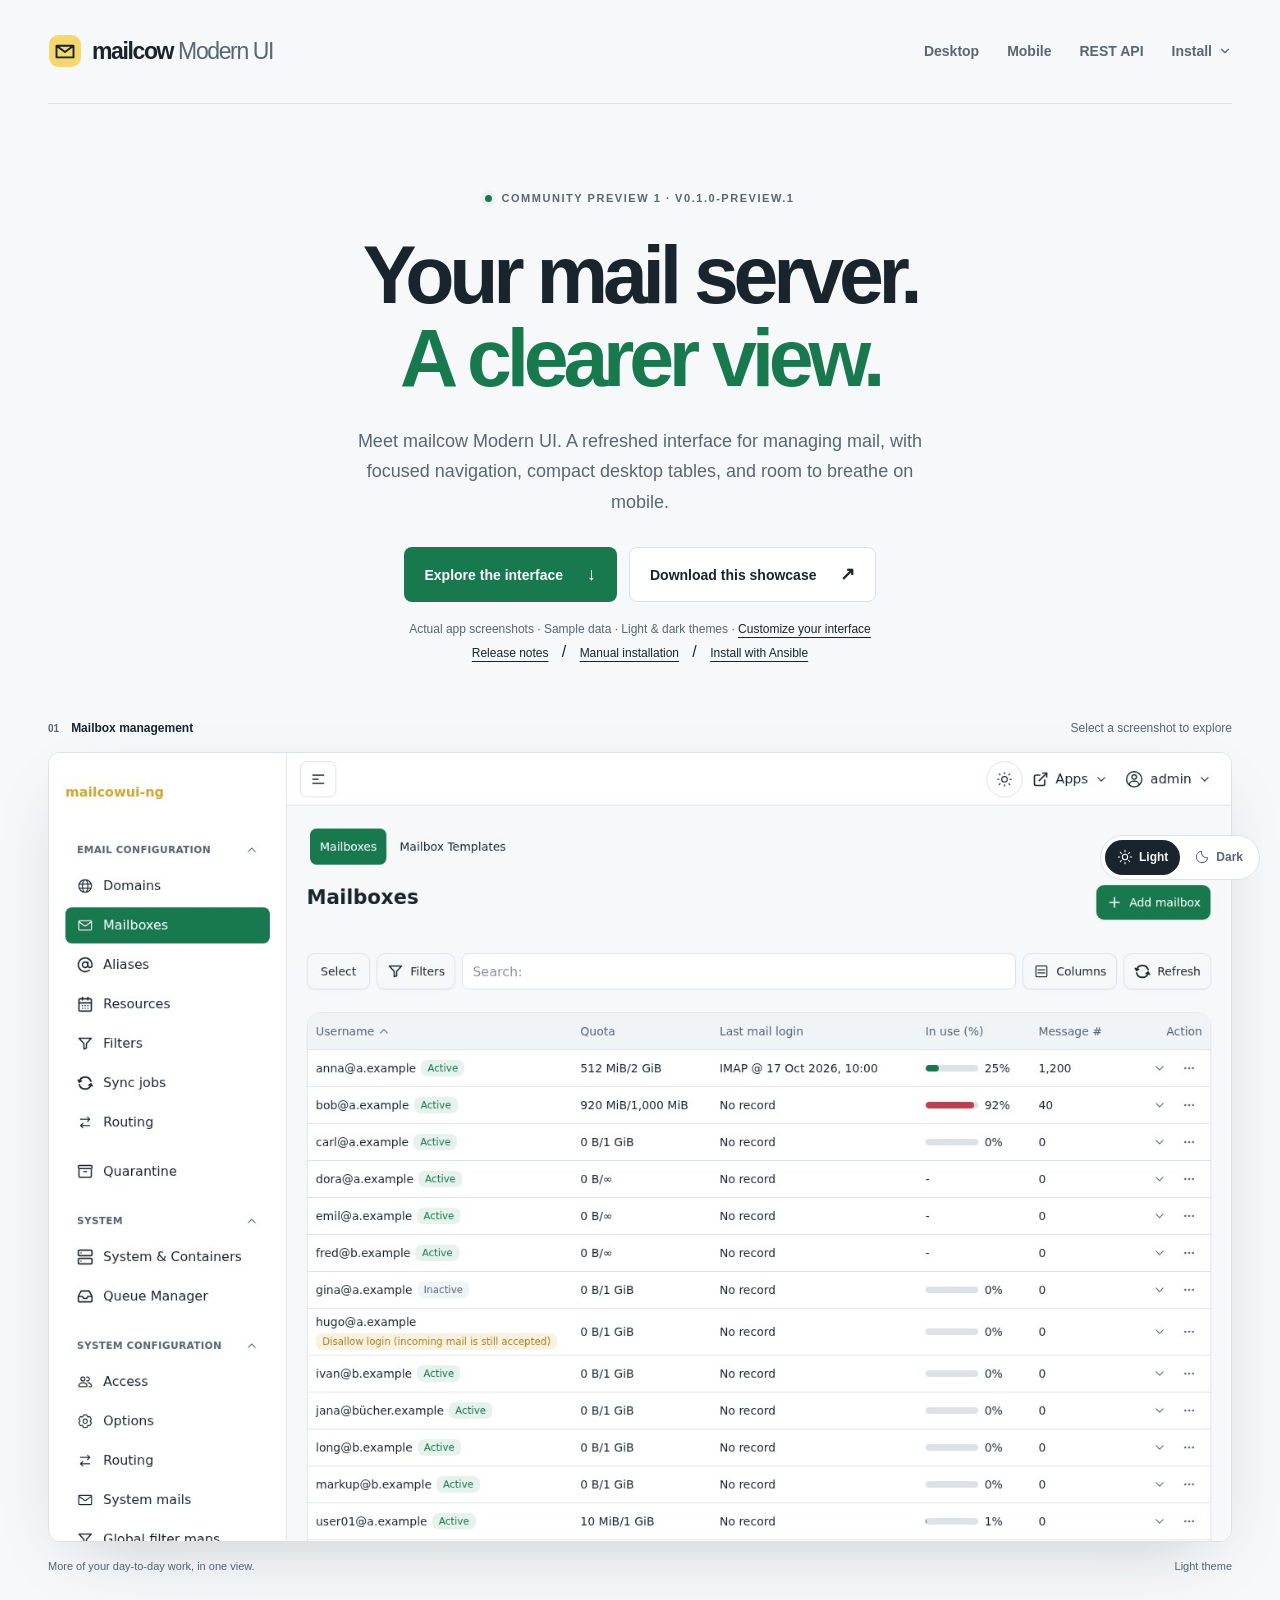
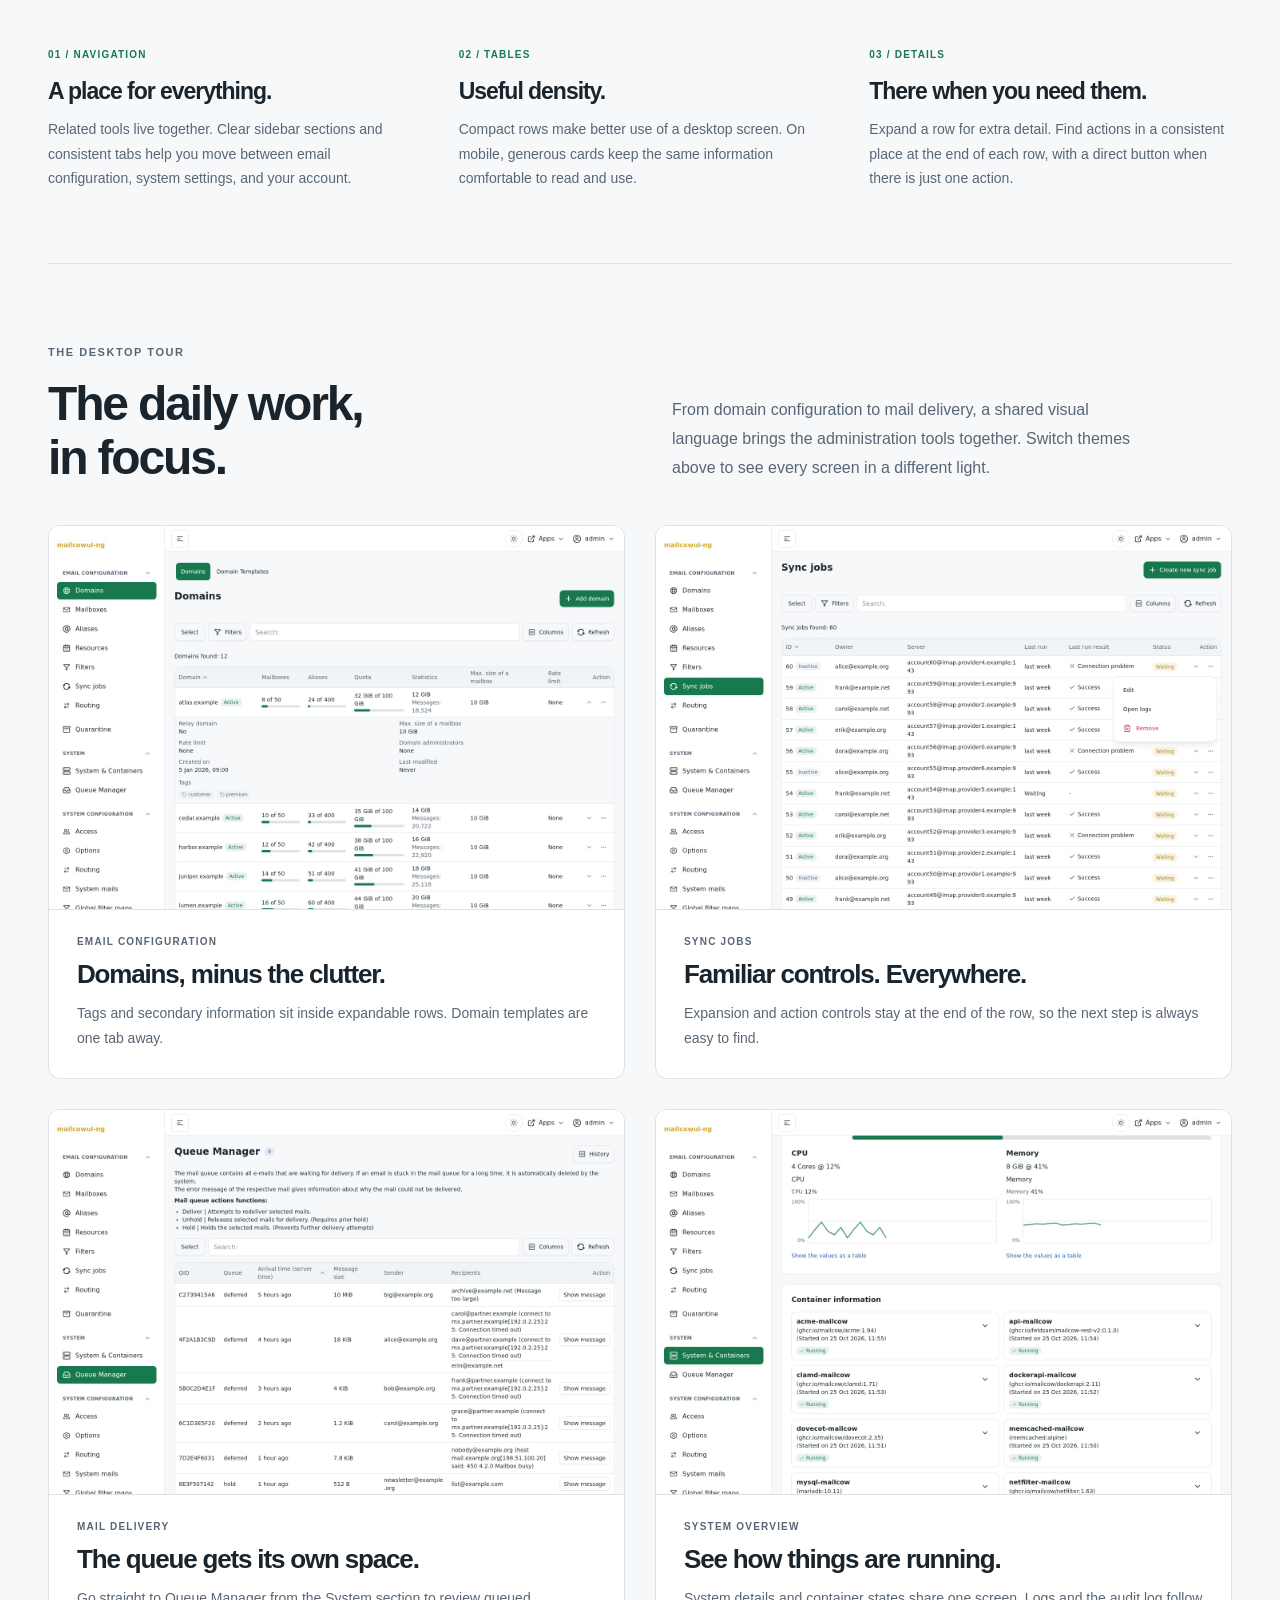
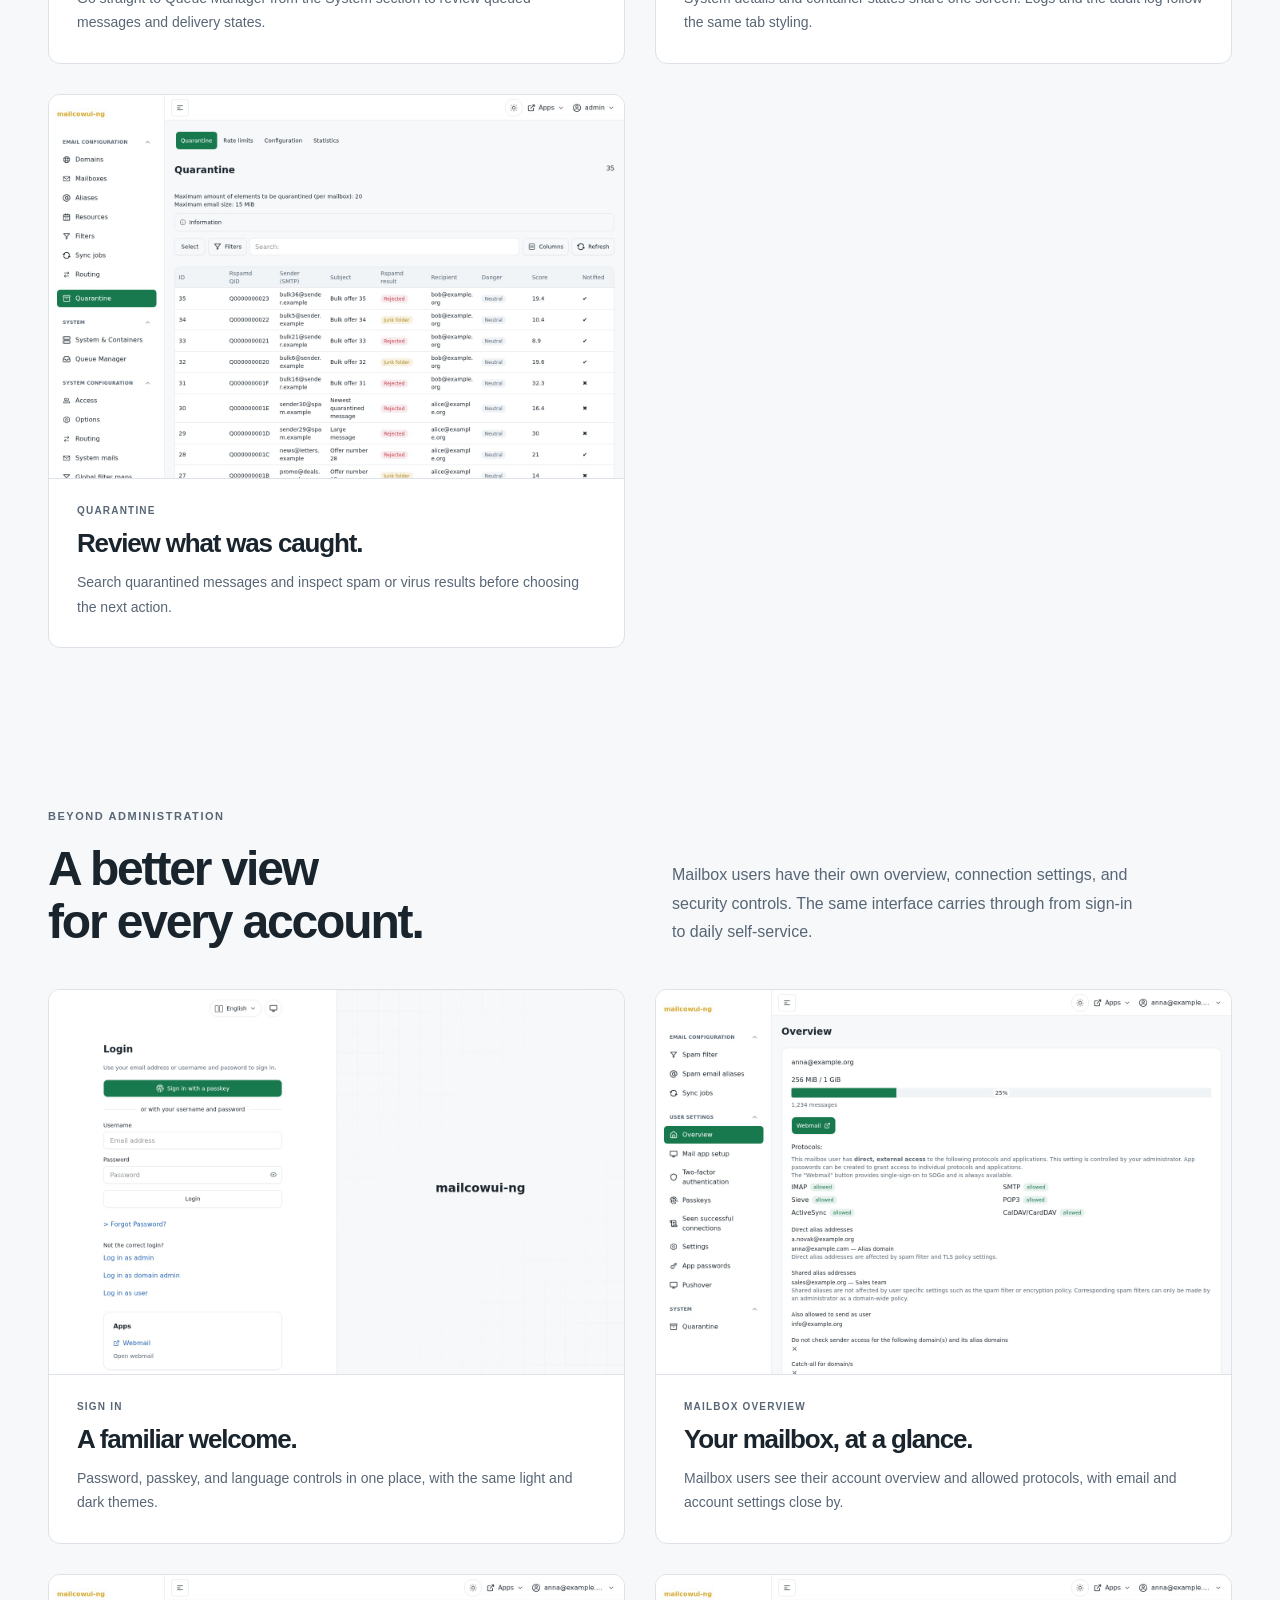
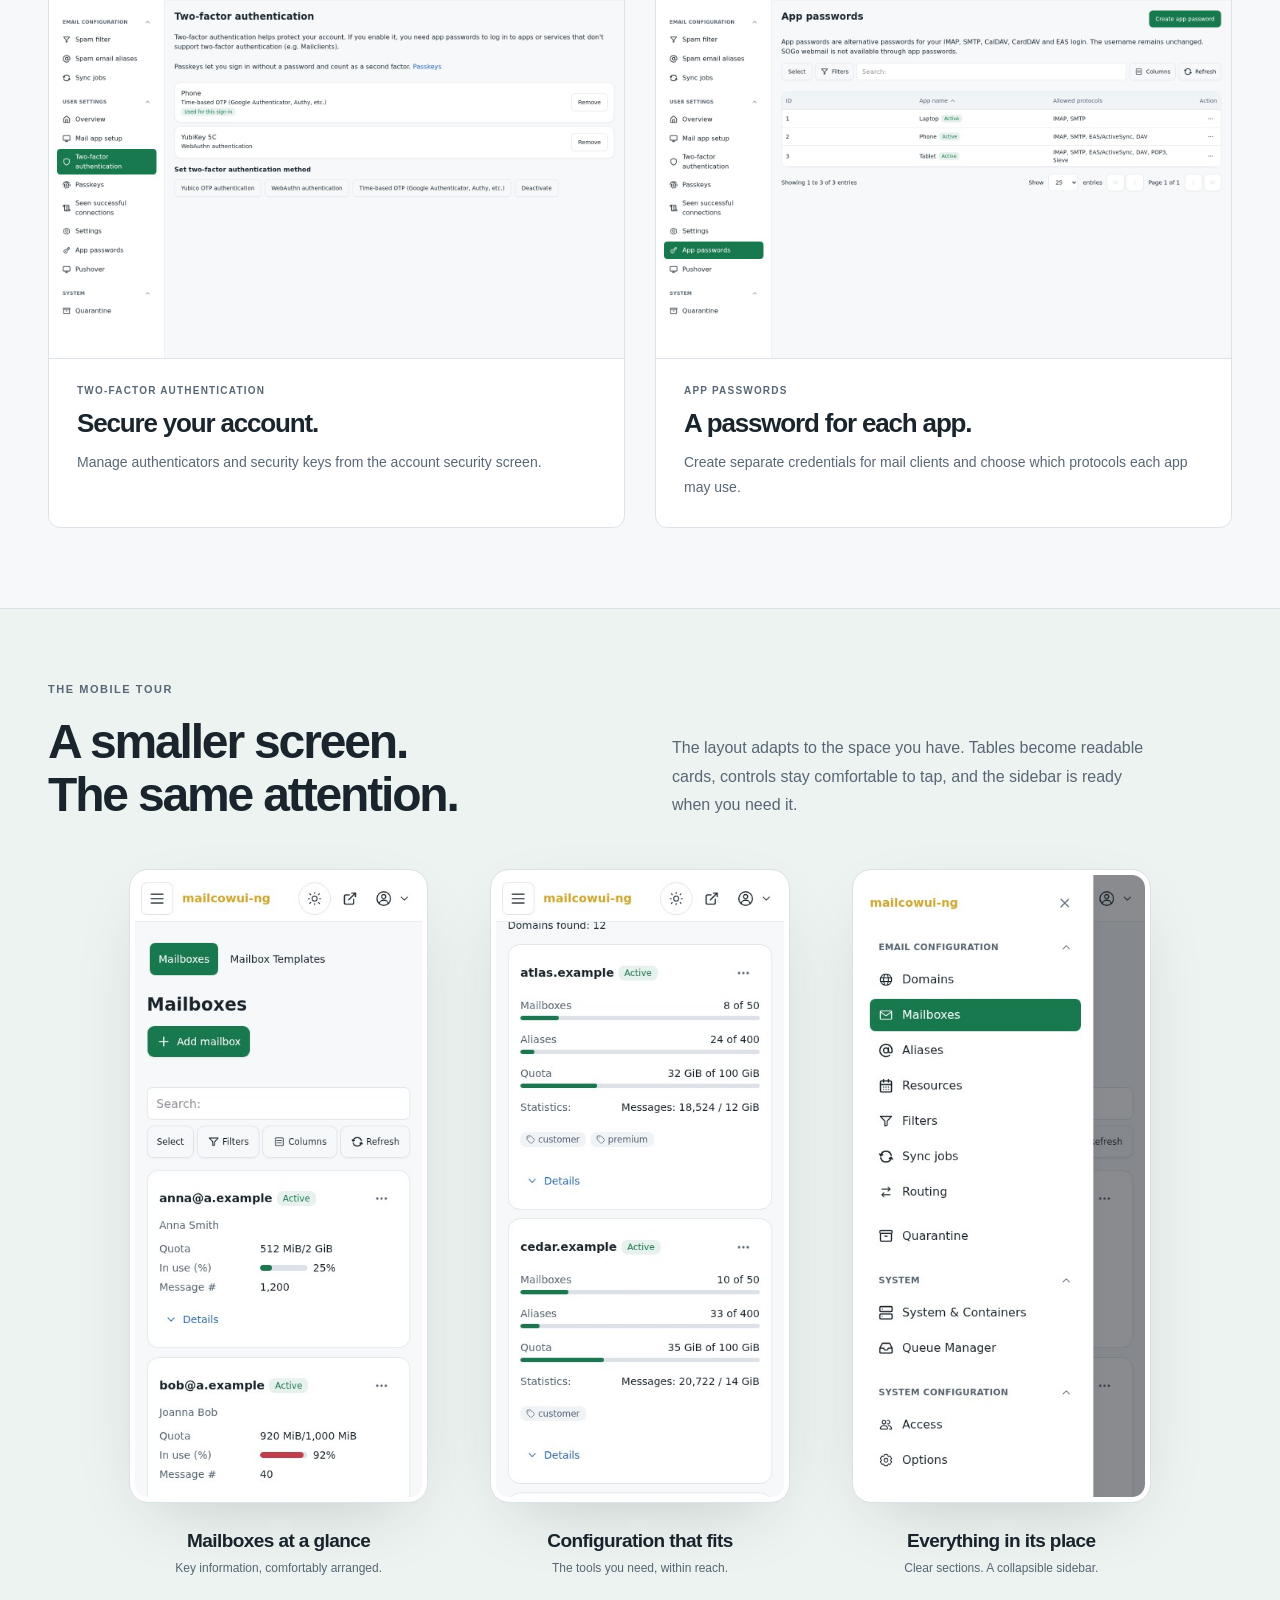
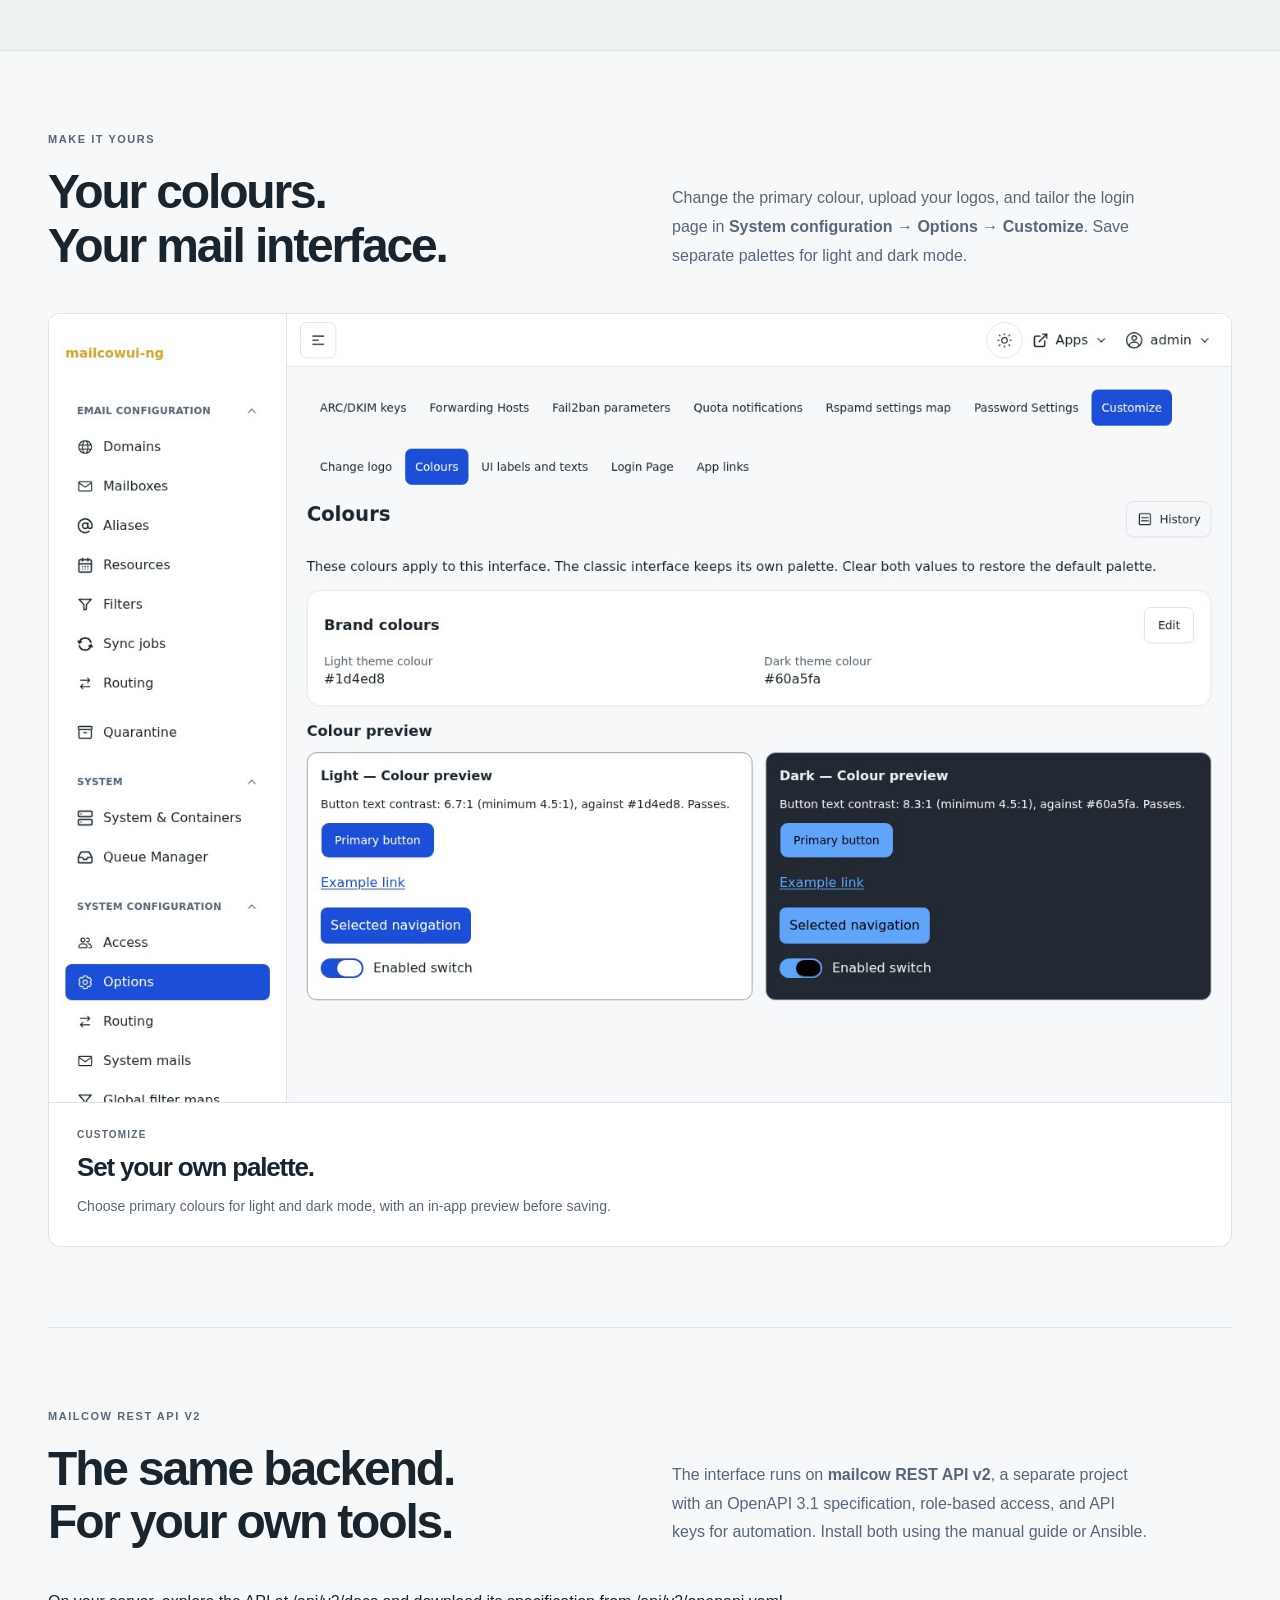
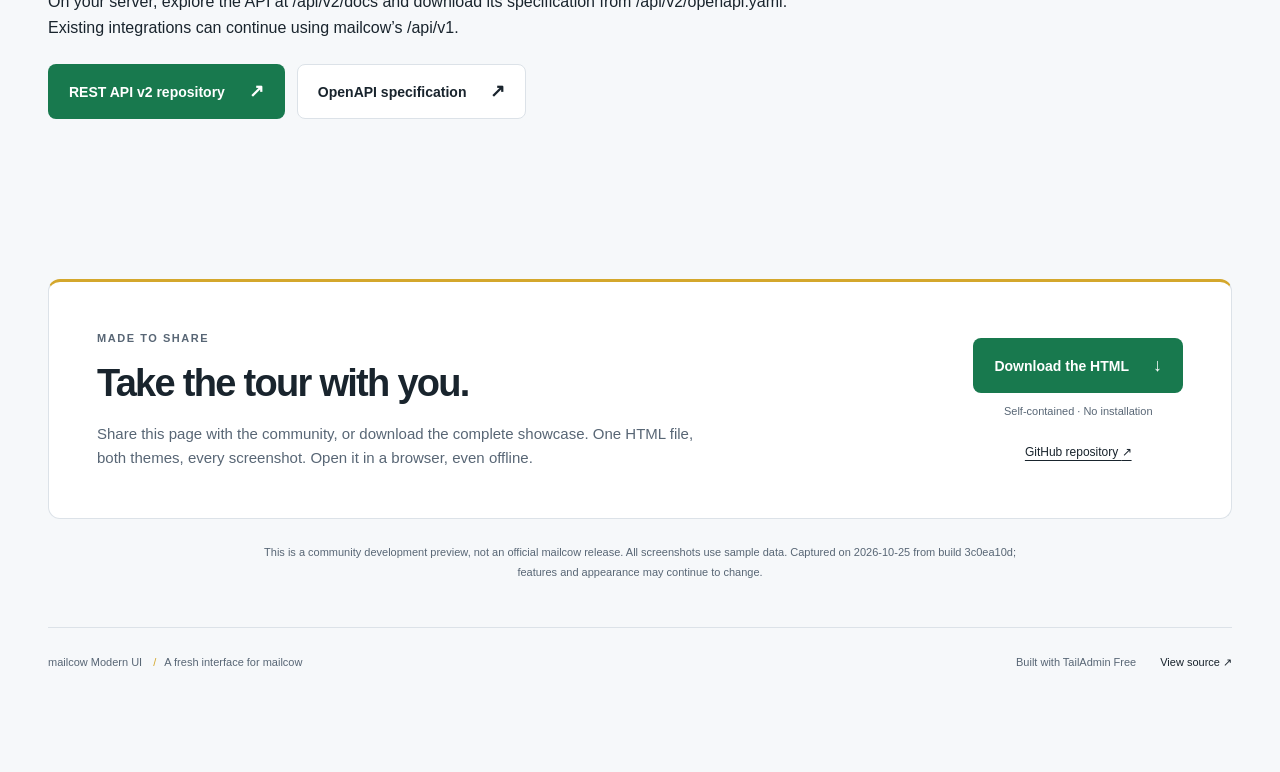
==== docs/mailcow-modern-ui-showcase.html @ 76d72dd1 "Prepare Community Preview 1 with fixed images and release publishing" ====
<!doctype html>
<html data-standalone="true" lang="en" data-theme="light">
<head>
  <meta charset="UTF-8" />
  <meta name="viewport" content="width=device-width, initial-scale=1" />
  <meta name="color-scheme" content="light dark" />
  <title>mailcow Modern UI — A clearer view of your mail server</title>
  <meta name="description" content="Explore the mailcow Modern UI community preview: a refreshed mail administration interface, with light and dark themes and layouts for desktop and mobile." />
  <meta property="og:title" content="mailcow Modern UI — A clearer view of your mail server" />
  <meta property="og:description" content="A visual tour of the refreshed interface. Compact desktop tables, comfortable mobile layouts, and a consistent light and dark palette." />
  <meta property="og:type" content="website" />
  <link rel="canonical" href="https://feldsam-inc.github.io/mailcow-modern-ui/" />
  <meta property="og:url" content="https://feldsam-inc.github.io/mailcow-modern-ui/" />
  <meta property="og:image" content="https://feldsam-inc.github.io/mailcow-modern-ui/screenshots/mailboxes-light.jpg" />
  <meta property="og:image:alt" content="The mailcow Modern UI mailbox management screen in light mode, with sample data" />
  <link rel="icon" href="[data-uri]" type="image/svg+xml" />
  <style>
/* Shared by the public tour and the downloadable HTML. */
:root {
  color-scheme: light;
  --background: #f6f8fa;
  --surface: #ffffff;
  --border: #dce2e8;
  --text: #19242d;
  --muted: #586675;
  --green: #18794e;
  --on-green: #ffffff;
  --brand: #d4a72c;
  --hover: #f0f4f7;
  --tint: #edf3f0;
  --shadow: 0 24px 70px -30px #19242d40;
}
[data-theme='dark'] {
  color-scheme: dark;
  --background: #14181d;
  --surface: #222932;
  --border: #384450;
  --text: #eef2f5;
  --muted: #aab5c1;
  --green: #53c58a;
  --on-green: #14181d;
  --brand: #f5d76e;
  --hover: #2b3540;
  --tint: #1b2825;
  --shadow: 0 24px 70px -30px #00000080;
}
* {
  box-sizing: border-box;
}
html {
  scroll-behavior: smooth;
  scroll-padding-top: 32px;
}
body {
  margin: 0;
  background: var(--background);
  color: var(--text);
  font-family: -apple-system, BlinkMacSystemFont, 'Segoe UI', sans-serif;
  line-height: 1.6;
  -webkit-font-smoothing: antialiased;
}
body.viewer-open {
  overflow: hidden;
}
button,
a {
  -webkit-tap-highlight-color: transparent;
}
button {
  font: inherit;
  cursor: pointer;
}
button,
a,
img {
  touch-action: manipulation;
}
a {
  color: inherit;
  text-underline-offset: 4px;
}
button:focus-visible,
a:focus-visible,
.viewer-image-wrap:focus-visible {
  outline: 3px solid var(--green);
  outline-offset: 5px;
}
[hidden] {
  display: none !important;
}
[data-theme='light'] [data-theme-image='dark'],
[data-theme='dark'] [data-theme-image='light'] {
  display: none;
}
::selection {
  background: #d4a72c50;
}
h1,
h2,
h3,
p {
  margin: 0;
}
h1,
h2,
h3 {
  line-height: 1.12;
  letter-spacing: -0.045em;
}
.wrap {
  width: min(1240px, calc(100% - 96px));
  margin-inline: auto;
}
.skip-link {
  position: fixed;
  z-index: 20;
  top: 8px;
  left: 8px;
  transform: translateY(-150%);
  background: var(--surface);
  padding: 8px 16px;
}
.skip-link:focus {
  transform: none;
}
.site-header {
  min-height: 104px;
  display: flex;
  align-items: center;
  gap: 36px;
  border-bottom: 1px solid var(--border);
}
.wordmark {
  display: inline-flex;
  align-items: center;
  gap: 10px;
  text-decoration: none;
  font-size: 23px;
  font-weight: 750;
  letter-spacing: -0.06em;
  white-space: nowrap;
}
.wordmark-suffix {
  color: var(--muted);
  font-weight: 450;
}
.brand-icon {
  width: 34px;
  height: 34px;
}
.brand-icon rect {
  fill: #f5d76e;
}
.brand-icon path {
  fill: none;
  stroke: #19242d;
  stroke-width: 1.8;
  stroke-linejoin: round;
}
.header-nav {
  display: flex;
  gap: 28px;
  margin-left: auto;
  font-size: 14px;
  font-weight: 550;
}
.header-nav a {
  text-decoration: none;
  color: var(--muted);
}
.header-nav a:hover,
.text-link:hover {
  color: var(--green);
}
.install-menu { position: relative; }
.install-menu summary { display: flex; align-items: center; gap: 6px; cursor: pointer; list-style: none; color: var(--muted); }
.install-menu summary svg { display: block; width: 1em; height: 1em; flex: none; }
.install-menu summary::-webkit-details-marker { display: none; }
.install-menu summary:hover, .install-menu[open] summary { color: var(--green); }
.install-menu summary:focus-visible { outline: 3px solid var(--green); outline-offset: 5px; }
.install-options { position: absolute; z-index: 10; right: 0; top: calc(100% + 16px); width: min(280px, 85vw); padding: 6px; border: 1px solid var(--border); border-radius: 14px; background: var(--surface); box-shadow: var(--shadow); }
.install-options a { display: grid; gap: 4px; padding: 14px; border-radius: 9px; }
.install-options a:hover { background: var(--hover); }
.install-options strong { color: var(--text); font-size: 14px; }
.install-options span { font-size: 12px; line-height: 1.5; }
.api-section { border-top: 1px solid var(--border); }
.api-details { max-width: 760px; }
.api-details code { overflow-wrap: anywhere; }
.api-details .hero-actions { justify-content: flex-start; margin-top: 24px; }
.theme-control {
  position: fixed;
  right: 20px;
  bottom: max(20px, env(safe-area-inset-bottom));
  z-index: 30;
  box-shadow: var(--shadow);
  display: flex;
  padding: 4px;
  border: 1px solid var(--border);
  background: var(--surface);
  border-radius: 100px;
  gap: 2px;
}
.theme-control button {
  display: flex;
  gap: 6px;
  align-items: center;
  border: 0;
  border-radius: 100px;
  padding: 8px 12px;
  font-size: 12px;
  font-weight: 600;
  background: transparent;
  color: var(--muted);
}
.theme-control button[aria-pressed='true'] {
  background: var(--text);
  color: var(--background);
}
.theme-control svg {
  width: 16px;
  height: 16px;
  fill: none;
  stroke: currentColor;
  stroke-width: 1.6;
  stroke-linecap: round;
  stroke-linejoin: round;
}
.hero {
  padding: 86px 0 54px;
  text-align: center;
}
.eyebrow {
  display: flex;
  align-items: center;
  gap: 9px;
  color: var(--muted);
  font-size: 11px;
  font-weight: 700;
  letter-spacing: 0.14em;
  text-transform: uppercase;
}
.hero .eyebrow {
  justify-content: center;
}
.status-dot {
  width: 7px;
  height: 7px;
  background: var(--green);
  border-radius: 50%;
  box-shadow: 0 0 0 4px var(--tint);
}
h1 {
  margin-top: 26px;
  font-size: clamp(52px, 6.3vw, 86px);
  font-weight: 650;
  line-height: 1.03;
  letter-spacing: -0.065em;
}
h1 span {
  color: var(--green);
}
.hero-description {
  max-width: 600px;
  margin: 26px auto 0;
  color: var(--muted);
  font-size: 18px;
  line-height: 1.7;
}
.hero-actions {
  margin-top: 30px;
  display: flex;
  justify-content: center;
  flex-wrap: wrap;
  gap: 12px;
}
.button {
  display: inline-flex;
  align-items: center;
  justify-content: center;
  gap: 24px;
  min-height: 48px;
  padding: 12px 20px;
  border: 1px solid transparent;
  border-radius: 8px;
  text-decoration: none;
  font-size: 14px;
  font-weight: 600;
}
.button.primary {
  background: var(--green);
  color: var(--on-green);
}
.button.secondary {
  background: var(--surface);
  border-color: var(--border);
  color: var(--text);
}
.button:hover {
  filter: brightness(0.95);
}
.button span {
  font-size: 18px;
}
.hero-note {
  margin-top: 18px;
  font-size: 12px;
  color: var(--muted);
}
.preview-heading,
.preview-caption {
  display: flex;
  align-items: center;
  justify-content: space-between;
  gap: 16px;
  font-size: 12px;
  color: var(--muted);
}
.preview-heading {
  margin-bottom: 14px;
}
.preview-heading > span:first-child {
  color: var(--text);
  font-weight: 600;
}
.section-number {
  color: var(--muted);
  margin-right: 12px;
  font-size: 10px;
}
.screenshot {
  position: relative;
  display: block;
  width: 100%;
  padding: 0;
  border: 0;
  background: var(--surface);
  overflow: hidden;
  text-align: left;
  cursor: zoom-in;
}
.screenshot img {
  display: block;
  width: 100%;
  height: auto;
}
.hero-shot {
  border: 1px solid var(--border);
  border-radius: 12px;
  box-shadow: var(--shadow);
}
.zoom-badge {
  position: absolute;
  bottom: 14px;
  right: 14px;
  width: 32px;
  height: 32px;
  display: grid;
  place-items: center;
  background: var(--surface);
  border: 1px solid var(--border);
  color: var(--text);
  border-radius: 7px;
  box-shadow: 0 2px 8px #00000010;
  font-size: 18px;
  opacity: 0;
  transition: opacity 0.15s;
}
.screenshot:hover .zoom-badge,
.screenshot:focus-visible .zoom-badge {
  opacity: 1;
}
.preview-caption {
  margin-top: 16px;
  font-size: 11px;
}
.theme-caption {
  white-space: nowrap;
}
.benefits {
  padding: 64px 0 72px;
  display: grid;
  grid-template-columns: repeat(3, minmax(0, 1fr));
  gap: 48px;
  border-bottom: 1px solid var(--border);
}
.benefit-number {
  color: var(--green);
  font-size: 10px;
  letter-spacing: 0.12em;
  font-weight: 650;
}
.benefits h2 {
  font-size: 23px;
  margin: 14px 0 12px;
}
.benefits p,
.card-copy > p:last-child {
  color: var(--muted);
  font-size: 14px;
  line-height: 1.75;
}
.tour-section {
  padding: 80px 0;
}
.section-intro {
  display: grid;
  grid-template-columns: 1fr 1fr;
  align-items: end;
  gap: 64px;
  margin-bottom: 40px;
}
.section-intro h2 {
  font-size: clamp(34px, 4vw, 48px);
  font-weight: 600;
  margin-top: 16px;
}
.section-intro > p {
  color: var(--muted);
  font-size: 16px;
  line-height: 1.8;
  max-width: 475px;
  padding-bottom: 2px;
}
.desktop-grid {
  display: grid;
  grid-template-columns: repeat(2, minmax(0, 1fr));
  gap: 30px;
}
.tour-card {
  border: 1px solid var(--border);
  border-radius: 12px;
  background: var(--surface);
  overflow: hidden;
}
.tour-card .screenshot {
  border-bottom: 1px solid var(--border);
}
.card-copy {
  padding: 24px 28px 28px;
}
.card-category {
  color: var(--muted);
  font-size: 10px;
  font-weight: 650;
  letter-spacing: 0.12em;
}
.card-copy h3 {
  margin: 10px 0 12px;
  font-size: 26px;
  font-weight: 600;
}
.mobile-section {
  background: var(--tint);
  border-block: 1px solid var(--border);
  padding: 72px 0;
}
.mobile-grid {
  display: grid;
  grid-template-columns: repeat(3, minmax(0, 1fr));
  gap: 64px;
  max-width: 1020px;
  margin: 48px auto 0;
}
.mobile-shot {
  border: 5px solid var(--surface);
  border-radius: 18px;
  outline: 1px solid var(--border);
  box-shadow: var(--shadow);
}
.mobile-card h3 {
  font-size: 19px;
  margin-top: 28px;
  text-align: center;
  letter-spacing: -0.03em;
}
.mobile-card > p {
  text-align: center;
  margin-top: 8px;
  font-size: 12px;
  color: var(--muted);
}
.share-section {
  padding: 80px 0 44px;
}
.share-panel {
  display: grid;
  grid-template-columns: 1fr auto;
  gap: 64px;
  align-items: center;
  padding: 48px;
  border: 1px solid var(--border);
  border-radius: 12px;
  background: var(--surface);
  border-top: 3px solid var(--brand);
}
.share-panel h2 {
  font-size: 38px;
  font-weight: 600;
  margin-top: 14px;
}
.share-panel p:not(.eyebrow) {
  max-width: 620px;
  font-size: 15px;
  color: var(--muted);
  margin-top: 18px;
}
.share-actions {
  display: flex;
  flex-direction: column;
  align-items: center;
}
.download-note {
  font-size: 11px;
  color: var(--muted);
  margin-top: 10px;
}
.text-link {
  color: var(--text);
  margin-top: 22px;
  font-size: 12px;
}
.preview-disclaimer {
  font-size: 11px;
  line-height: 1.8;
  color: var(--muted);
  max-width: 780px;
  margin: 24px auto 0;
  text-align: center;
}
code {
  font: inherit;
}
.site-footer {
  display: flex;
  align-items: center;
  justify-content: space-between;
  gap: 24px;
  padding: 26px 0 100px;
  font-size: 11px;
  color: var(--muted);
  border-top: 1px solid var(--border);
}
.site-footer > div {
  display: flex;
  gap: 24px;
}
.site-footer a {
  color: var(--text);
  text-decoration: none;
}
.footer-divider {
  margin-inline: 8px;
  color: var(--brand);
}
dialog {
  width: min(1560px, calc(100% - 48px));
  max-width: none;
  max-height: calc(100dvh - 48px);
  padding: 0;
  border: 1px solid var(--border);
  border-radius: 12px;
  background: var(--surface);
  color: var(--text);
  overflow: auto;
  box-shadow: 0 20px 100px #00000040;
}
dialog::backdrop {
  background: #090d12dd;
}
.viewer-toolbar {
  display: flex;
  justify-content: space-between;
  gap: 24px;
  align-items: center;
  padding: 18px 24px;
}
.viewer-toolbar .eyebrow {
  font-size: 9px;
}
.viewer-toolbar h2 {
  font-size: 22px;
  margin-top: 5px;
  letter-spacing: -0.025em;
}
#close-viewer {
  display: grid;
  place-items: center;
  flex: 0 0 40px;
  height: 40px;
  border: 1px solid var(--border);
  background: var(--background);
  color: var(--text);
  border-radius: 8px;
}
.viewer-image-wrap {
  border-block: 1px solid var(--border);
  background: var(--background);
  overflow: auto;
  max-height: calc(100dvh - 260px);
  min-height: 150px;
  text-align: center;
}
#viewer-image {
  display: block;
  max-width: 100%;
  max-height: calc(100dvh - 270px);
  width: auto;
  height: auto;
  margin-inline: auto;
  cursor: zoom-in;
}
.viewer-image-wrap.full-size #viewer-image {
  max-width: none;
  max-height: none;
  cursor: zoom-out;
}
#viewer-description {
  padding: 16px 24px 0;
  color: var(--muted);
  font-size: 13px;
}
.viewer-hint {
  padding: 5px 24px 18px;
  color: var(--muted);
  font-size: 11px;
}
@media (hover: none) {
  .zoom-badge {
    opacity: 1;
  }
}
@media (max-width: 1000px) {
  .wrap {
    width: calc(100% - 56px);
  }
  .site-header {
    gap: 24px;
  }
  .header-nav {
    gap: 20px;
  }
  .benefits {
    gap: 28px;
  }
  .benefits h2 {
    font-size: 21px;
  }
  .section-intro {
    gap: 36px;
  }
  .mobile-grid {
    gap: 32px;
  }
  .share-panel {
    padding: 32px;
    gap: 32px;
  }
  .card-copy {
    padding: 22px;
  }
  .card-copy h3 {
    font-size: 23px;
  }
}
@media (max-width: 700px) {
  .wrap {
    width: calc(100% - 36px);
  }
  .site-header {
    min-height: 84px;
    gap: 16px;
    flex-wrap: wrap;
    padding-block: 18px;
  }
  .wordmark {
    font-size: 21px;
  }
  .brand-icon {
    width: 30px;
    height: 30px;
  }
  .header-nav {
    order: 3;
    width: 100%;
    justify-content: center;
    font-size: 12px;
    margin-top: 4px;
  }
  .theme-control {
    margin-left: auto;
  }
  .theme-control button {
    padding: 8px 10px;
  }
  .hero {
    padding: 54px 0 36px;
  }
  h1 {
    font-size: clamp(42px, 10.5vw, 66px);
    margin-top: 22px;
  }
  .hero-description {
    font-size: 16px;
    margin-top: 22px;
  }
  .hero-actions {
    gap: 10px;
    margin-top: 26px;
  }
  .button {
    font-size: 13px;
    padding-inline: 16px;
    gap: 16px;
  }
  .hero-note {
    font-size: 10px;
  }
  .preview-heading,
  .preview-caption {
    font-size: 10px;
  }
  .enlarge-hint {
    max-width: 110px;
    text-align: right;
  }
  .hero-shot {
    border-radius: 7px;
  }
  .benefits {
    grid-template-columns: 1fr;
    padding: 40px 0;
    gap: 28px;
  }
  .benefits h2 {
    font-size: 24px;
    margin-block: 8px;
  }
  .benefits p {
    max-width: 500px;
  }
  .tour-section {
    padding: 48px 0;
  }
  .section-intro {
    grid-template-columns: 1fr;
    gap: 20px;
    margin-bottom: 28px;
  }
  .section-intro h2 {
    font-size: 37px;
    margin-top: 12px;
  }
  .section-intro > p {
    font-size: 15px;
  }
  .desktop-grid {
    grid-template-columns: 1fr;
    gap: 24px;
  }
  .card-copy h3 {
    font-size: 25px;
  }
  .mobile-section {
    padding-block: 48px;
  }
  .mobile-grid {
    grid-template-columns: 1fr;
    gap: 42px;
    max-width: 310px;
    margin-top: 36px;
  }
  .mobile-card h3 {
    font-size: 22px;
    margin-top: 24px;
  }
  .mobile-card > p {
    font-size: 13px;
  }
  .share-section {
    padding: 48px 0 30px;
  }
  .share-panel {
    grid-template-columns: 1fr;
    padding: 28px 24px;
    gap: 28px;
  }
  .share-panel h2 {
    font-size: 33px;
  }
  .share-actions {
    align-items: flex-start;
  }
  .preview-disclaimer {
    text-align: left;
  }
  .site-footer {
    flex-direction: column;
    gap: 14px;
    align-items: flex-start;
  }
  dialog {
    width: calc(100% - 20px);
    max-height: calc(100dvh - 24px);
  }
  .viewer-toolbar {
    padding: 16px;
    gap: 12px;
  }
  .viewer-toolbar h2 {
    font-size: 18px;
  }
  #viewer-description,
  .viewer-hint {
    padding-inline: 16px;
  }
}
@media (max-width: 450px) {
  .theme-control button span {
    position: absolute;
    width: 1px;
    height: 1px;
    padding: 0;
    overflow: hidden;
    clip-path: inset(50%);
    white-space: nowrap;
  }
}
@media (prefers-reduced-motion: reduce) {
  html {
    scroll-behavior: auto;
  }
  * {
    transition: none !important;
  }
}

</style>

</head>
<body>
  <a class="skip-link" href="#main">Skip to content</a>
  <header class="site-header wrap">
    <a class="wordmark" href="#" aria-label="mailcow Modern UI showcase home">
      <svg class="brand-icon" viewBox="0 0 32 32" aria-hidden="true"><rect x="1" y="1" width="30" height="30" rx="9" /><path d="M8 11h16v11H8zM8 11l8 6 8-6" /></svg>
      <span>mailcow<span class="wordmark-suffix"> Modern UI</span></span>
    </a>
    <nav class="header-nav" aria-label="Showcase sections">
      <a href="#desktop">Desktop</a><a href="#mobile">Mobile</a><a href="#api">REST API</a>
      <details class="install-menu">
        <summary>Install <svg viewBox="0 0 24 24" fill="none" stroke="currentColor" stroke-width="2" stroke-linecap="round" stroke-linejoin="round" aria-hidden="true"><path d="m6 9 6 6 6-6" /></svg></summary>
        <div class="install-options">
          <a href="https://github.com/FELDSAM-INC/mailcow-modern-ui/blob/v0.1.0-preview.1/docs/installation.md"><strong>Manual installation</strong><span>Copy the commands, one step at a time.</span></a>
          <a href="https://github.com/FELDSAM-INC/mailcow-modern-ui/blob/v0.1.0-preview.1/docs/ansible.md"><strong>Install with Ansible</strong><span>Configure your inventory and run the playbook.</span></a>
        </div>
      </details>
    </nav>
    <div class="theme-control" role="group" aria-label="Screenshot and page theme" hidden>
      <button type="button" data-set-theme="light" aria-pressed="true"><svg viewBox="0 0 24 24" aria-hidden="true"><circle cx="12" cy="12" r="4" /><path d="M12 2v2m0 16v2M2 12h2m16 0h2M5 5l1.5 1.5m11 11L19 19M5 19l1.5-1.5m11-11L19 5" /></svg><span>Light</span></button>
      <button type="button" data-set-theme="dark" aria-pressed="false"><svg viewBox="0 0 24 24" aria-hidden="true"><path d="M20.5 13A8.5 8.5 0 0 1 11 3.5 8.5 8.5 0 1 0 20.5 13Z" /></svg><span>Dark</span></button>
    </div>
  </header>
  <main id="main">
    <section class="hero wrap" aria-labelledby="hero-title">
      <div class="eyebrow"><span class="status-dot"></span>Community Preview 1 · v0.1.0-preview.1</div>
      <h1 id="hero-title">Your mail server.<br /><span>A clearer view.</span></h1>
      <p class="hero-description">Meet mailcow Modern UI. A refreshed interface for managing mail, with focused navigation, compact desktop tables, and room to breathe on mobile.</p>
      <div class="hero-actions"><a class="button primary" href="#desktop">Explore the interface <span aria-hidden="true">↓</span></a><a class="button secondary" href="mailcow-modern-ui-showcase.html" download="mailcow-modern-ui-showcase.html" data-download>Download this showcase <span aria-hidden="true">↗</span></a></div>
      <p class="hero-note">Actual app screenshots · Sample data · Light &amp; dark themes · <a class="text-link" href="#customize">Customize your interface</a></p>
      <p><a class="text-link" href="https://github.com/FELDSAM-INC/mailcow-modern-ui/releases/tag/v0.1.0-preview.1">Release notes</a> &nbsp; / &nbsp; <a class="text-link" href="https://github.com/FELDSAM-INC/mailcow-modern-ui/blob/v0.1.0-preview.1/docs/installation.md">Manual installation</a> &nbsp; / &nbsp; <a class="text-link" href="https://github.com/FELDSAM-INC/mailcow-modern-ui/blob/v0.1.0-preview.1/docs/ansible.md">Install with Ansible</a></p>
    </section>
    <section class="hero-preview wrap" aria-label="Mailbox management preview">
      <div class="preview-heading"><span><span class="section-number">01</span>Mailbox management</span><span class="enlarge-hint">Select a screenshot to explore</span></div>
      <button class="screenshot hero-shot" type="button" data-title="Mailbox management" data-description="A compact desktop table keeps mailbox names, addresses, quota use, and row controls together. Secondary details are available on demand." aria-label="Enlarge screenshot: Mailbox management">
    <img src="[data-uri]" data-theme-image="light" width="1440" height="960" alt="Mailbox management with the sidebar, quota bars, filters, and controls at the end of each row. Light theme." fetchpriority="high" />
<img src="[data-uri]" data-theme-image="dark" width="1440" height="960" alt="Mailbox management with the sidebar, quota bars, filters, and controls at the end of each row. Dark theme."  />
    <span class="zoom-badge" aria-hidden="true">↗</span>
  </button>
      <div class="preview-caption"><span>More of your day-to-day work, in one view.</span><span class="theme-caption">Light theme</span></div>
    </section>
    <div class="benefits wrap">
      <article><span class="benefit-number">01 / NAVIGATION</span><h2>A place for everything.</h2><p>Related tools live together. Clear sidebar sections and consistent tabs help you move between email configuration, system settings, and your account.</p></article>
      <article><span class="benefit-number">02 / TABLES</span><h2>Useful density.</h2><p>Compact rows make better use of a desktop screen. On mobile, generous cards keep the same information comfortable to read and use.</p></article>
      <article><span class="benefit-number">03 / DETAILS</span><h2>There when you need them.</h2><p>Expand a row for extra detail. Find actions in a consistent place at the end of each row, with a direct button when there is just one action.</p></article>
    </div>
    <section class="tour-section wrap" id="desktop" aria-labelledby="desktop-title">
      <div class="section-intro"><div><p class="eyebrow">THE DESKTOP TOUR</p><h2 id="desktop-title">The daily work,<br />in focus.</h2></div><p>From domain configuration to mail delivery, a shared visual language brings the administration tools together. Switch themes above to see every screen in a different light.</p></div>
      <div class="desktop-grid"><article class="tour-card"><button class="screenshot " type="button" data-title="Domains, minus the clutter." data-description="Tags and secondary information sit inside expandable rows. Domain templates are one tab away." aria-label="Enlarge screenshot: Domains, minus the clutter.">
    <img src="[data-uri]" data-theme-image="light" width="1440" height="960" alt="Domain management with an expanded row showing additional details and tags. Light theme." loading="lazy" />
<img src="[data-uri]" data-theme-image="dark" width="1440" height="960" alt="Domain management with an expanded row showing additional details and tags. Dark theme." loading="lazy" />
    <span class="zoom-badge" aria-hidden="true">↗</span>
  </button><div class="card-copy"><p class="card-category">EMAIL CONFIGURATION</p><h3>Domains, minus the clutter.</h3><p>Tags and secondary information sit inside expandable rows. Domain templates are one tab away.</p></div></article>
<article class="tour-card"><button class="screenshot " type="button" data-title="Familiar controls. Everywhere." data-description="Expansion and action controls stay at the end of the row, so the next step is always easy to find." aria-label="Enlarge screenshot: Familiar controls. Everywhere.">
    <img src="[data-uri]" data-theme-image="light" width="1440" height="960" alt="Sync jobs with a row action menu open, including edit, logs, and delete. Light theme." loading="lazy" />
<img src="[data-uri]" data-theme-image="dark" width="1440" height="960" alt="Sync jobs with a row action menu open, including edit, logs, and delete. Dark theme." loading="lazy" />
    <span class="zoom-badge" aria-hidden="true">↗</span>
  </button><div class="card-copy"><p class="card-category">SYNC JOBS</p><h3>Familiar controls. Everywhere.</h3><p>Expansion and action controls stay at the end of the row, so the next step is always easy to find.</p></div></article>
<article class="tour-card"><button class="screenshot " type="button" data-title="The queue gets its own space." data-description="Go straight to Queue Manager from the System section to review queued messages and delivery states." aria-label="Enlarge screenshot: The queue gets its own space.">
    <img src="[data-uri]" data-theme-image="light" width="1440" height="960" alt="Queue Manager showing sample queued mail and delivery status. Light theme." loading="lazy" />
<img src="[data-uri]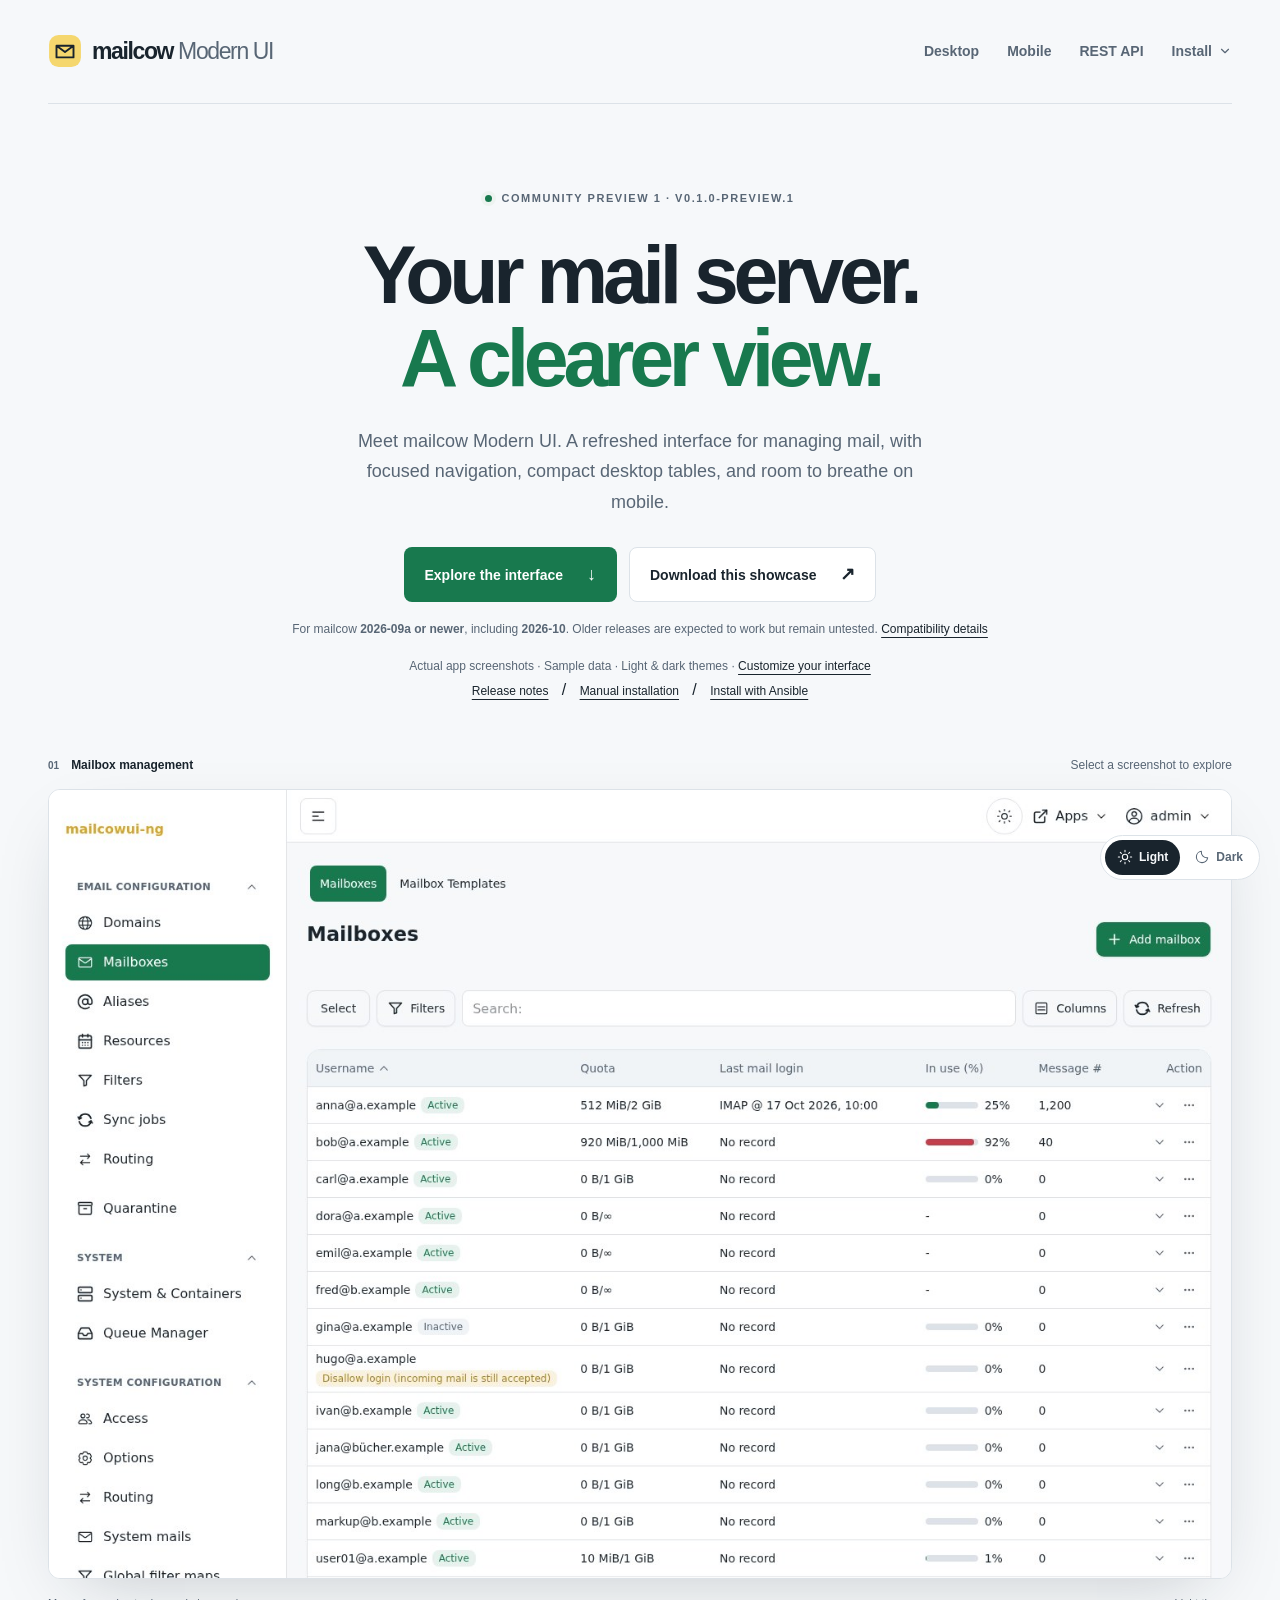
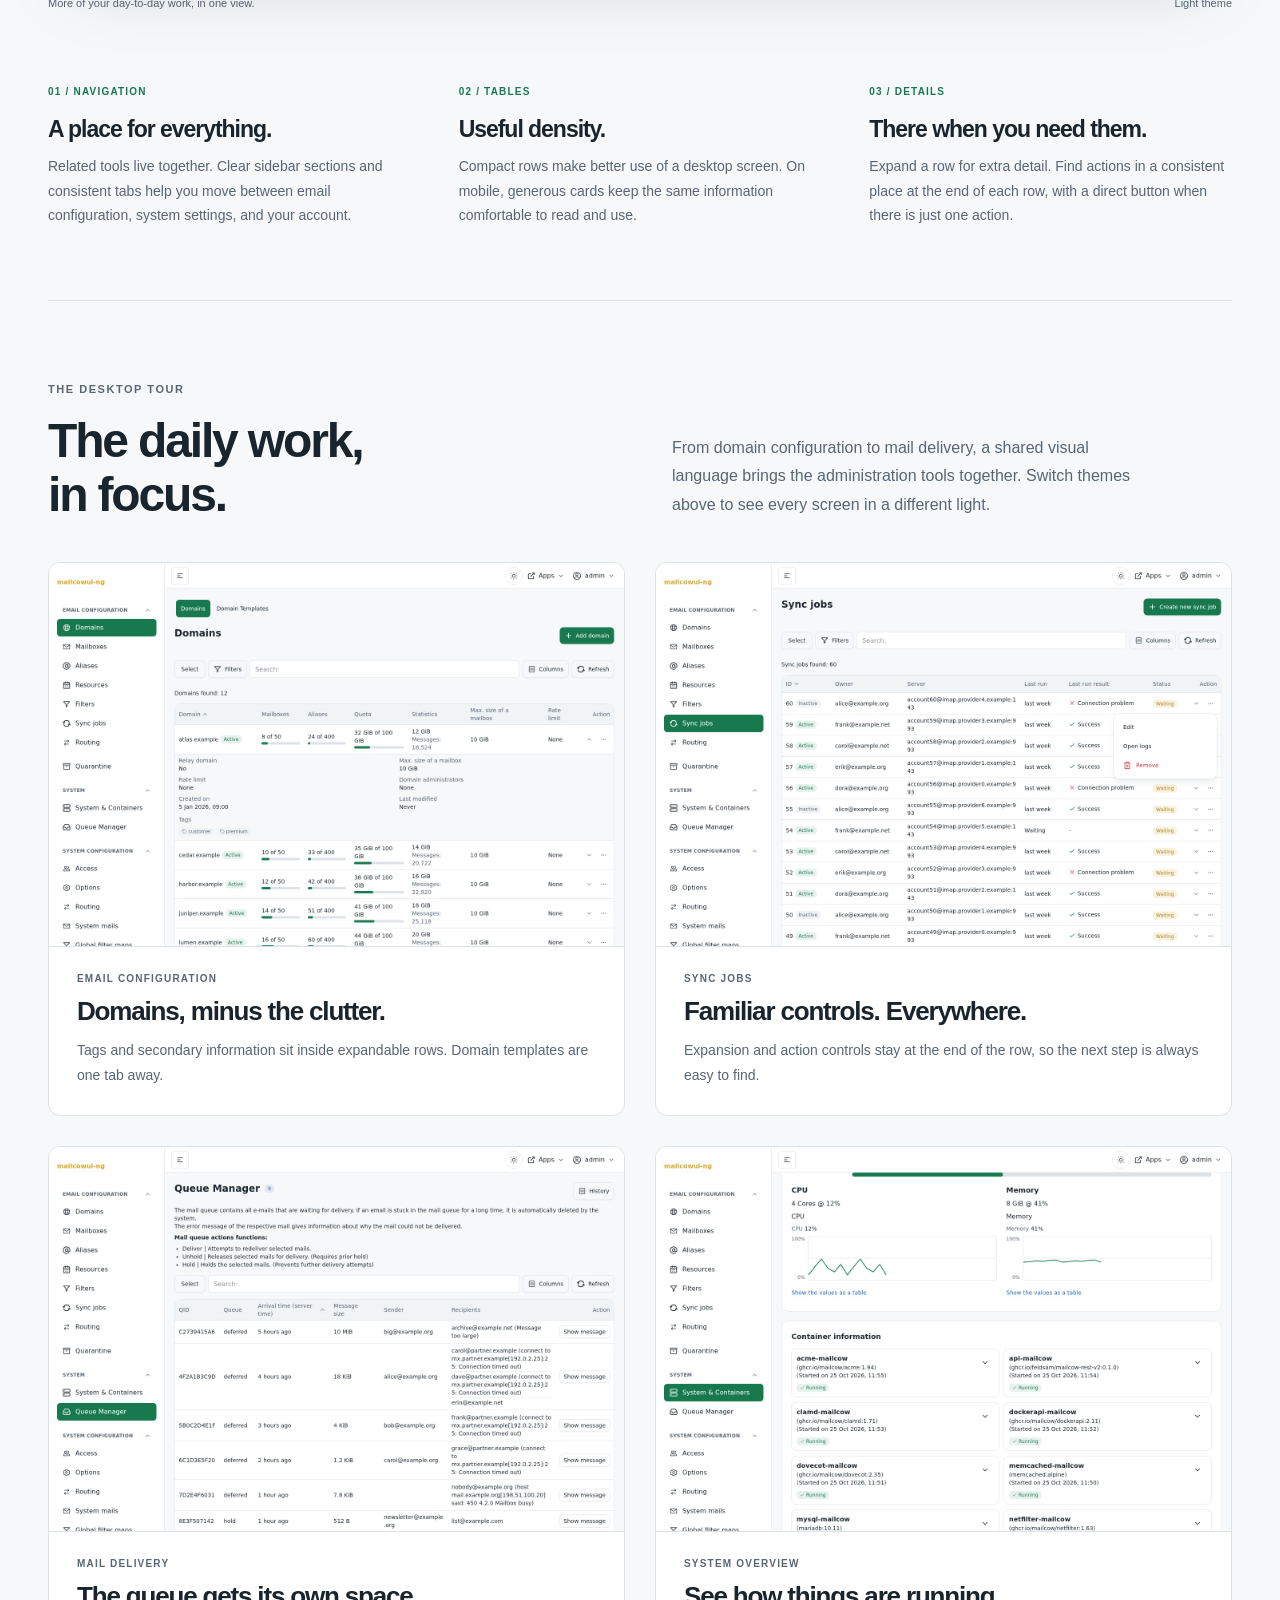
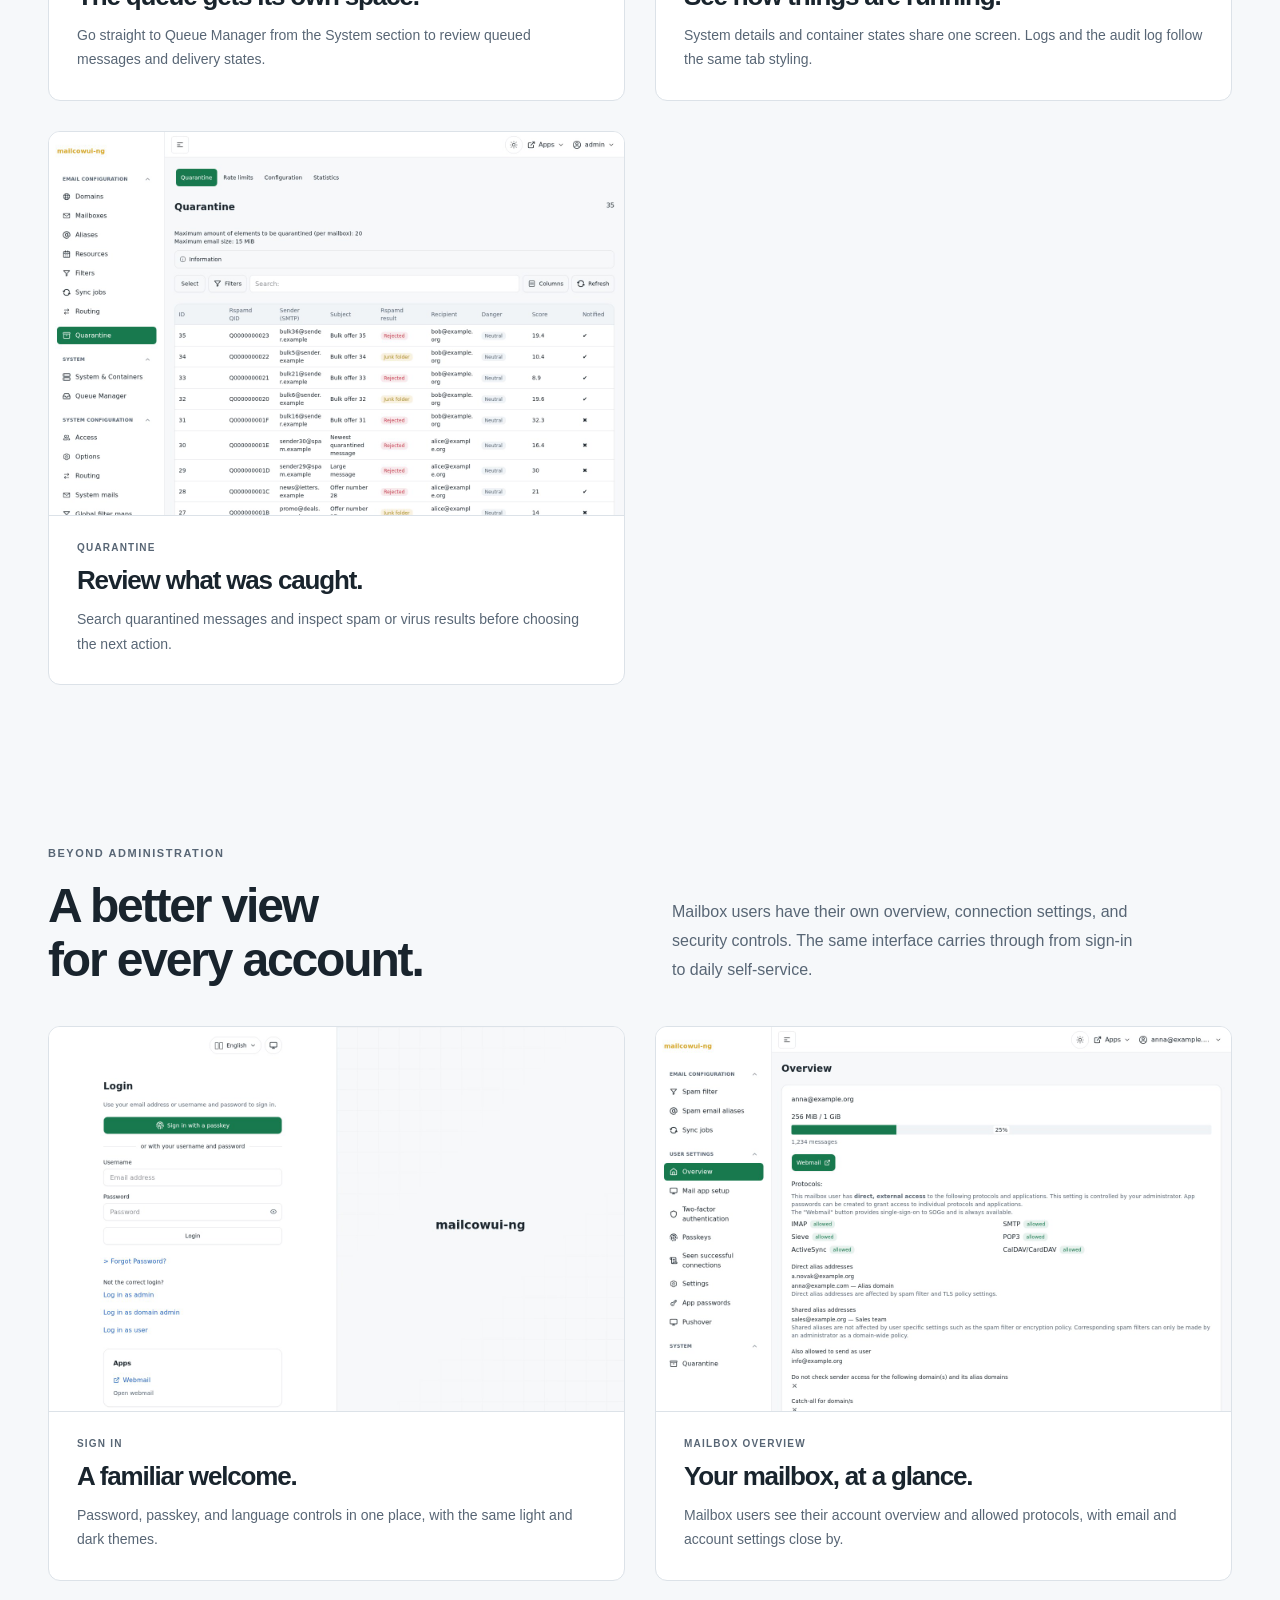
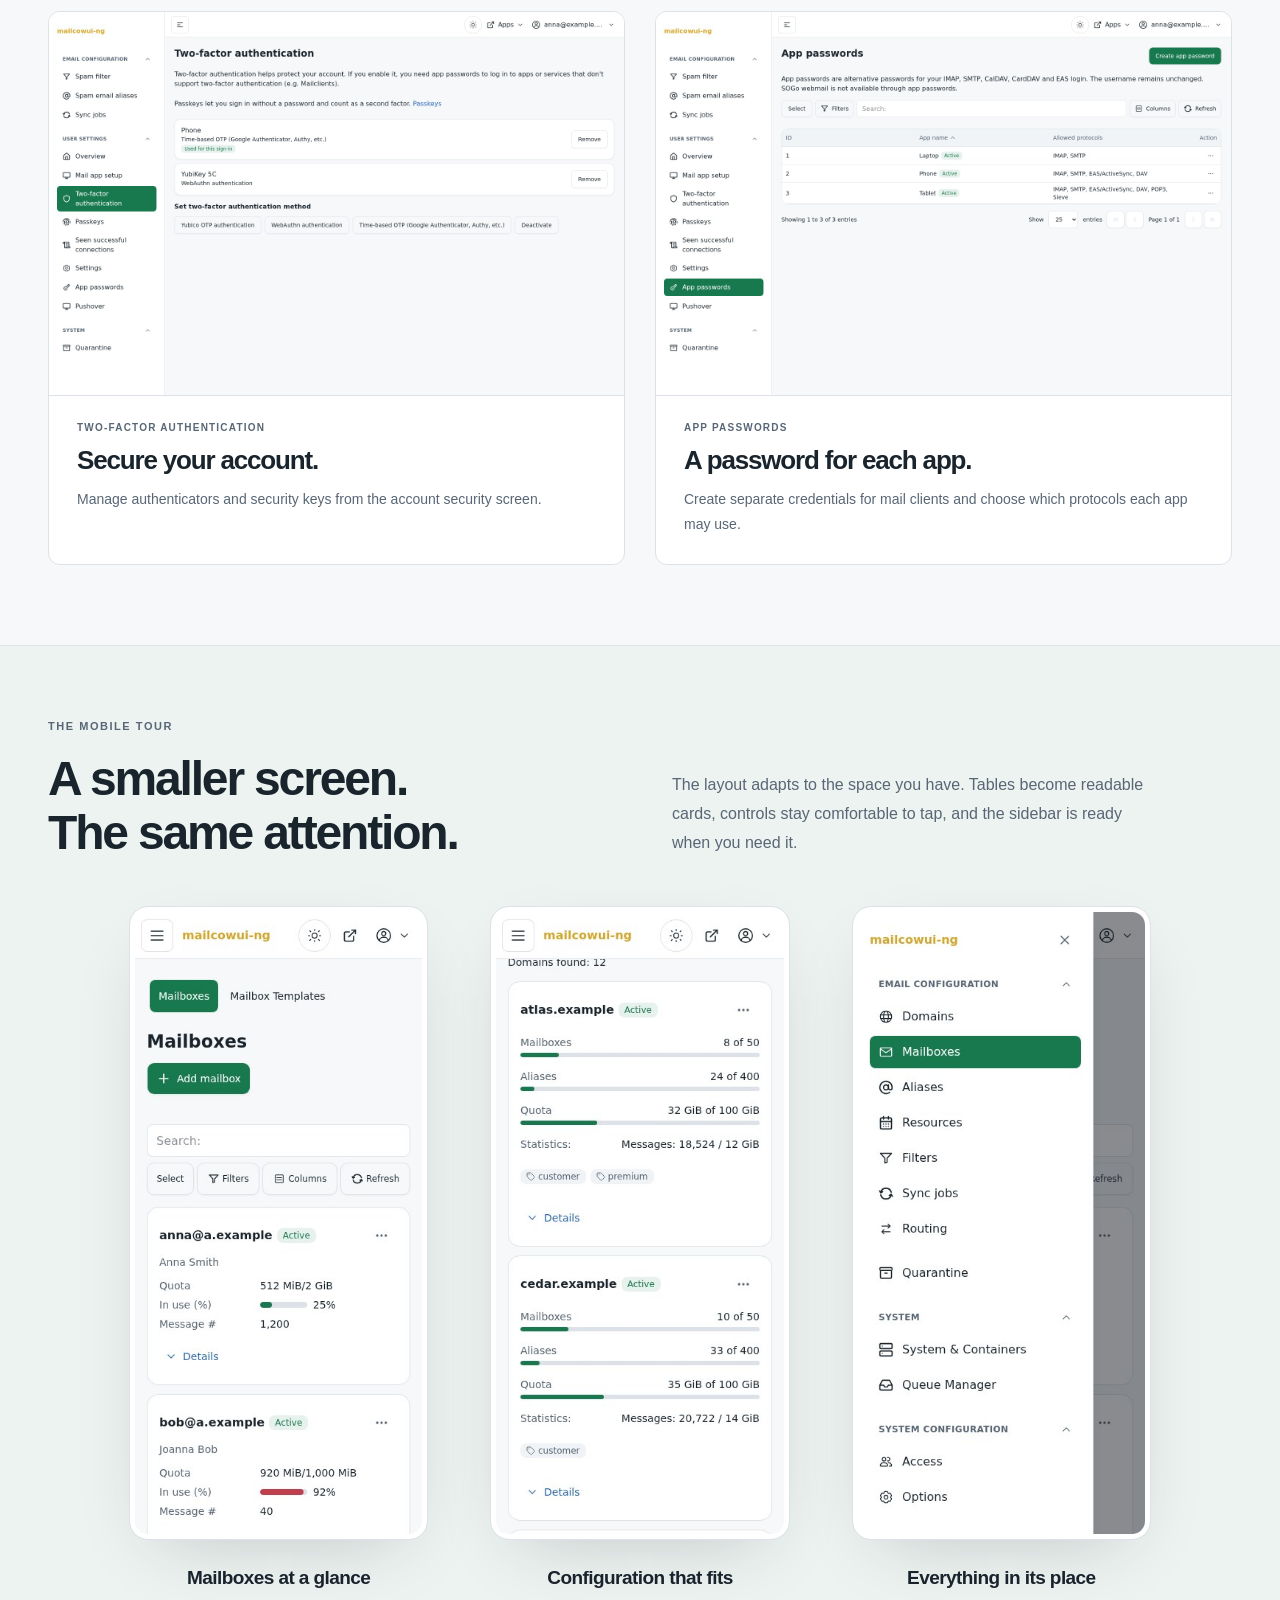
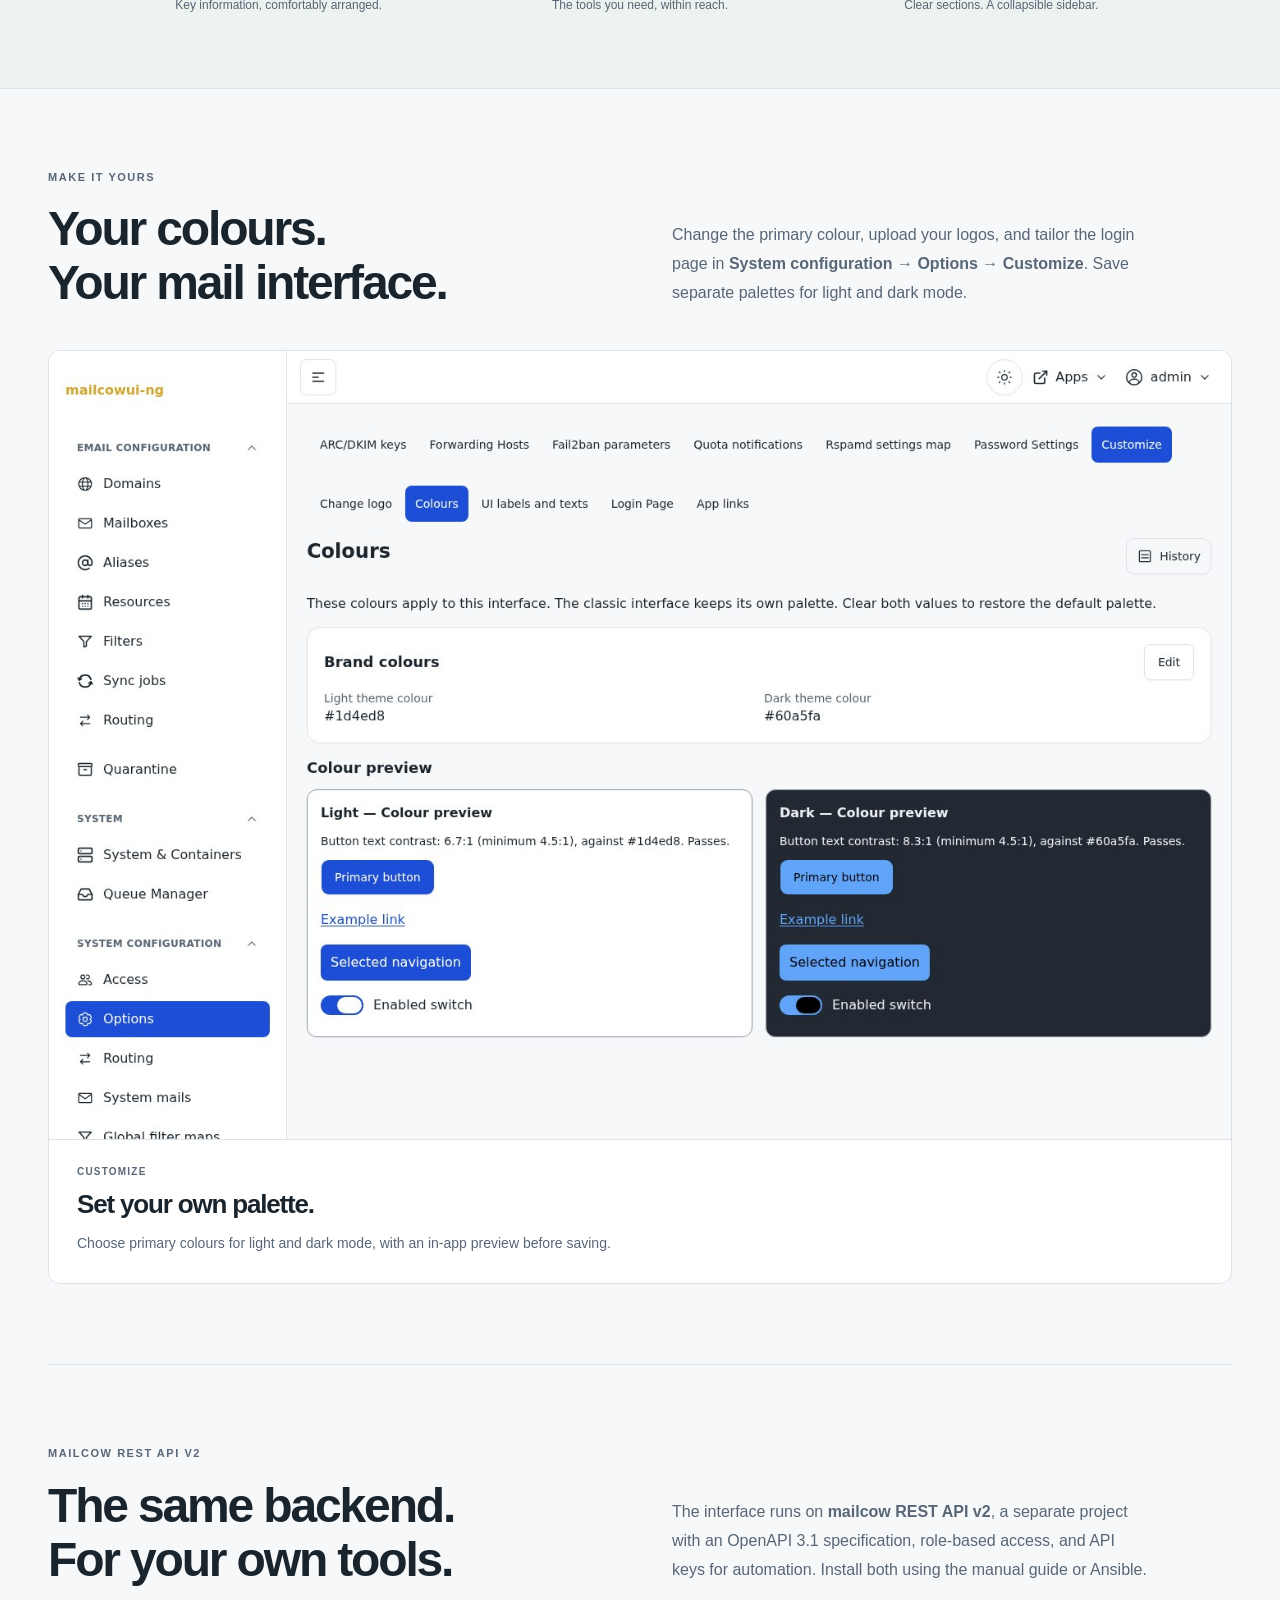
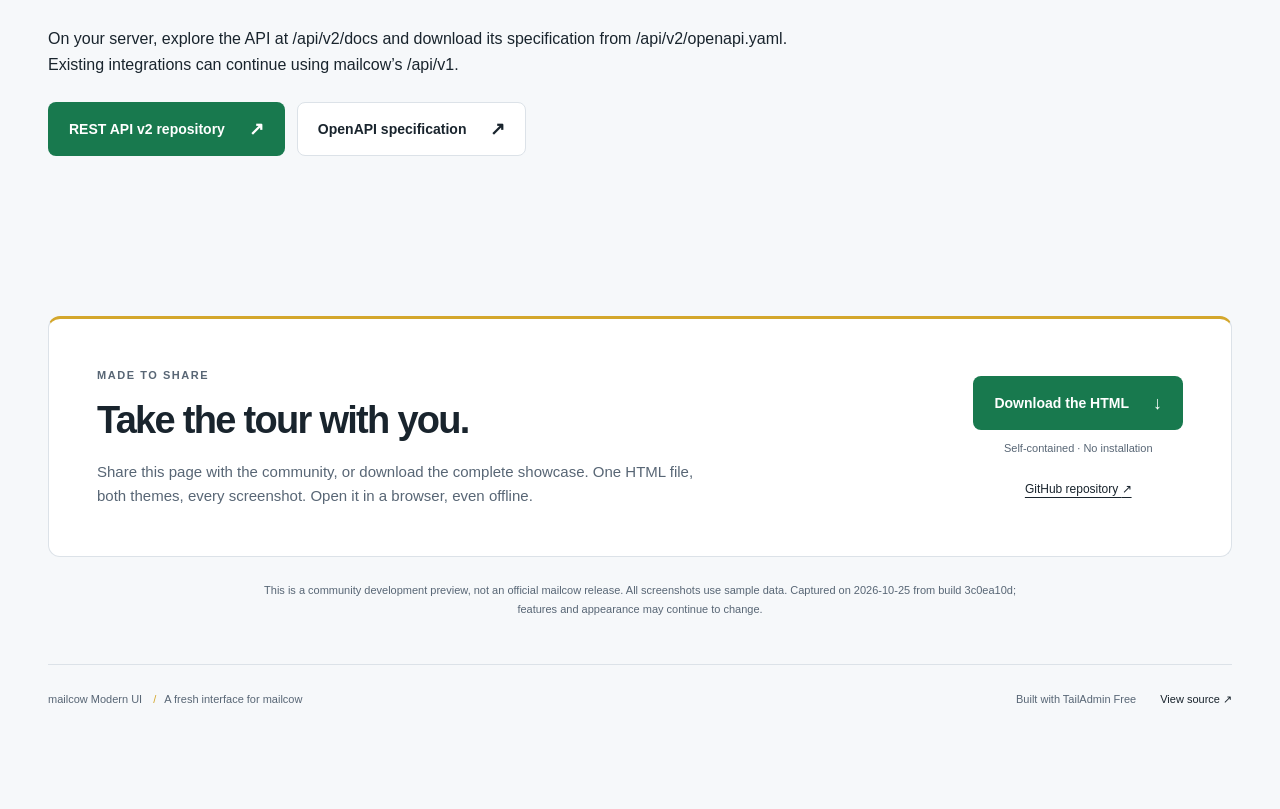
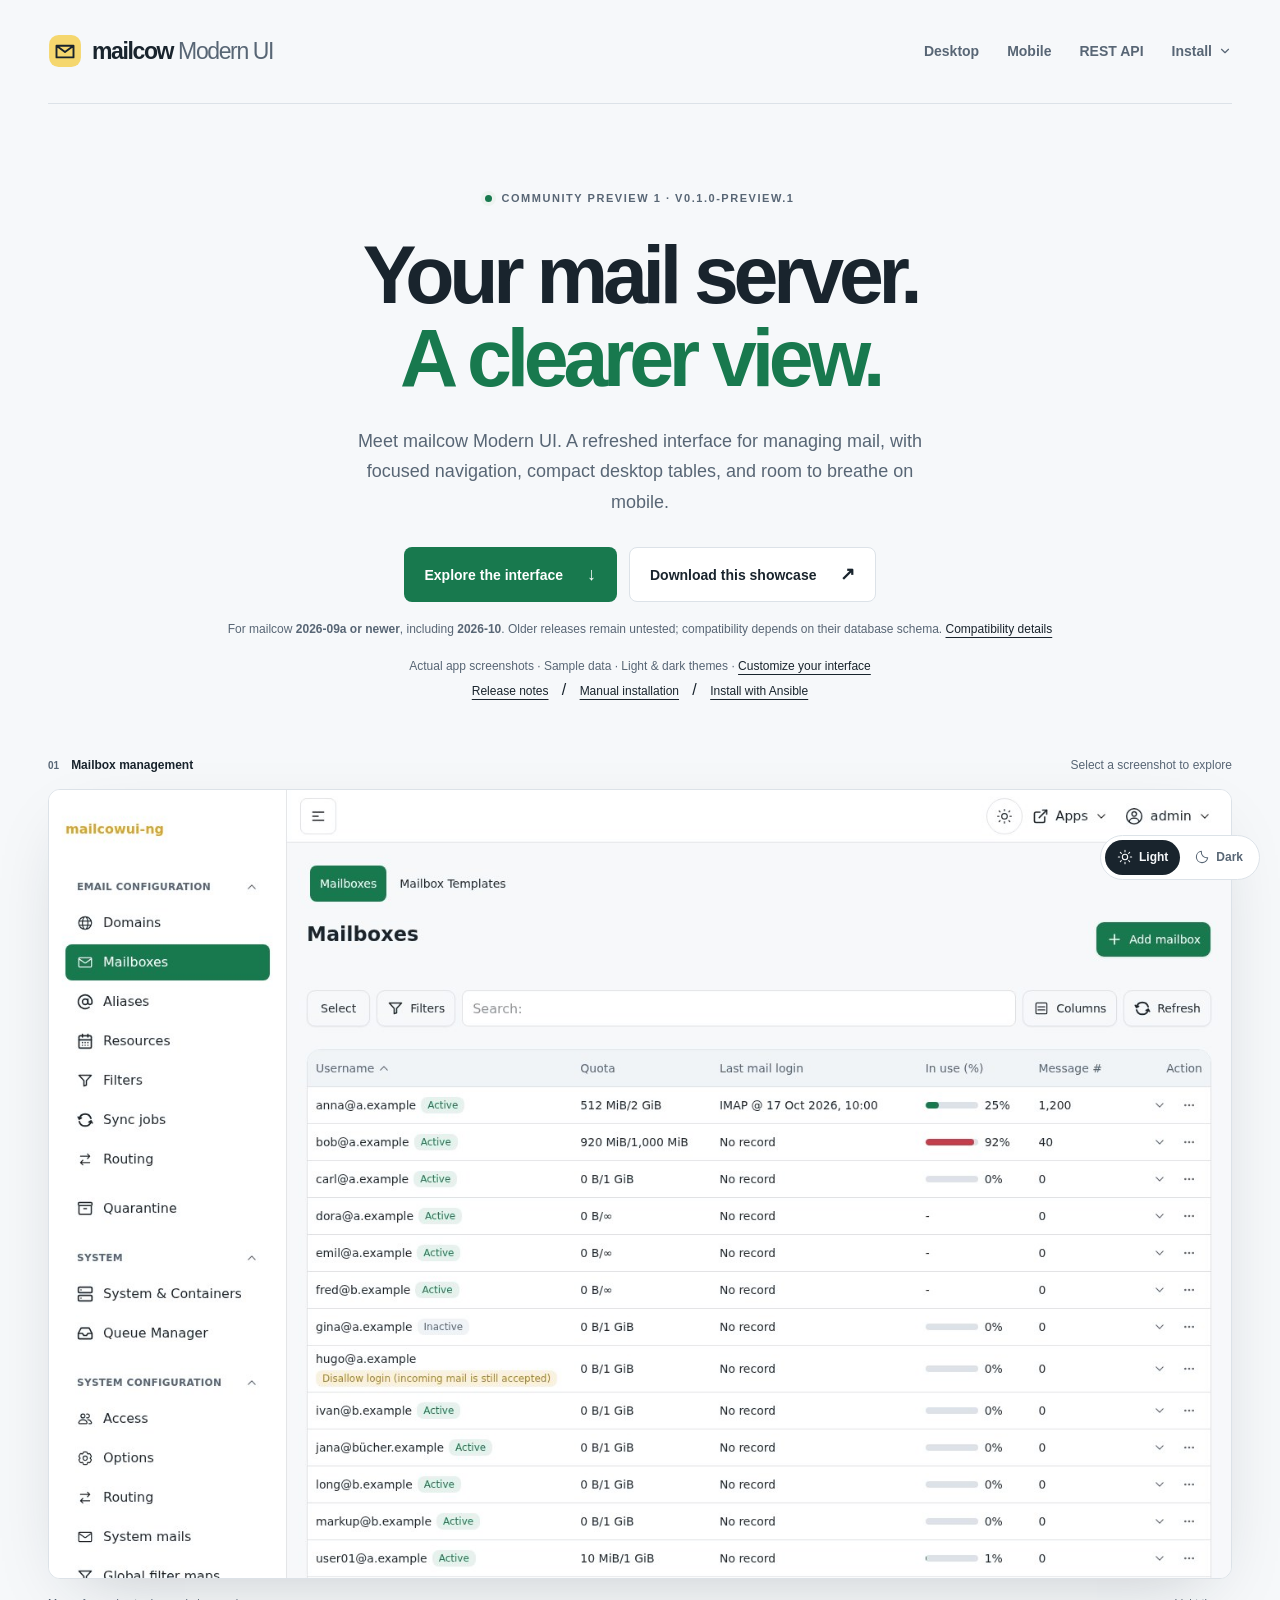
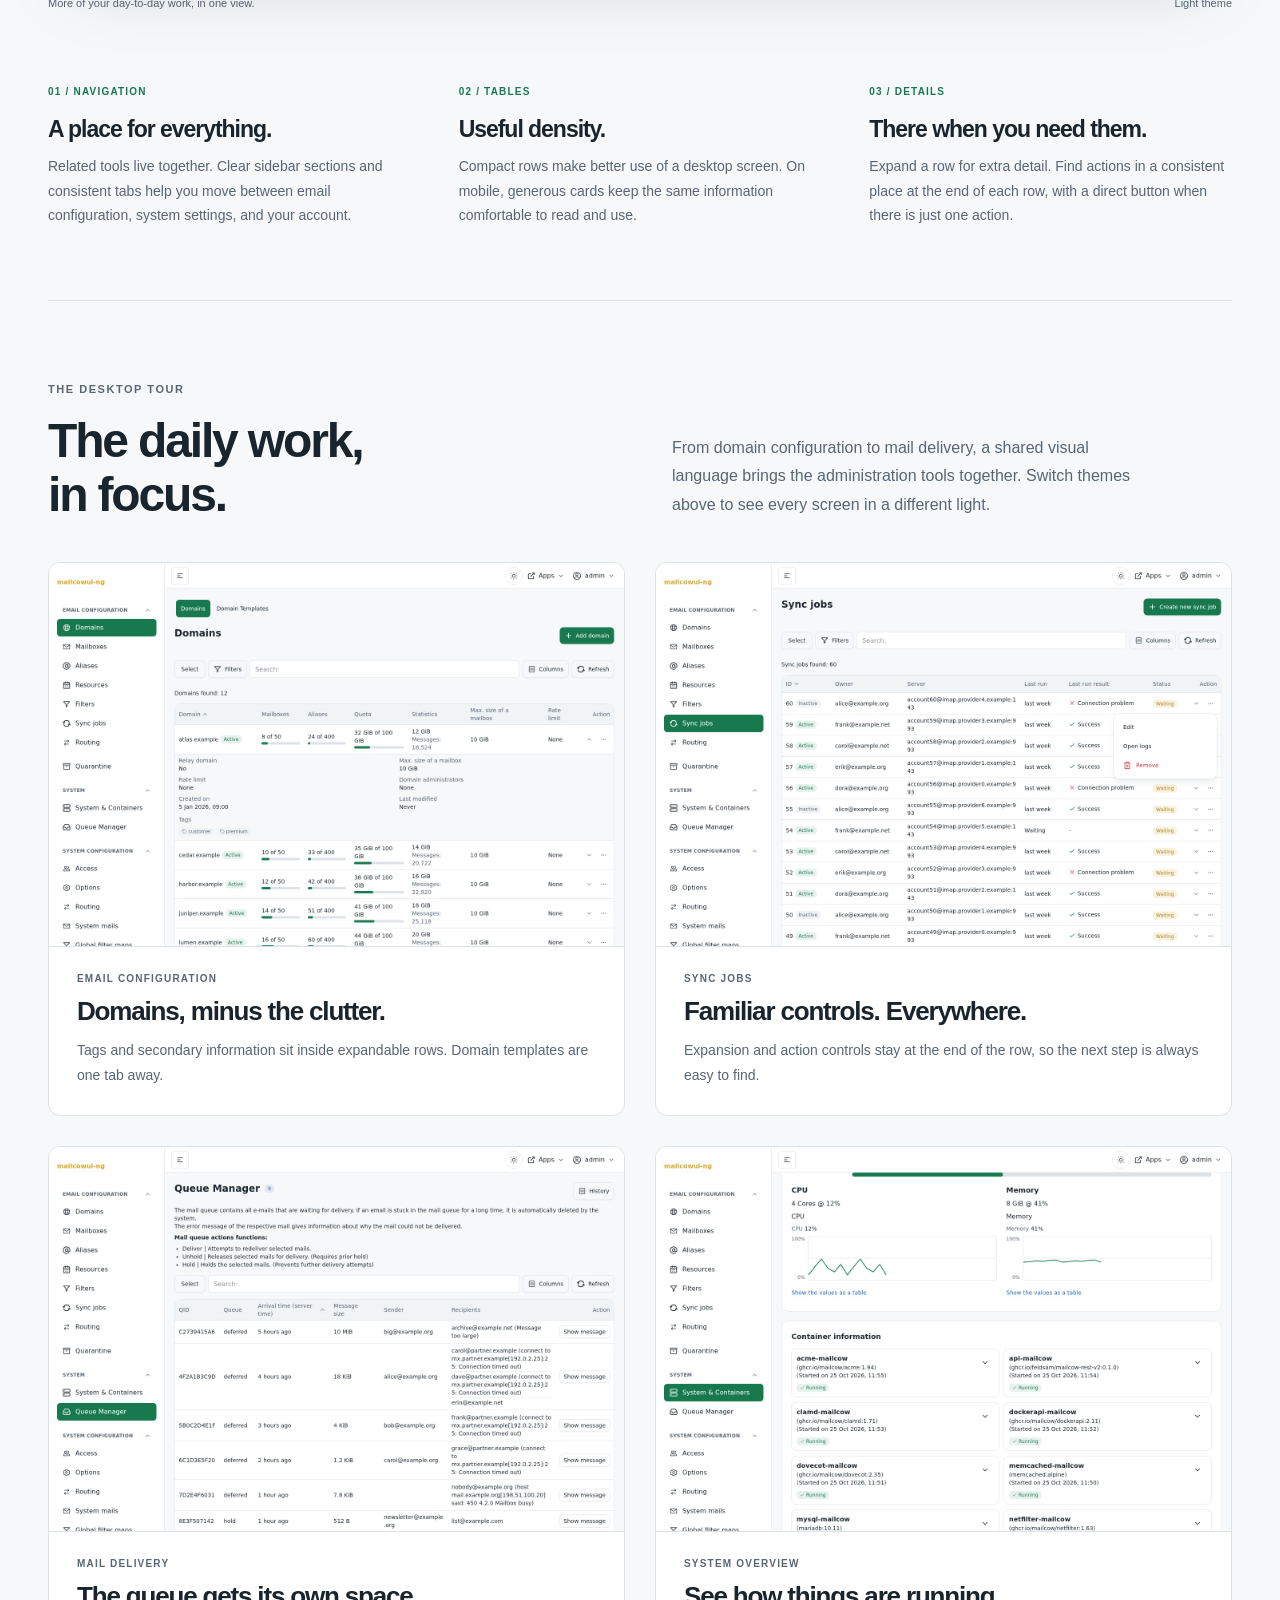
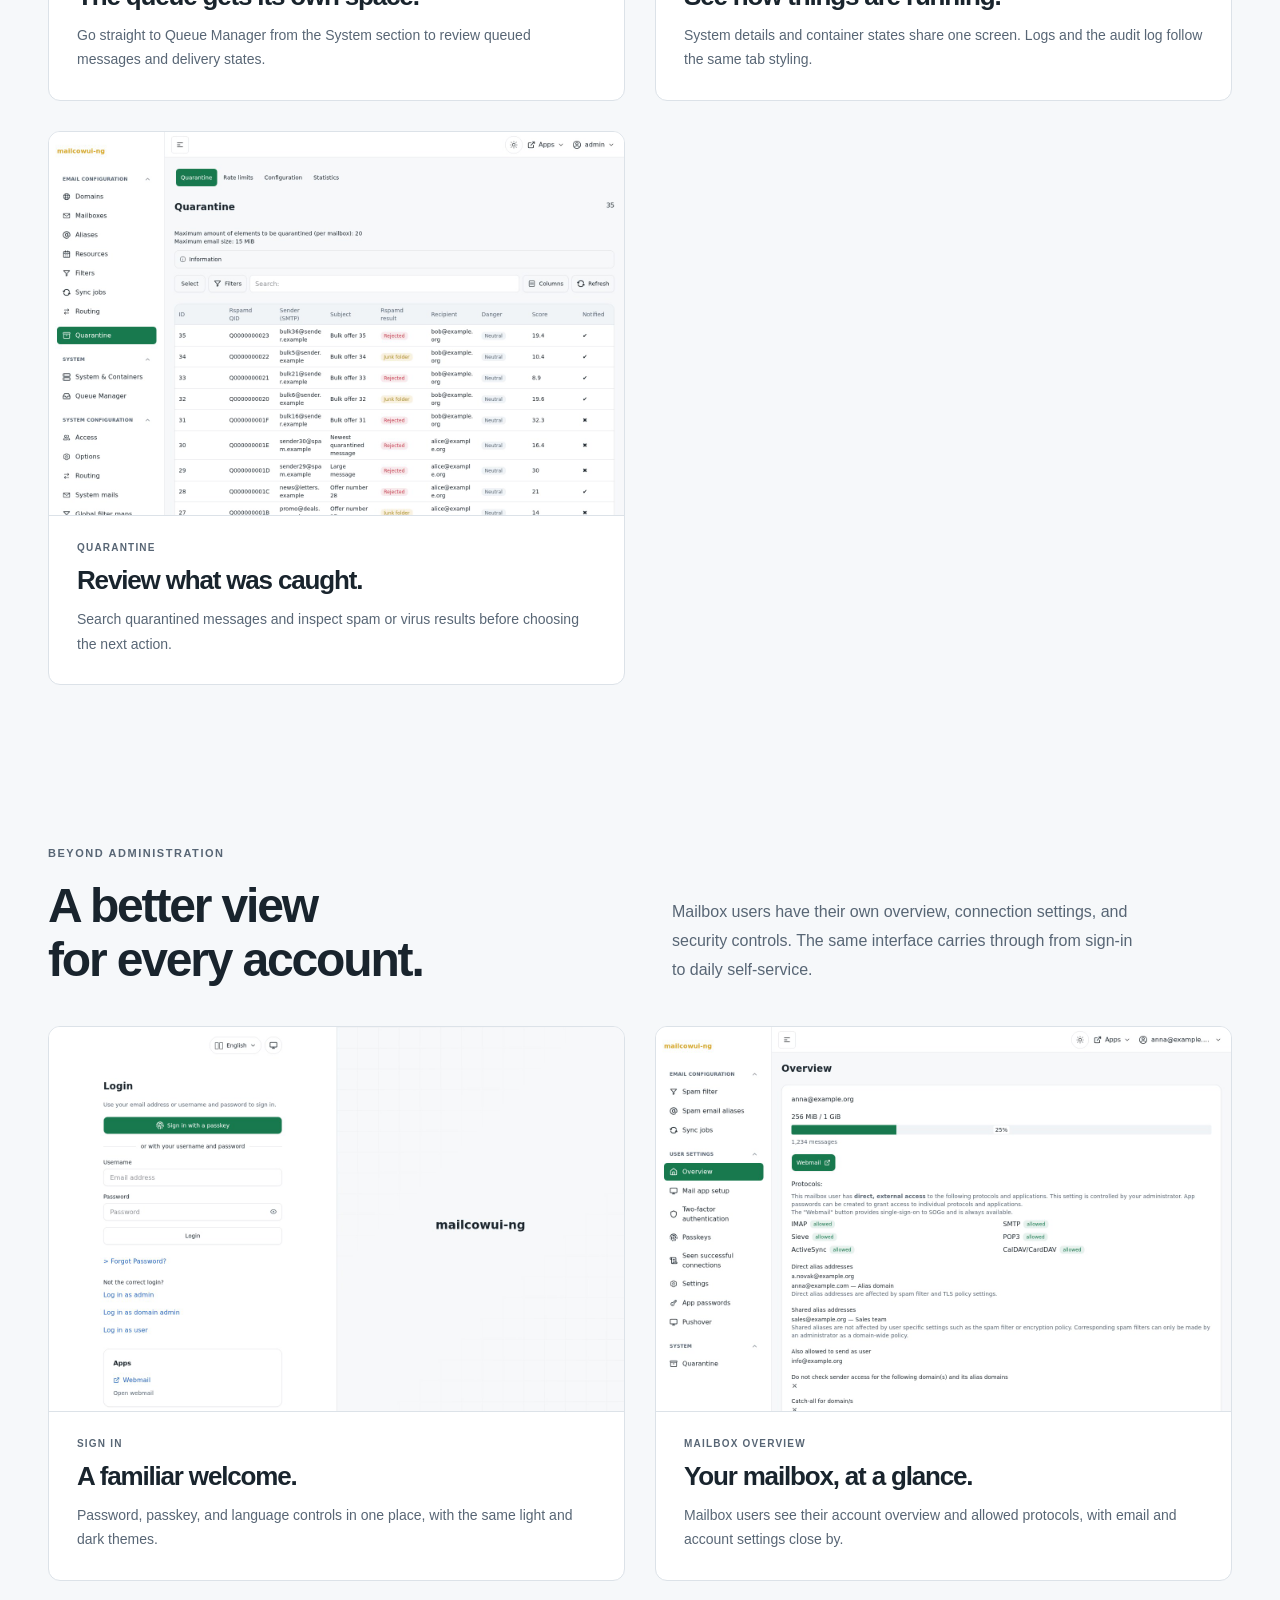
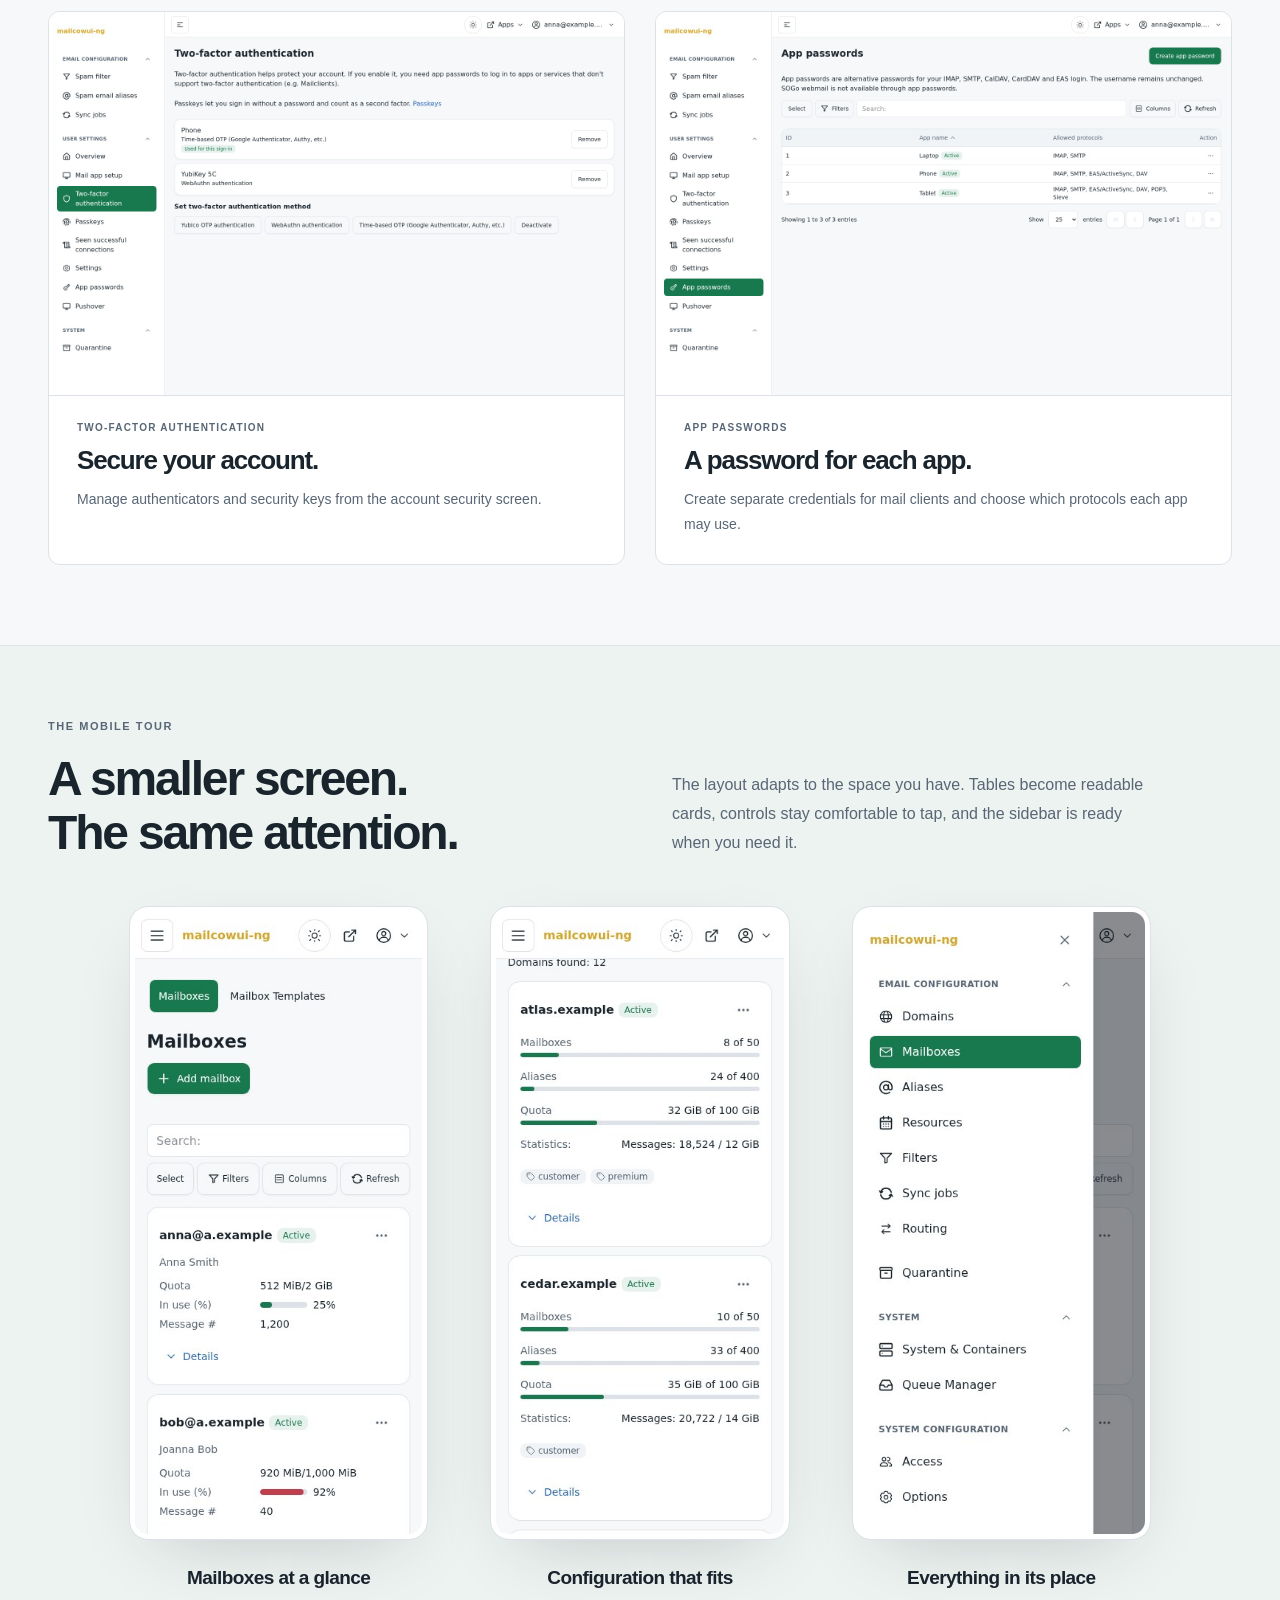
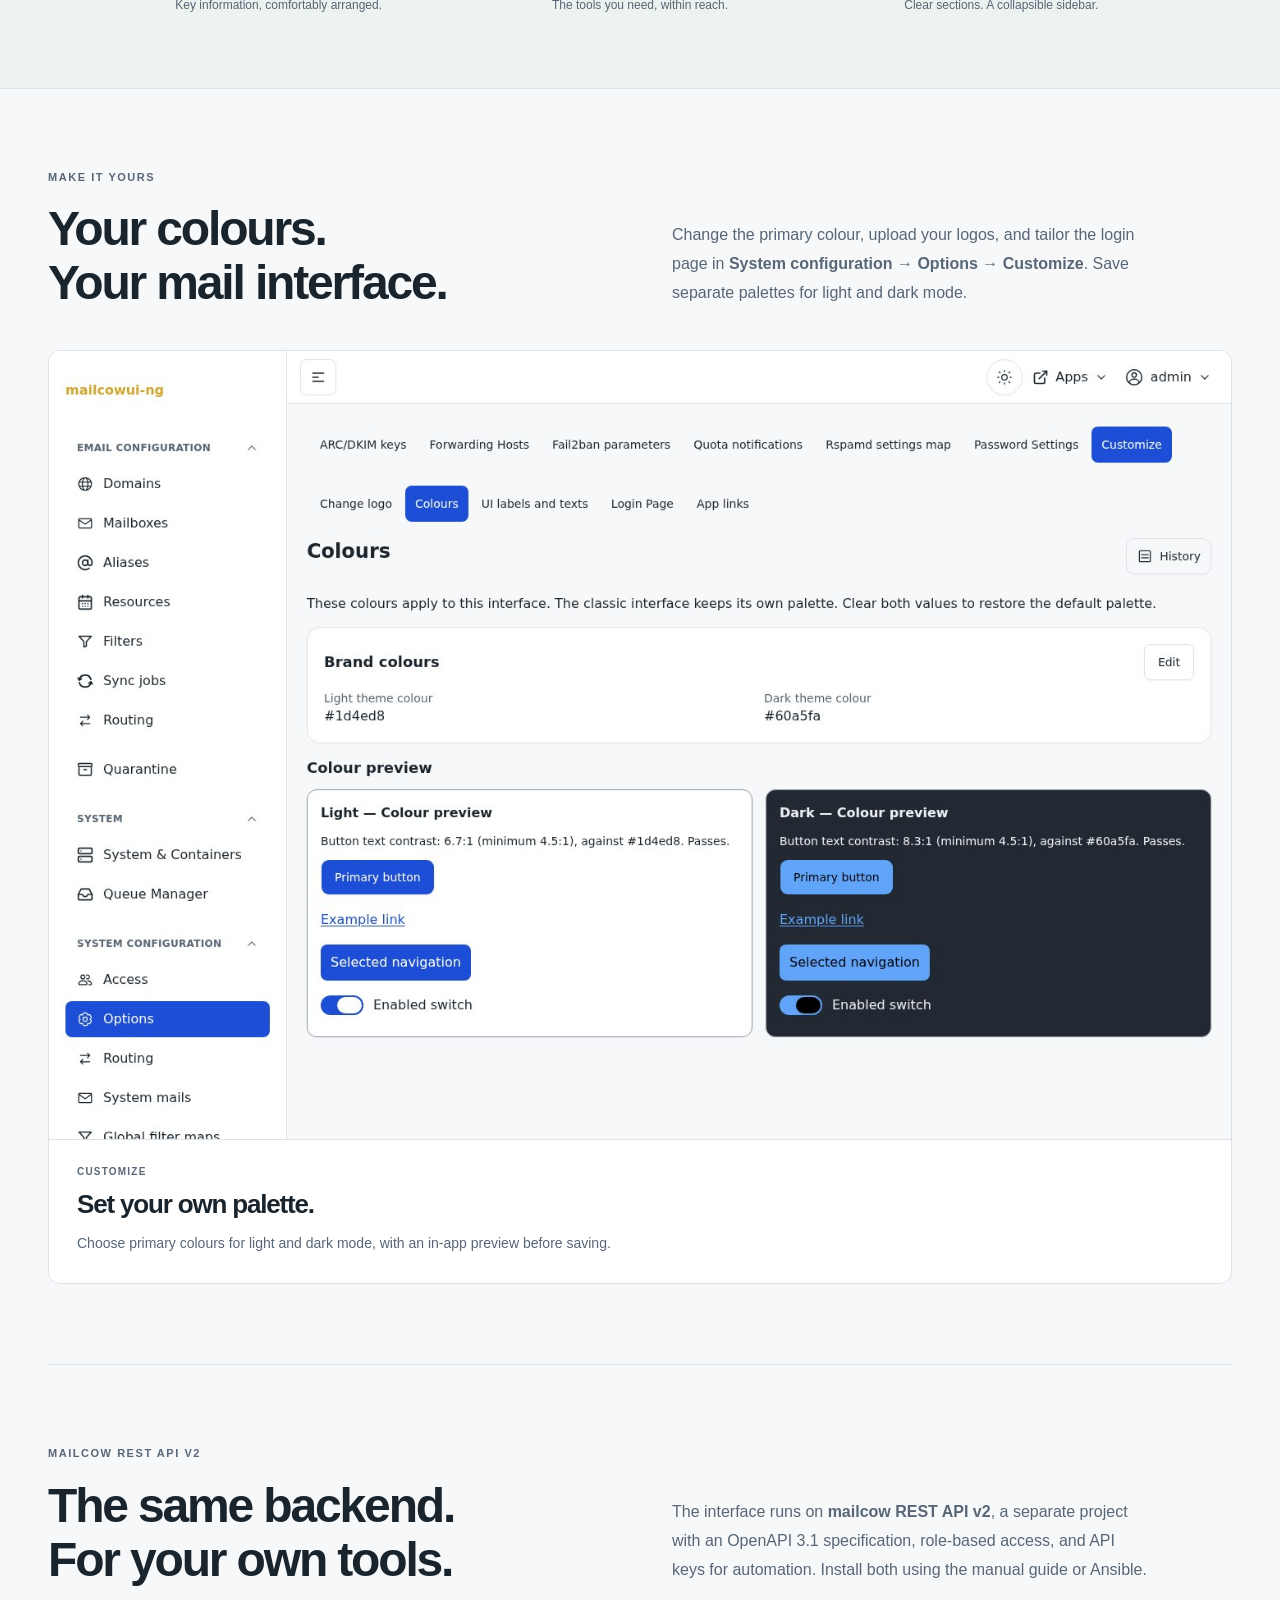
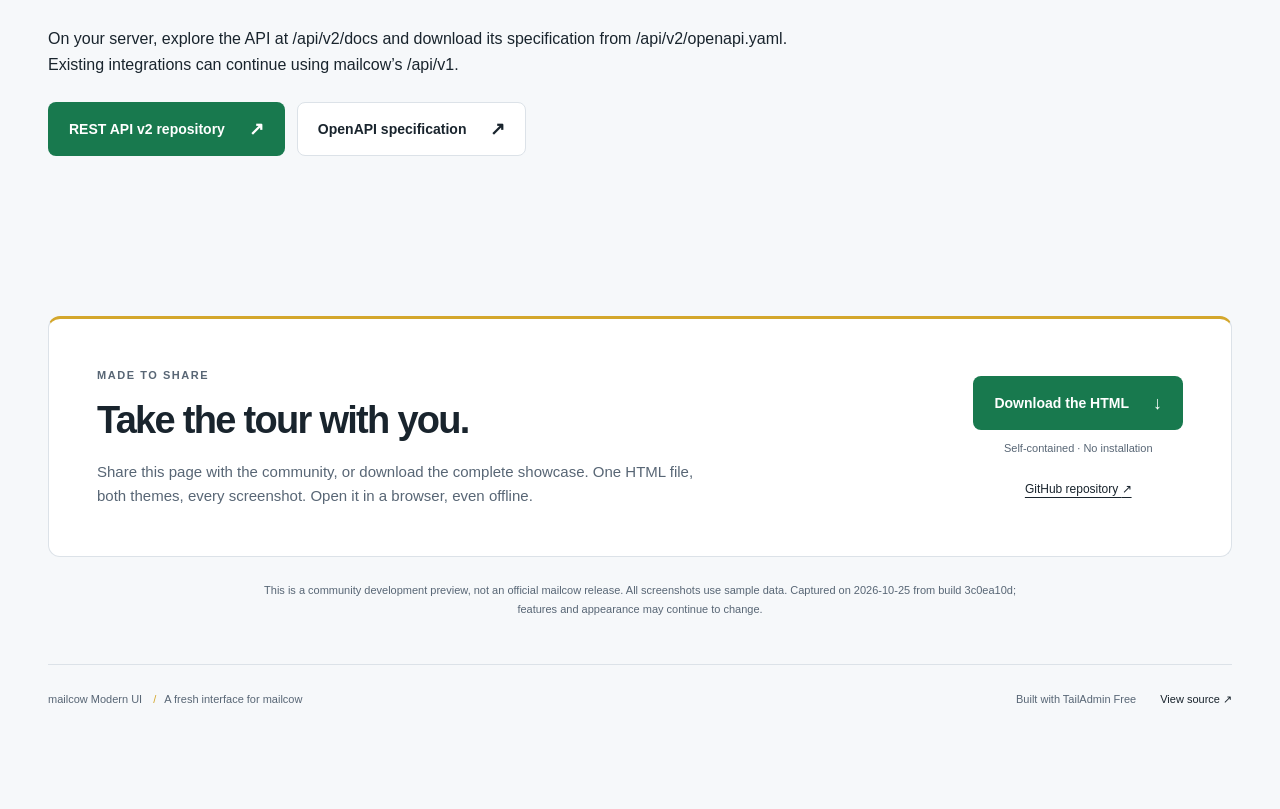
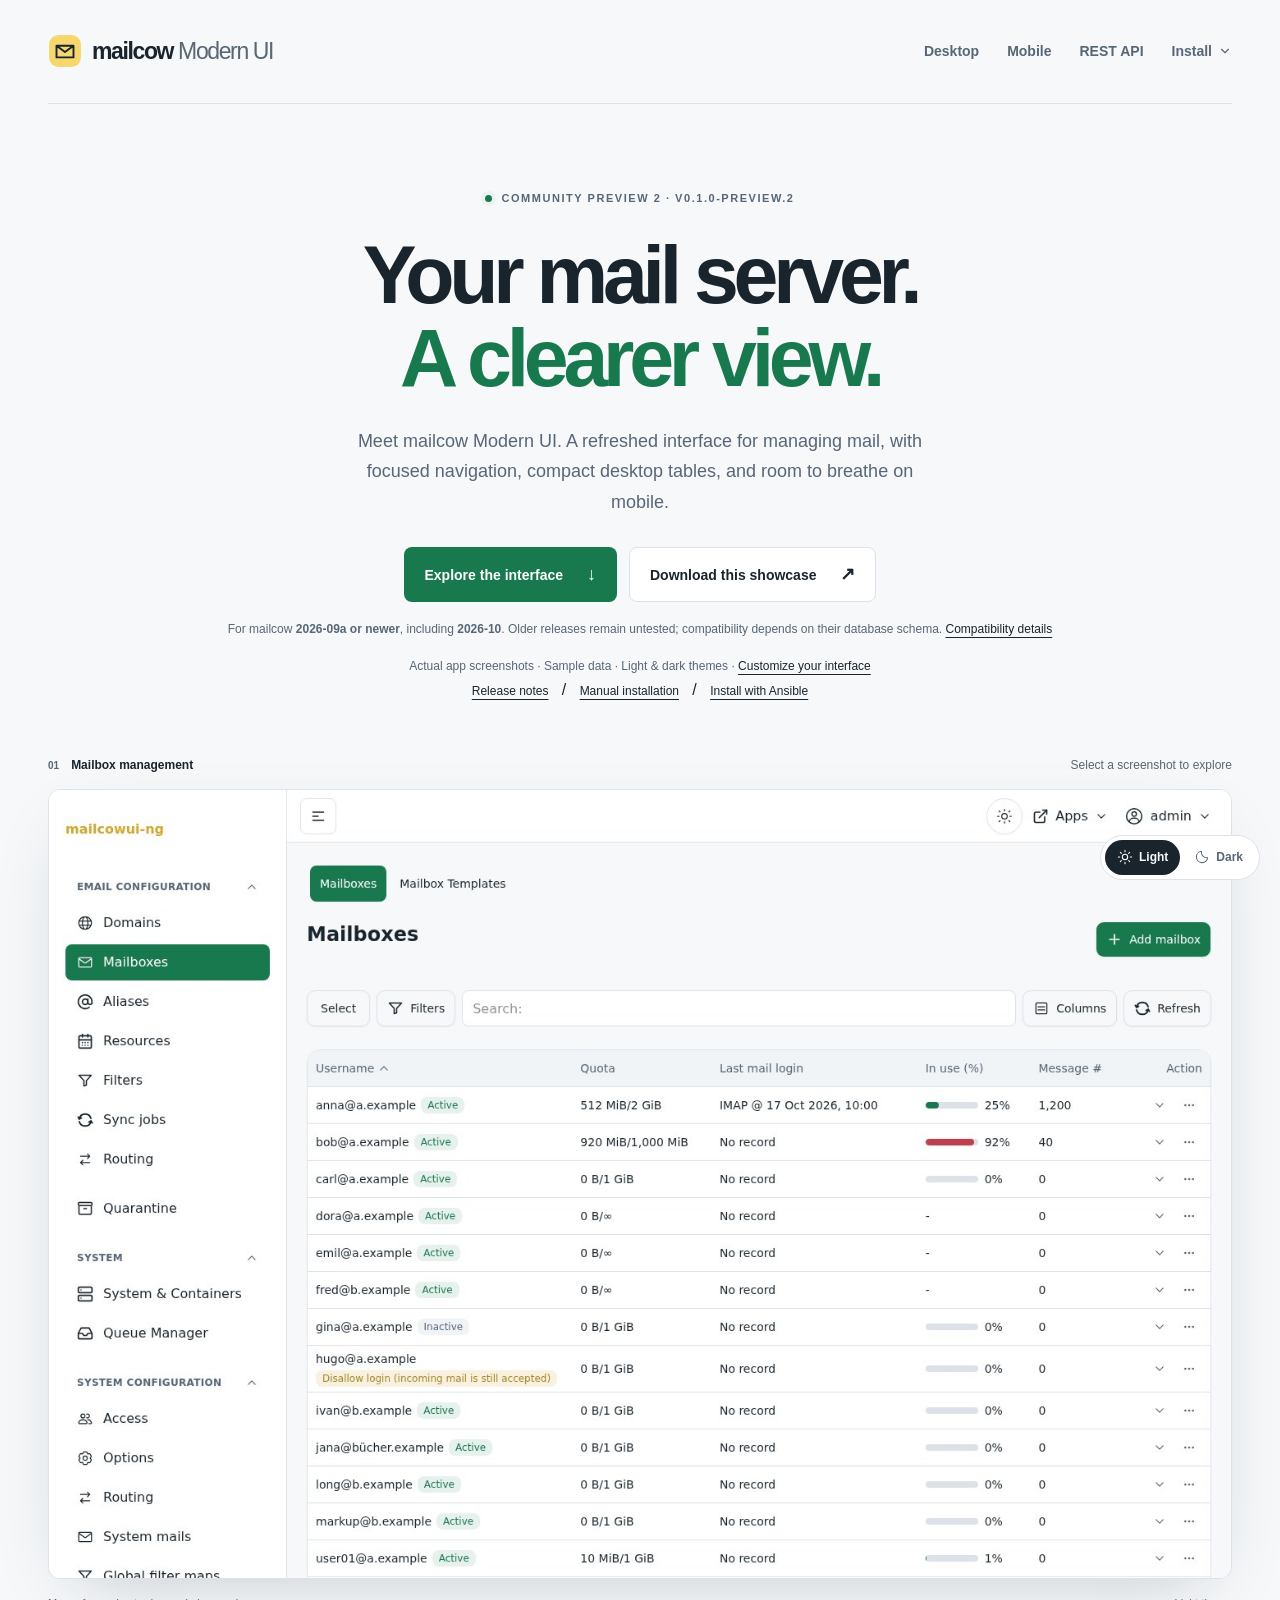
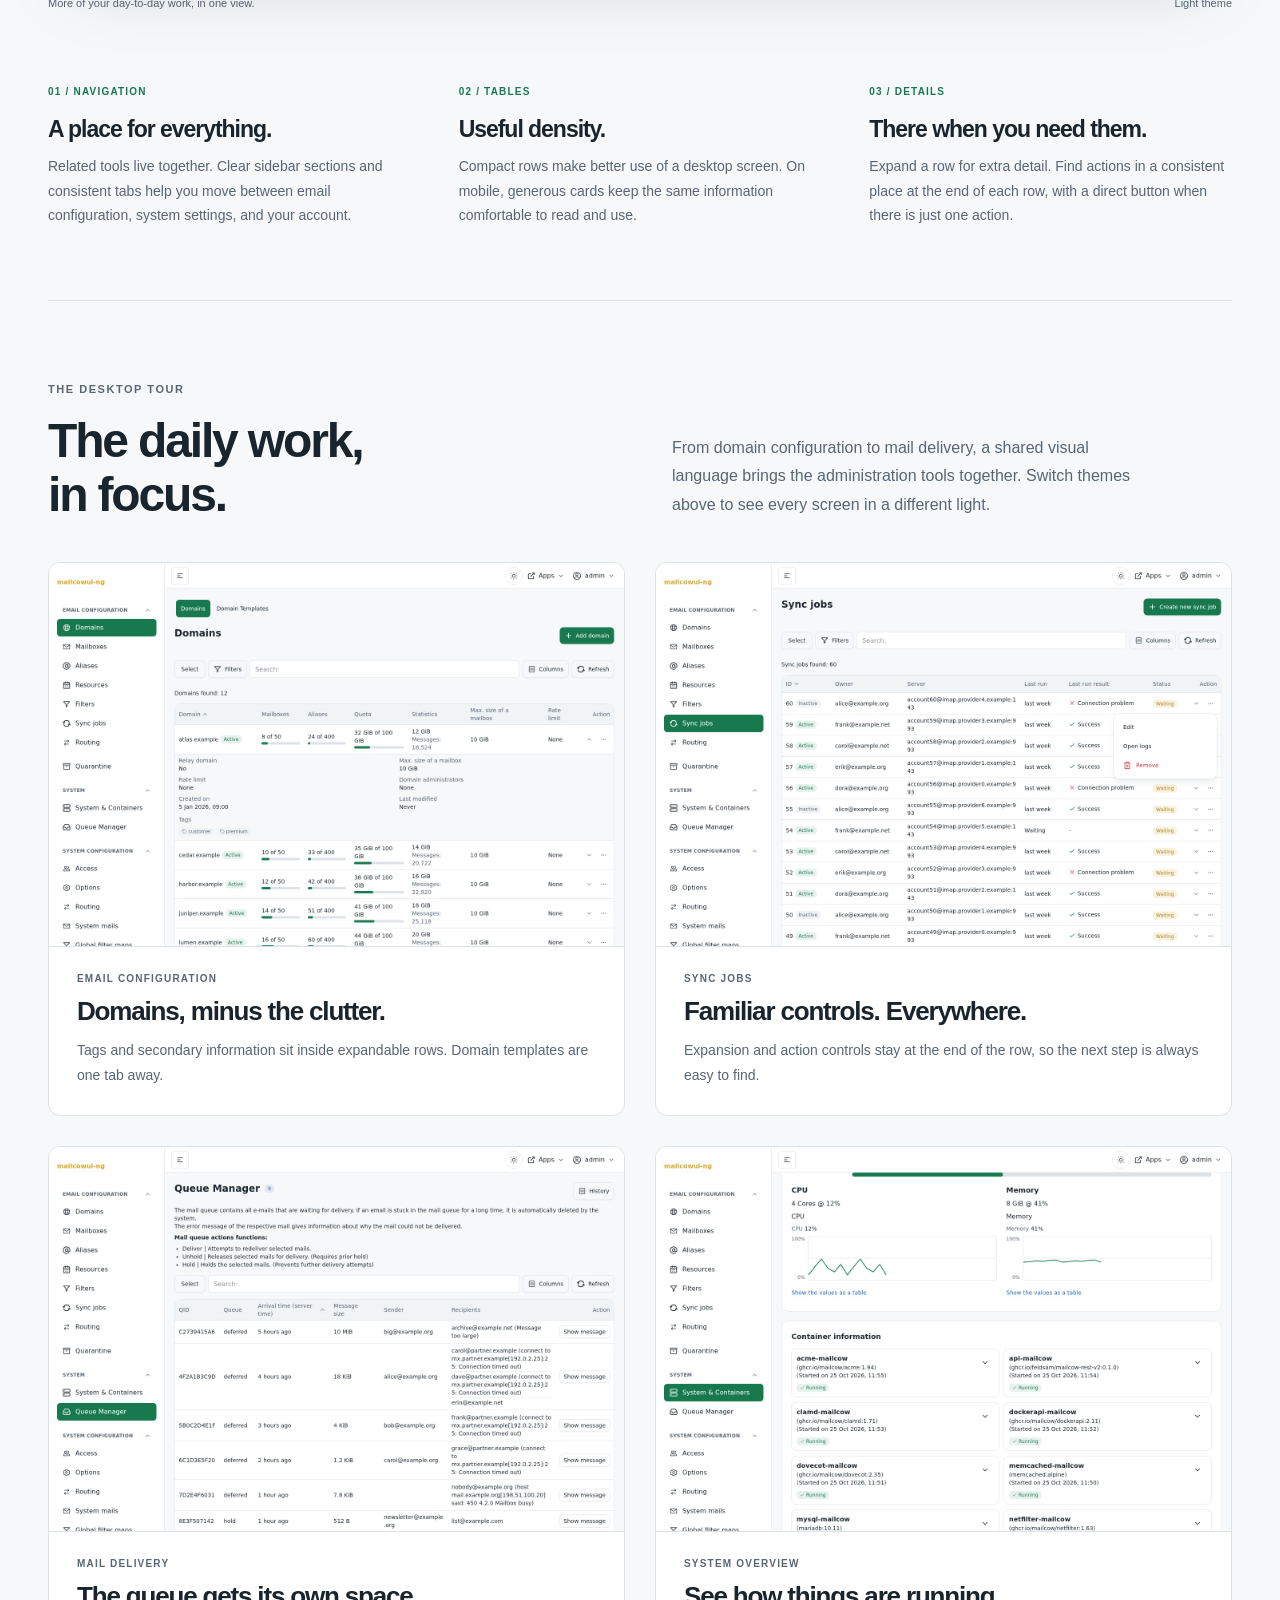
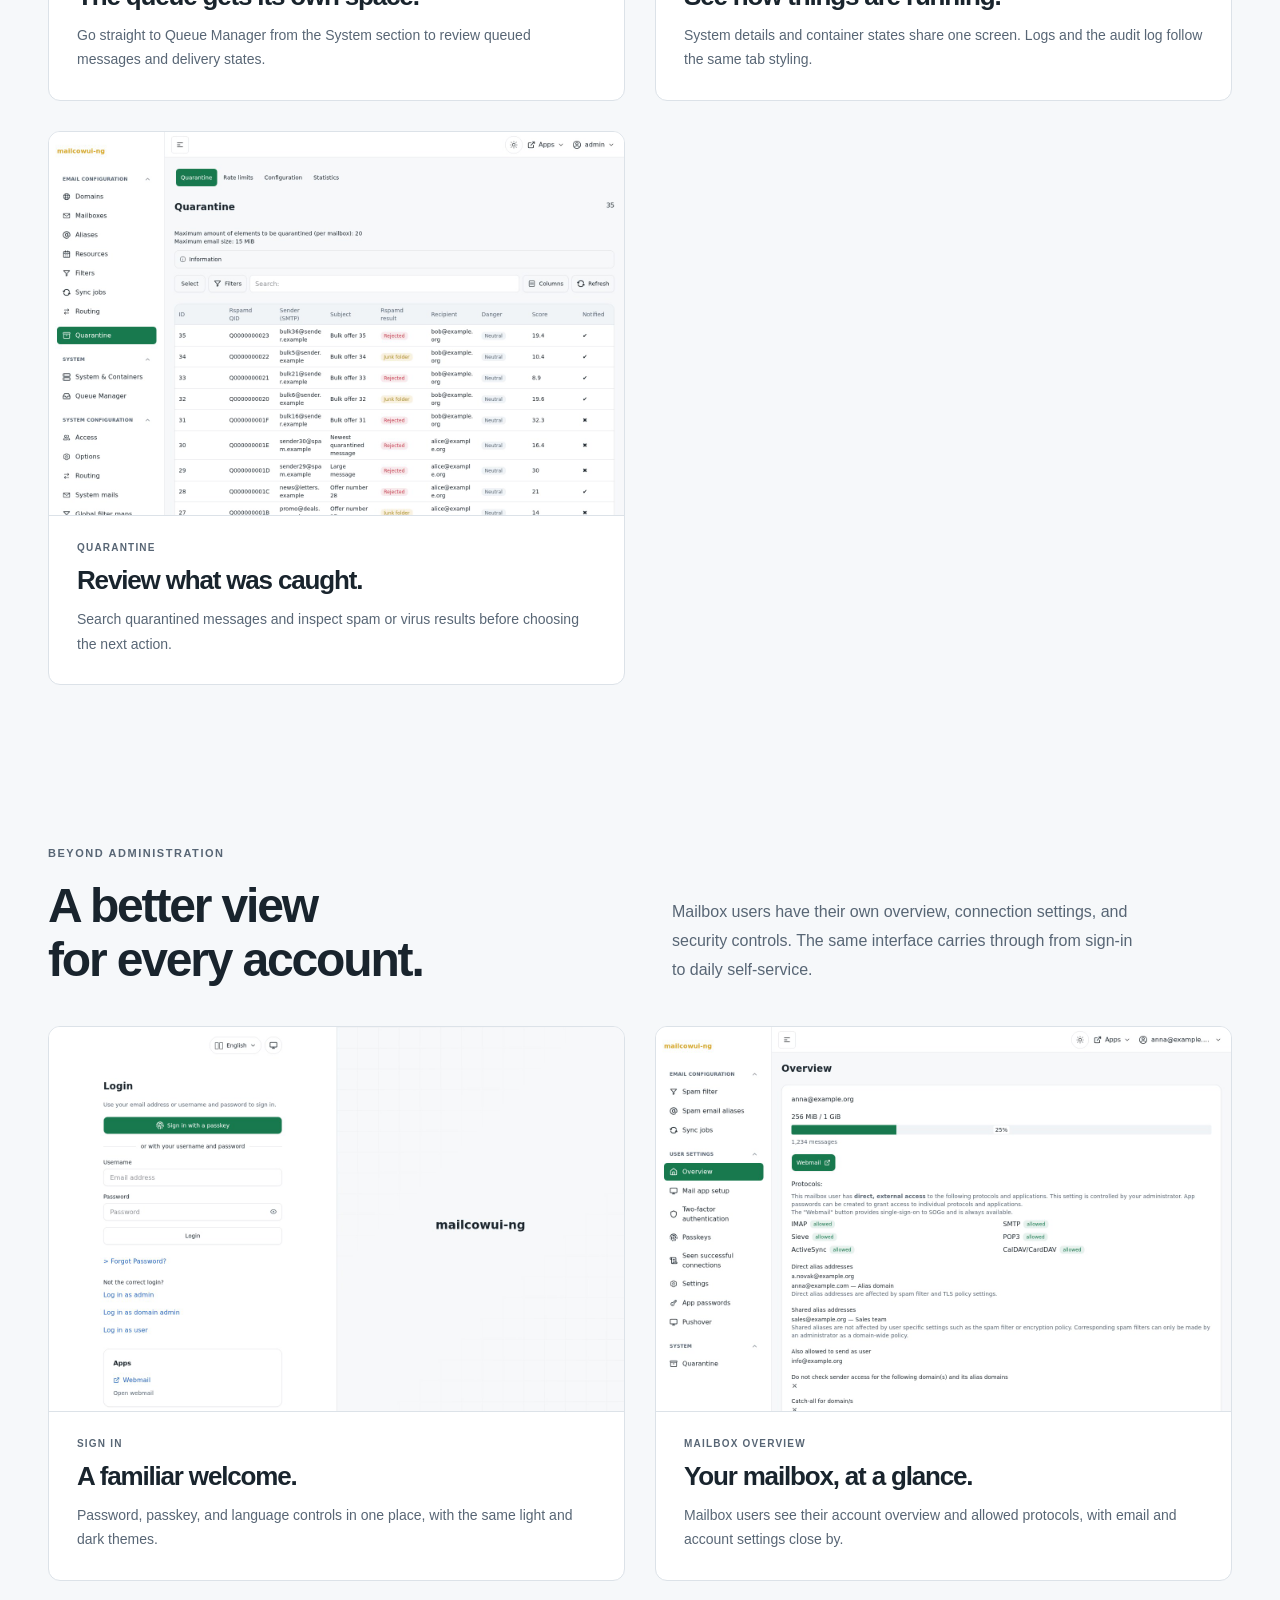
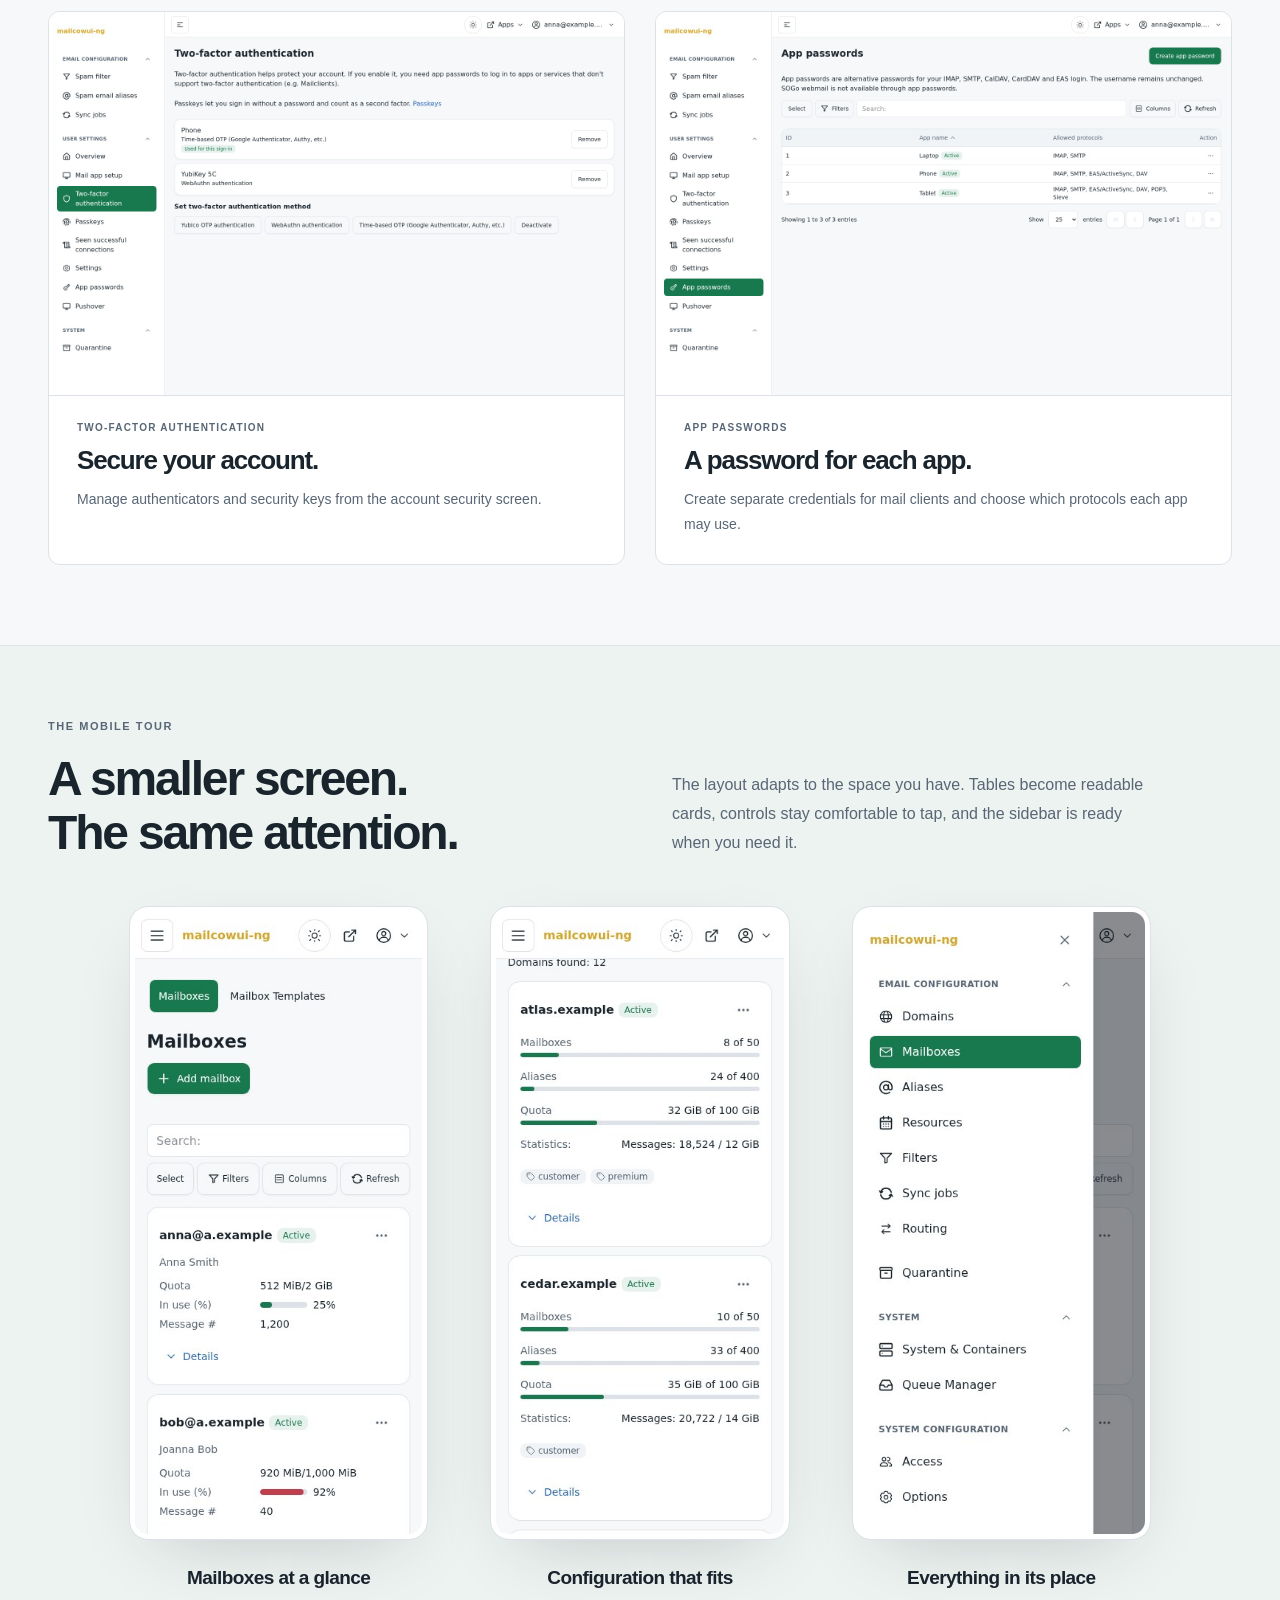
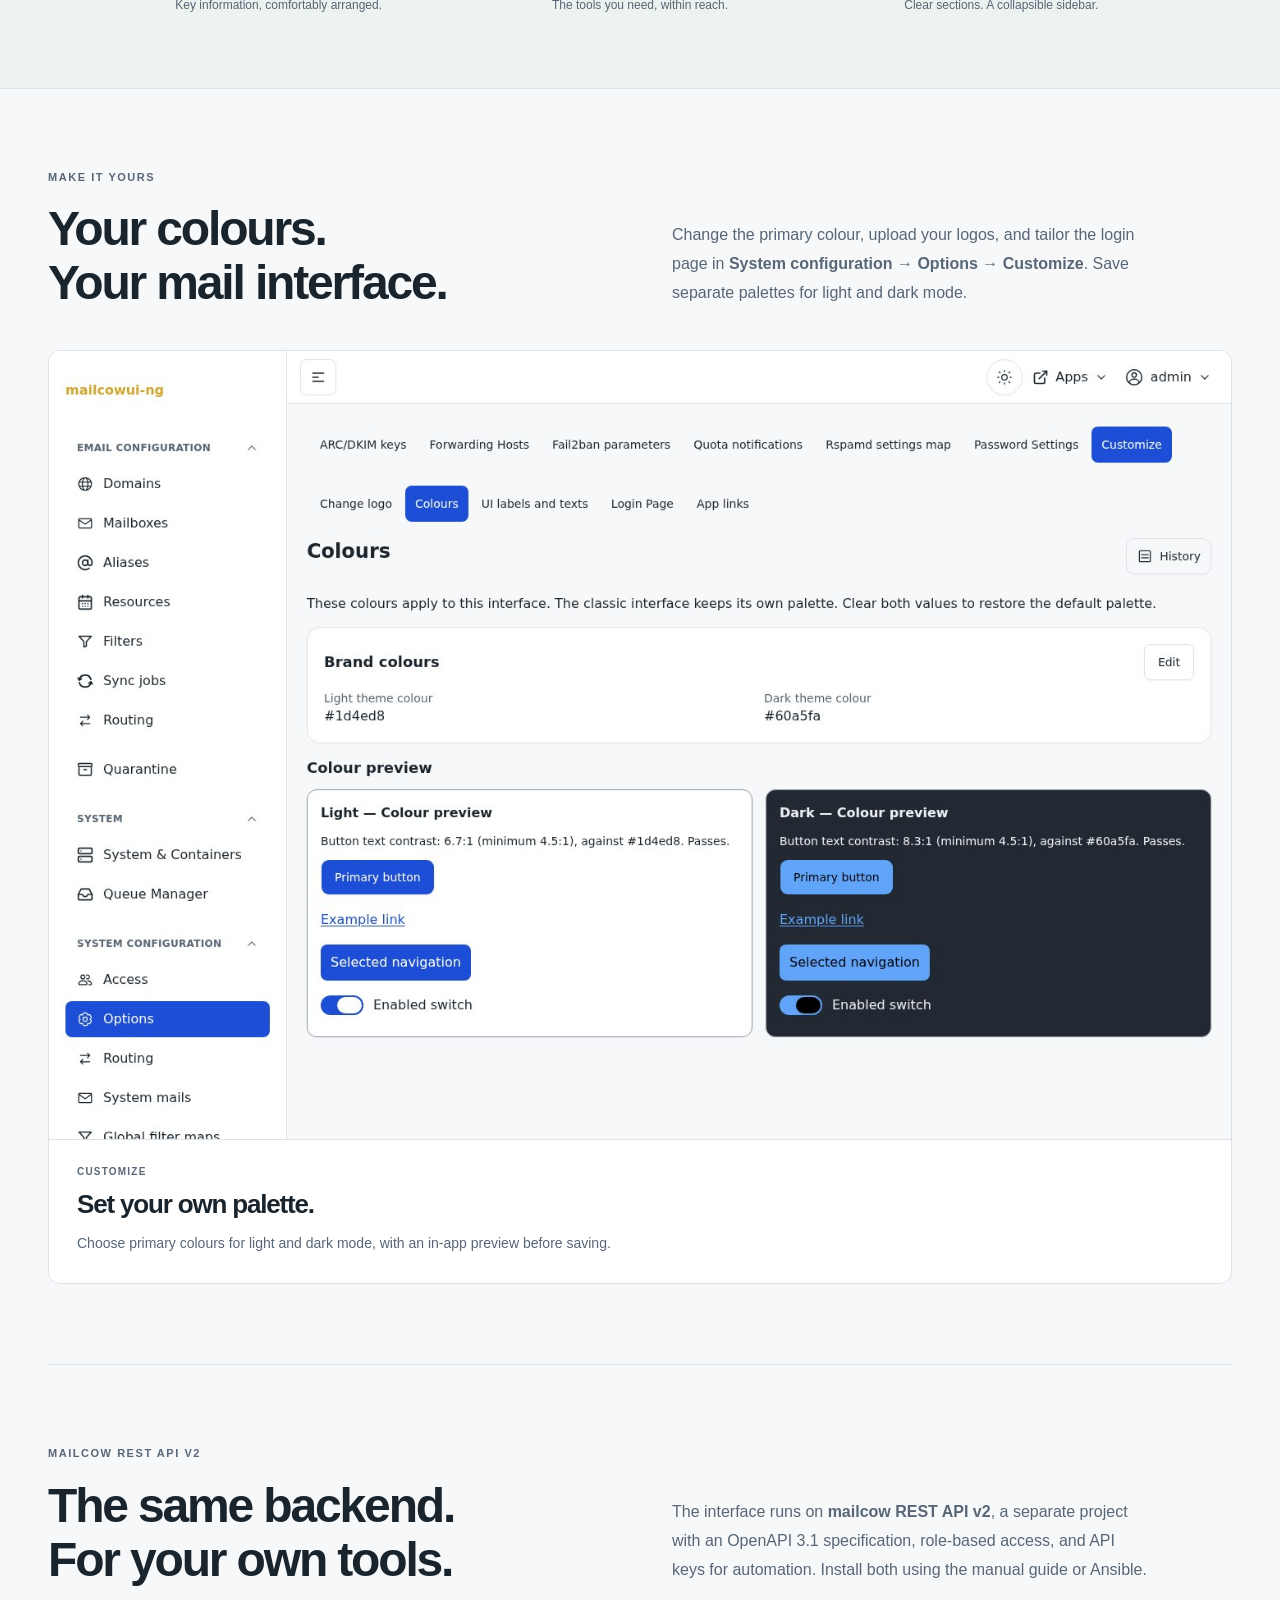
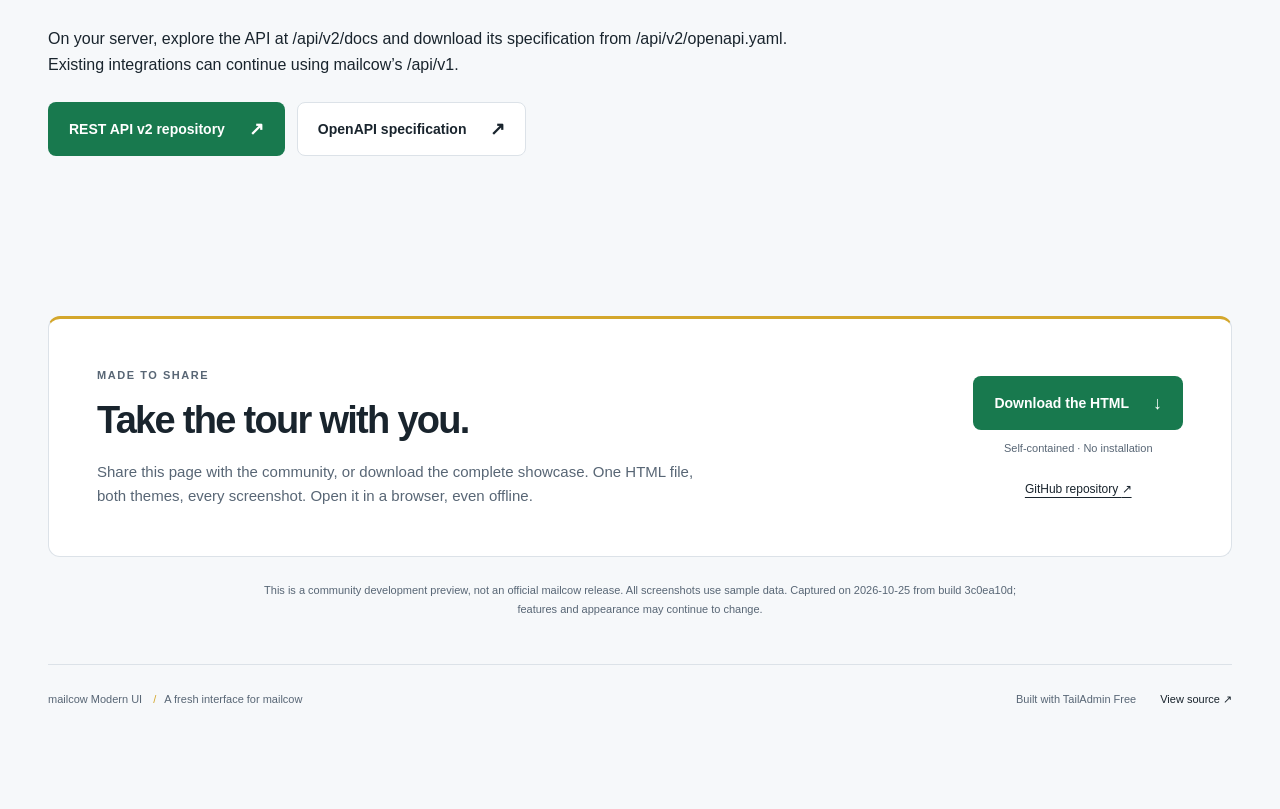
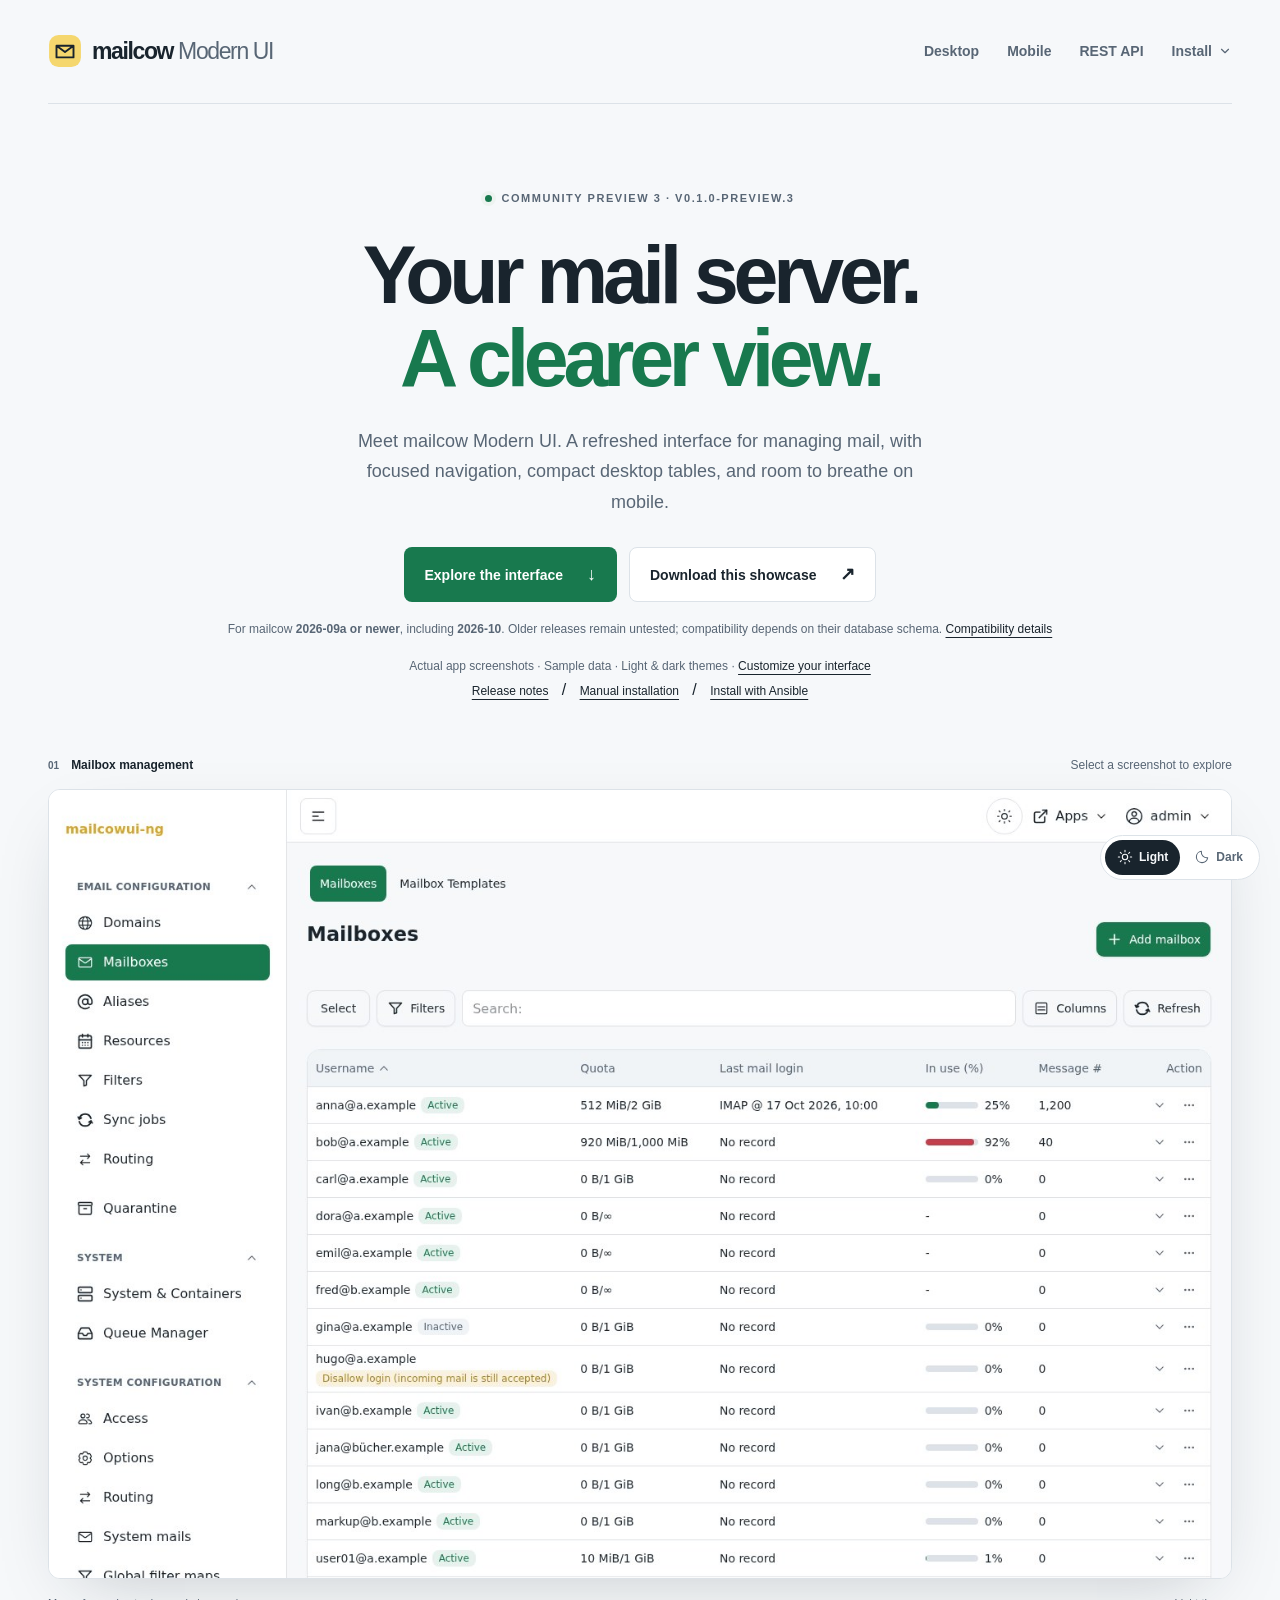
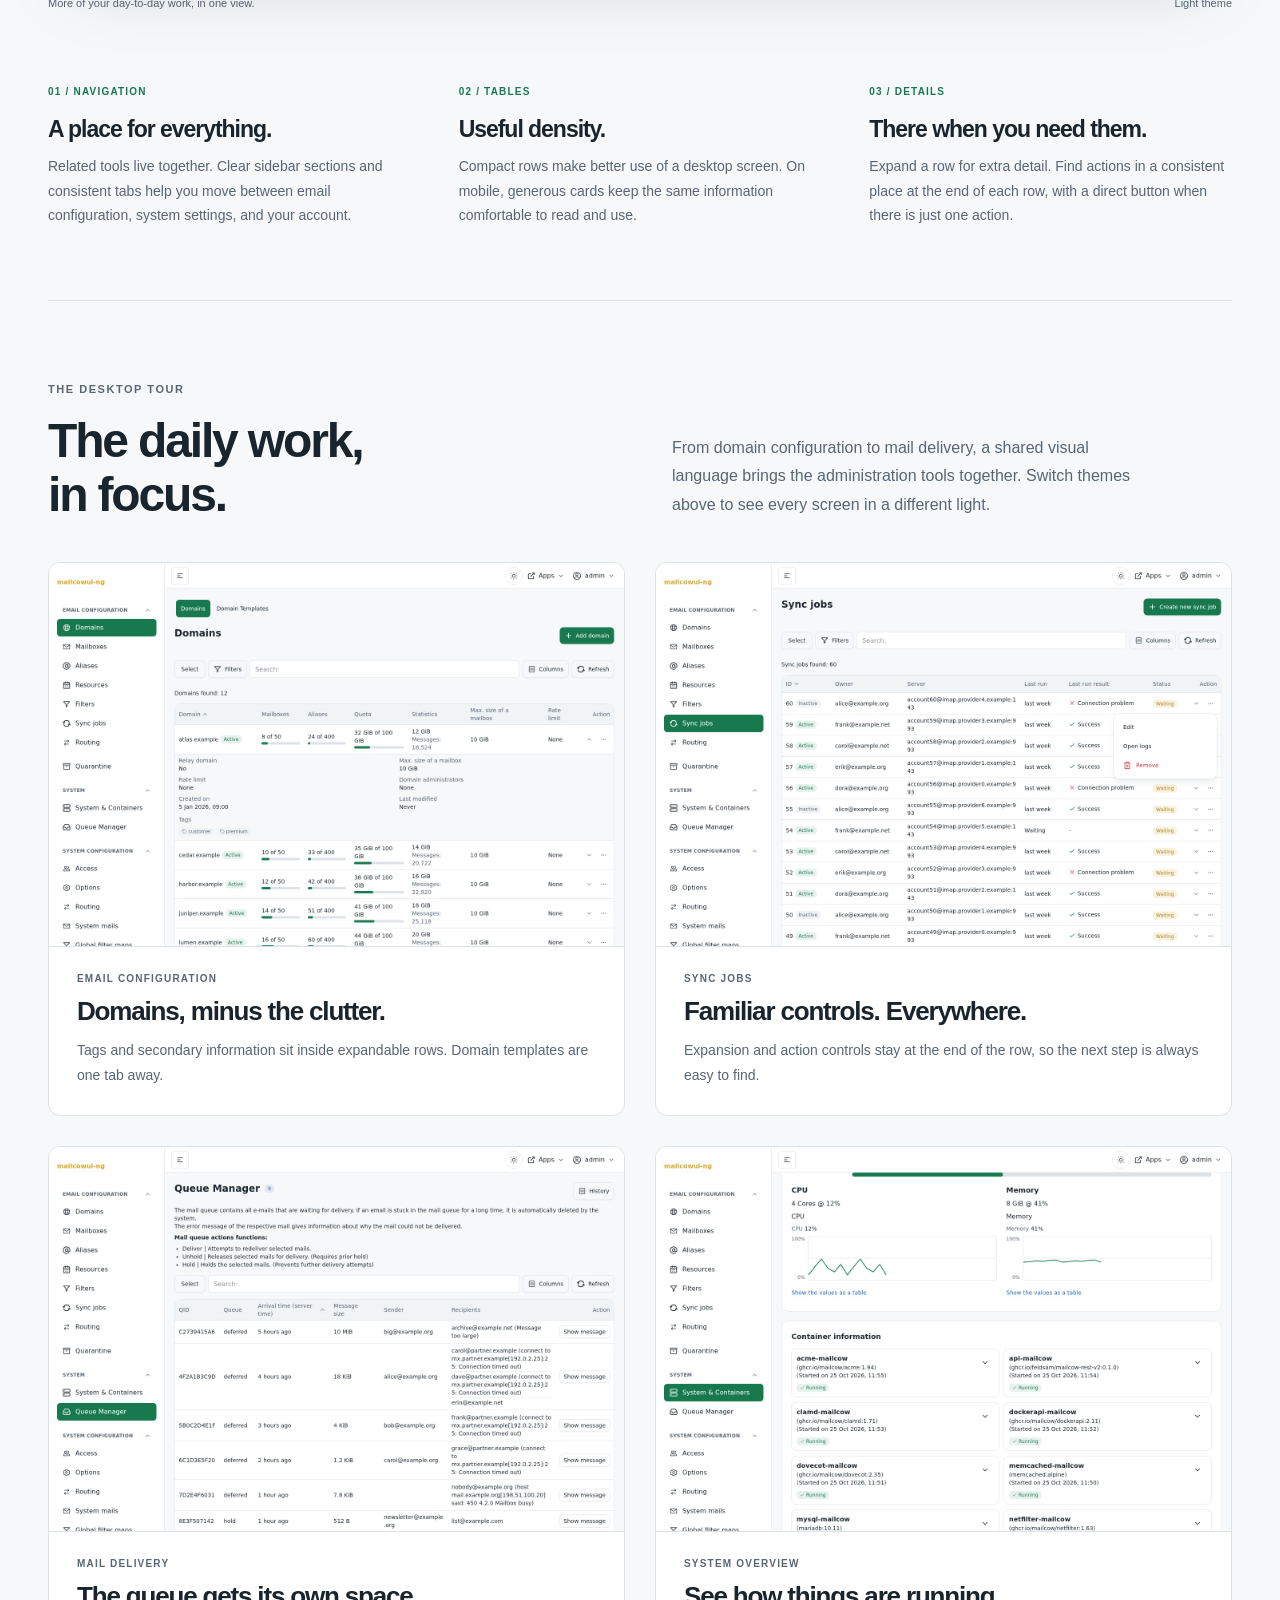
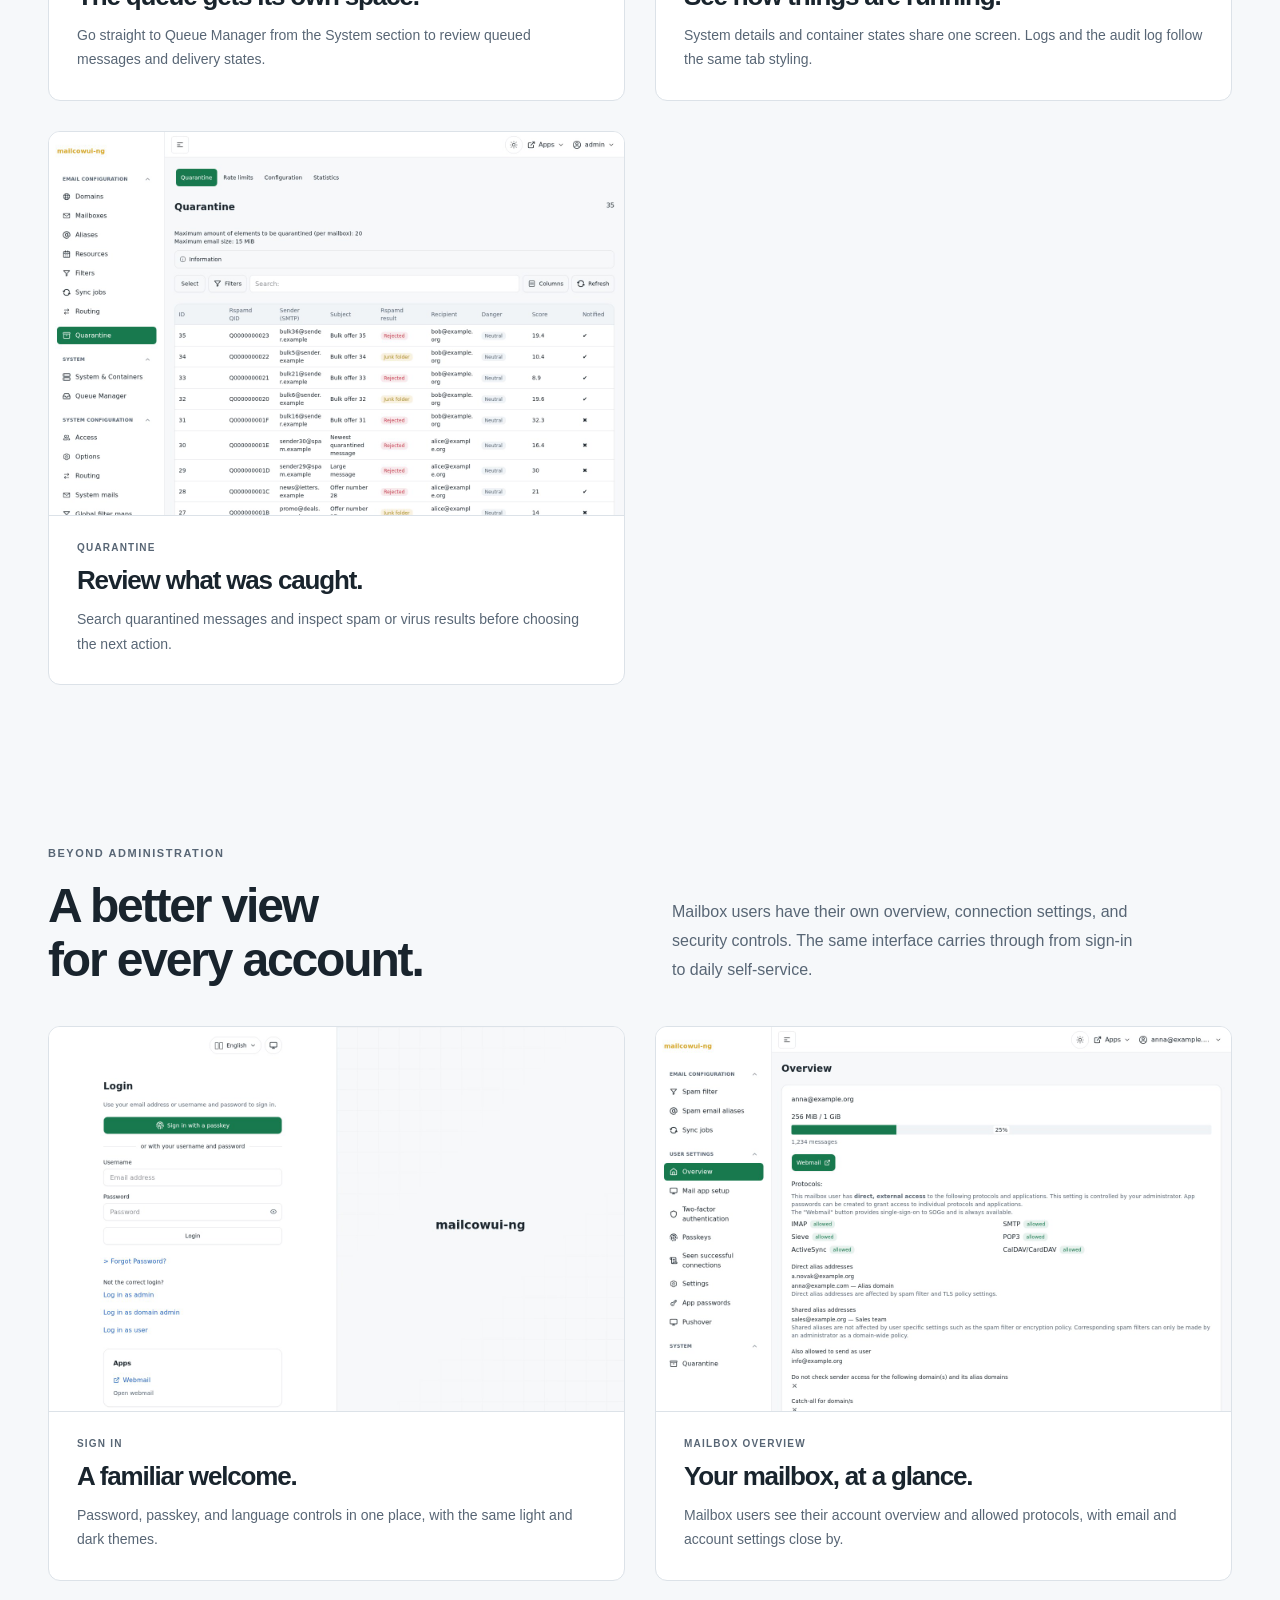
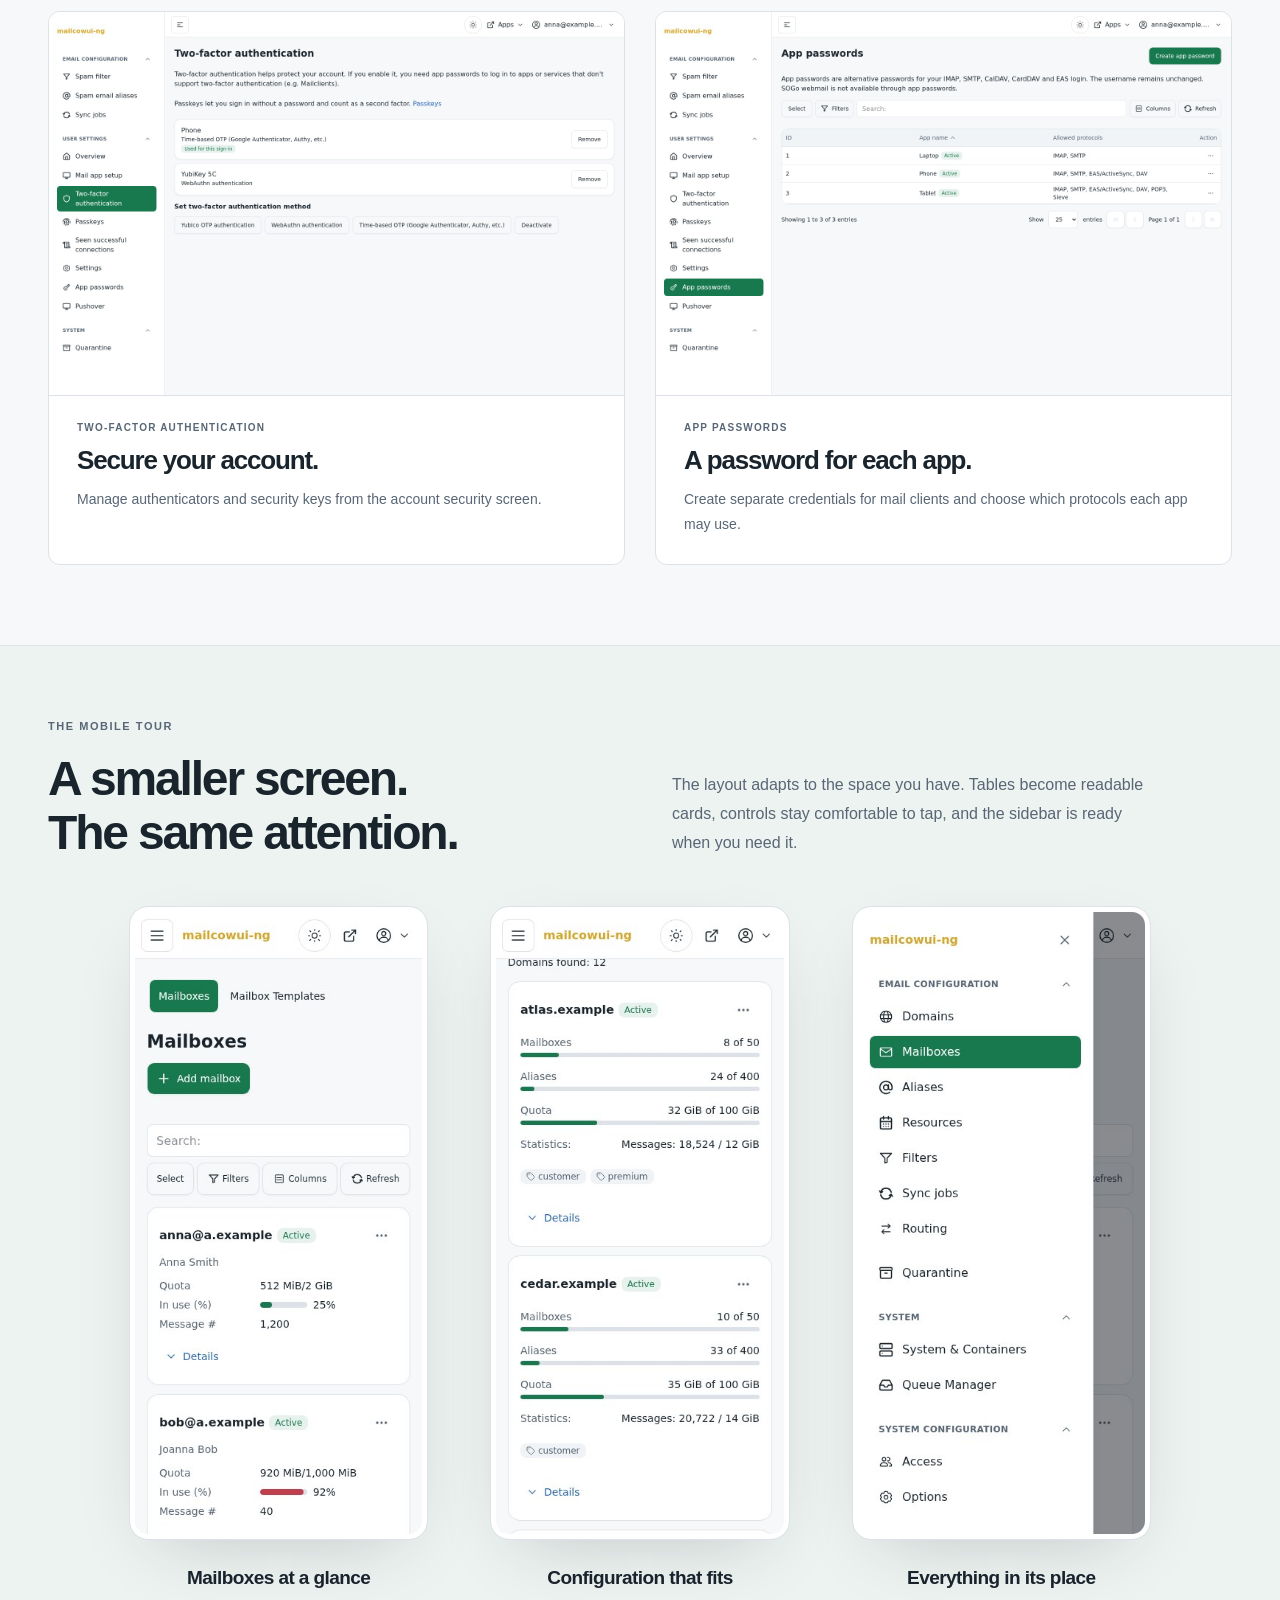
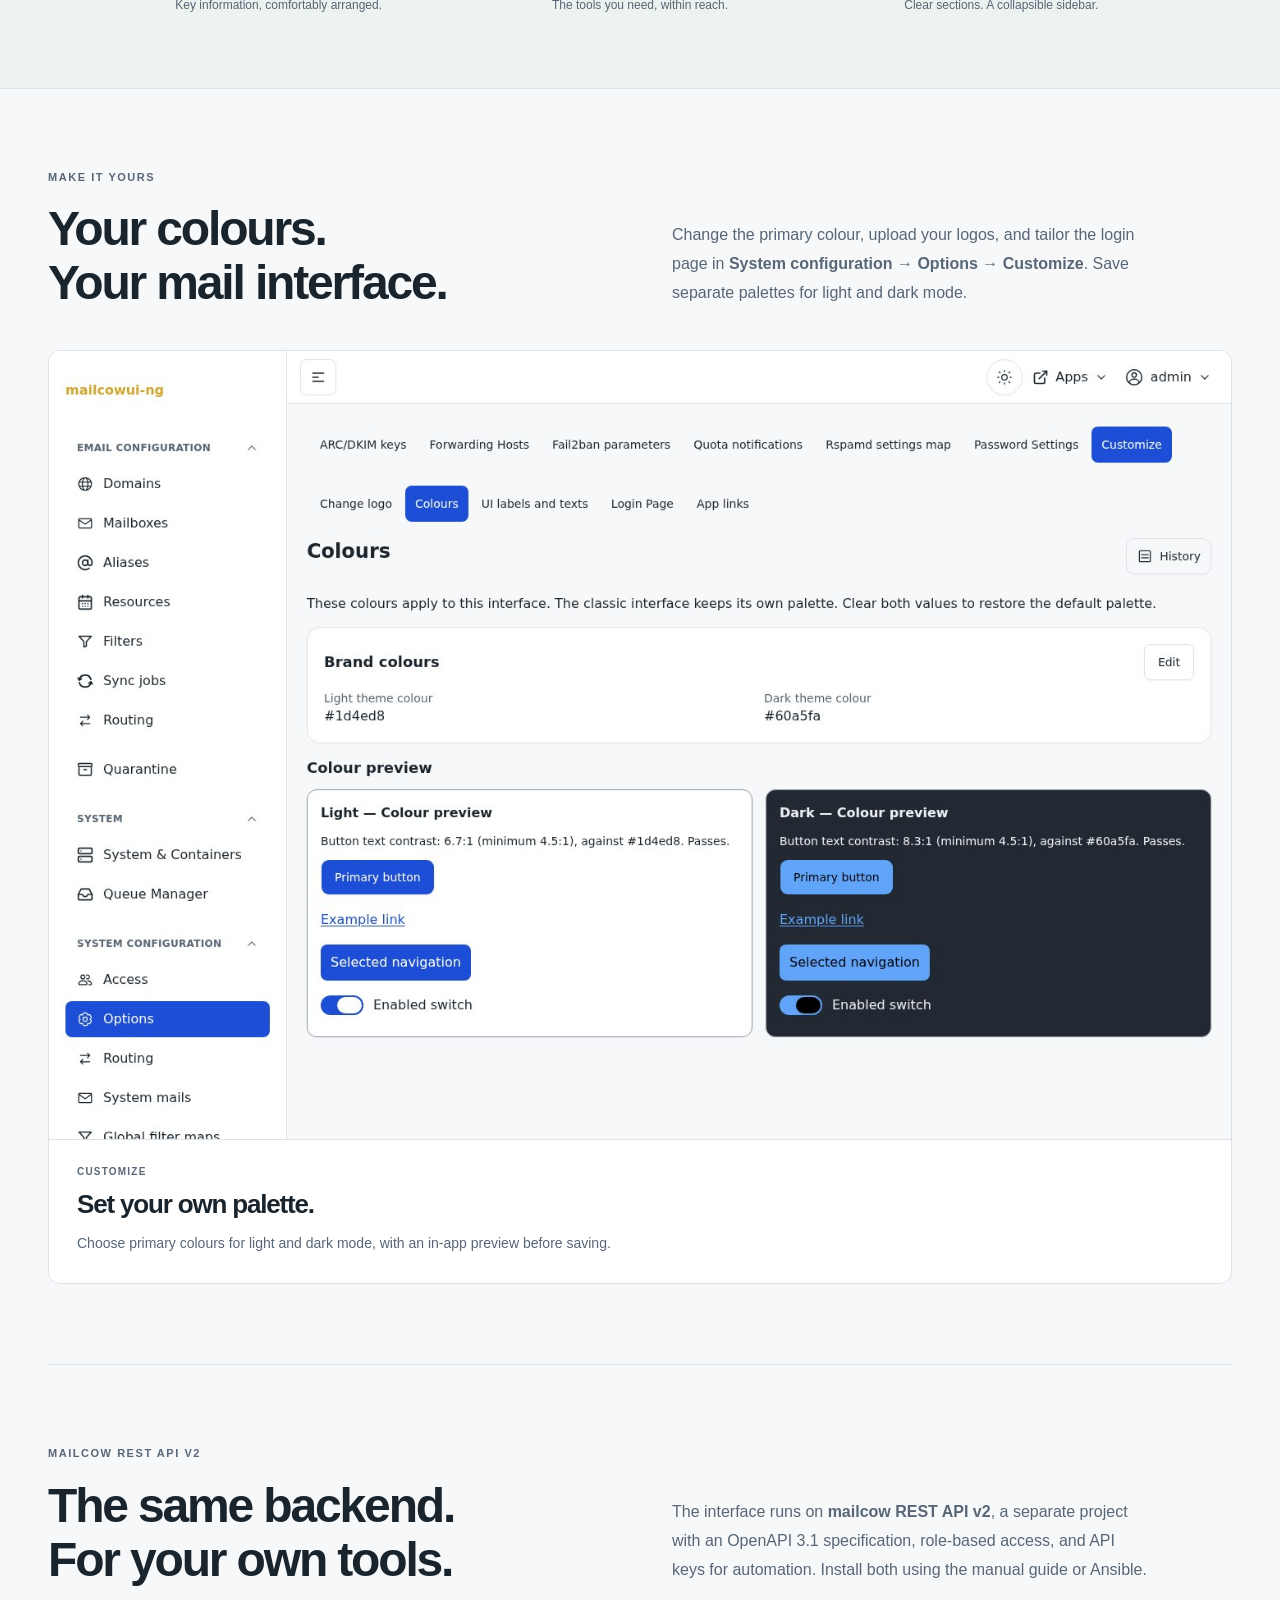
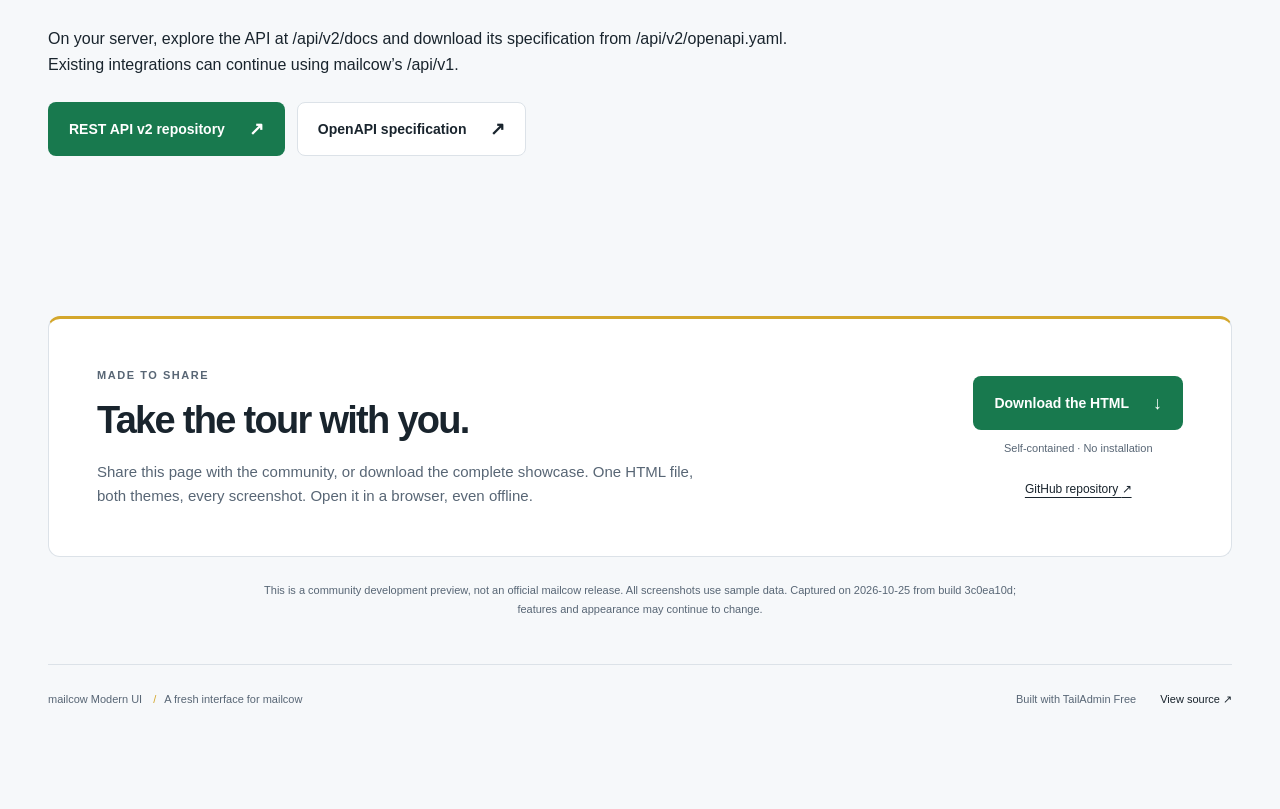
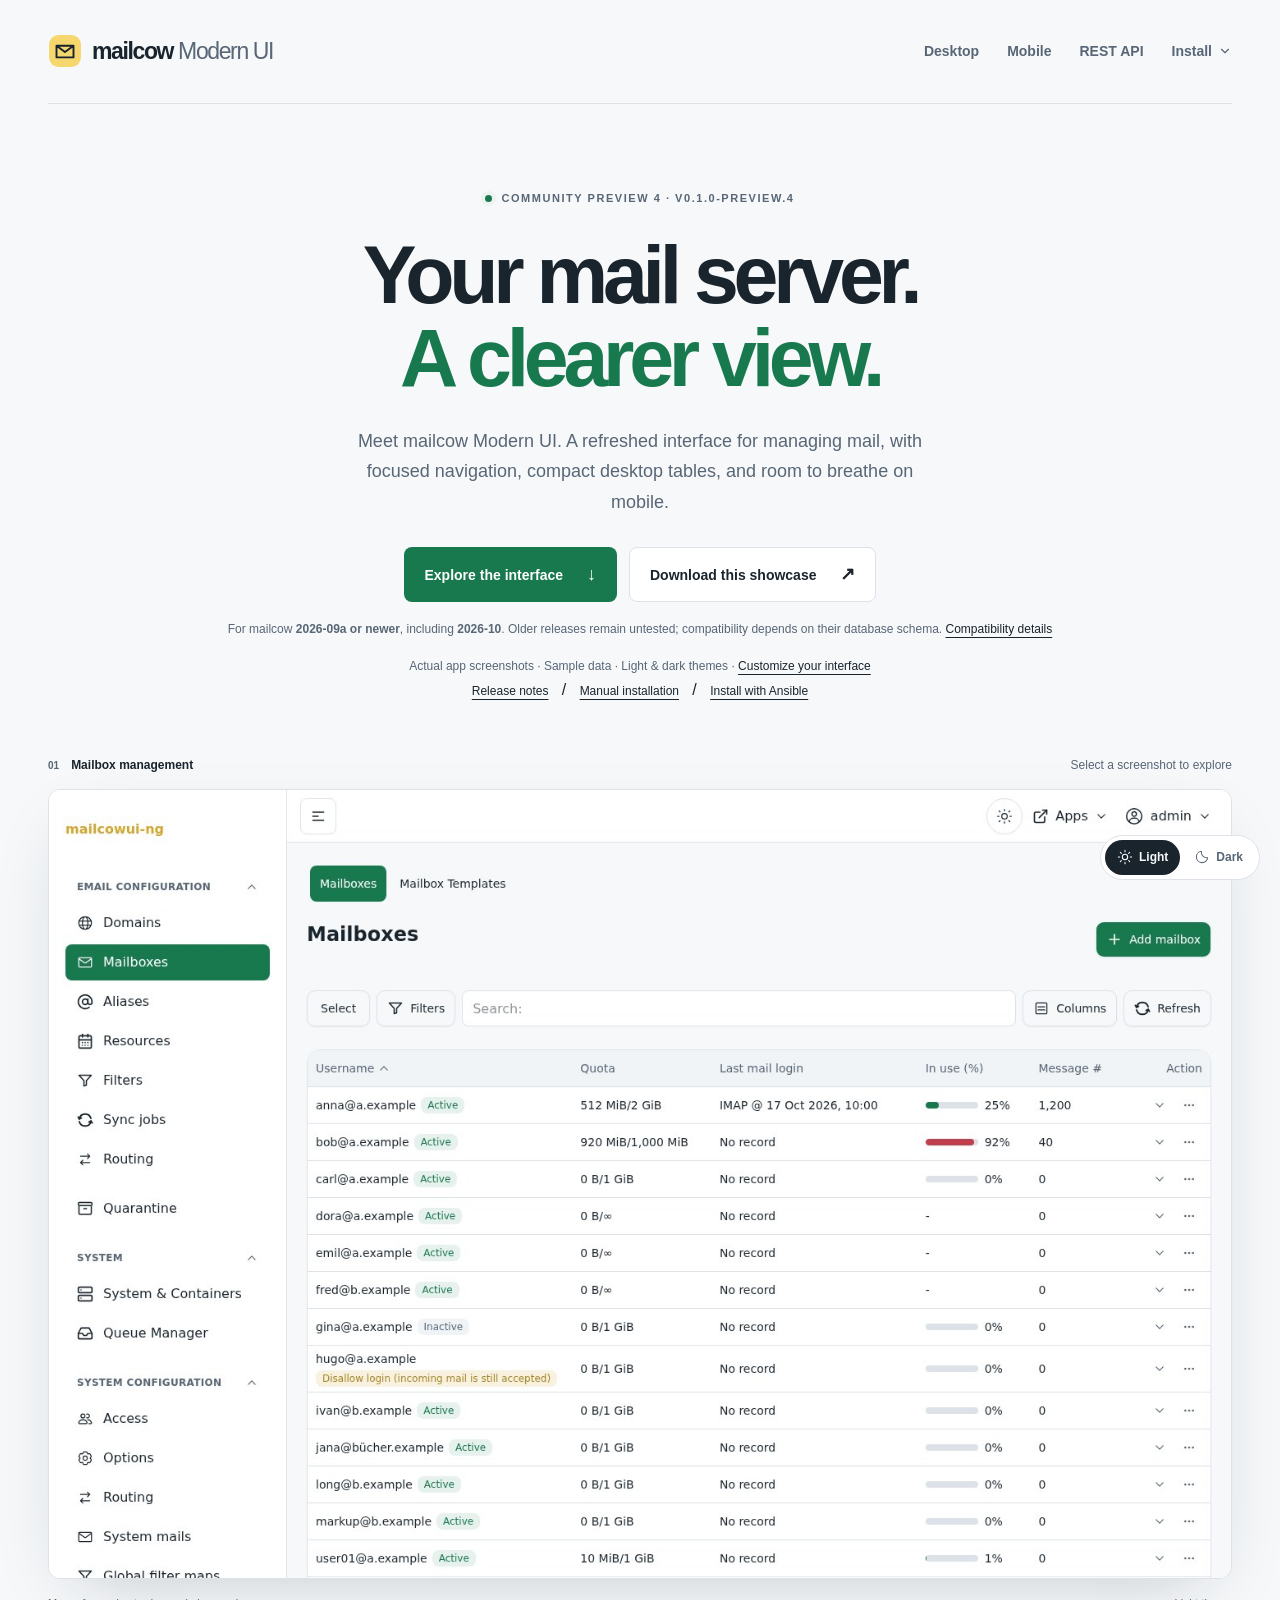
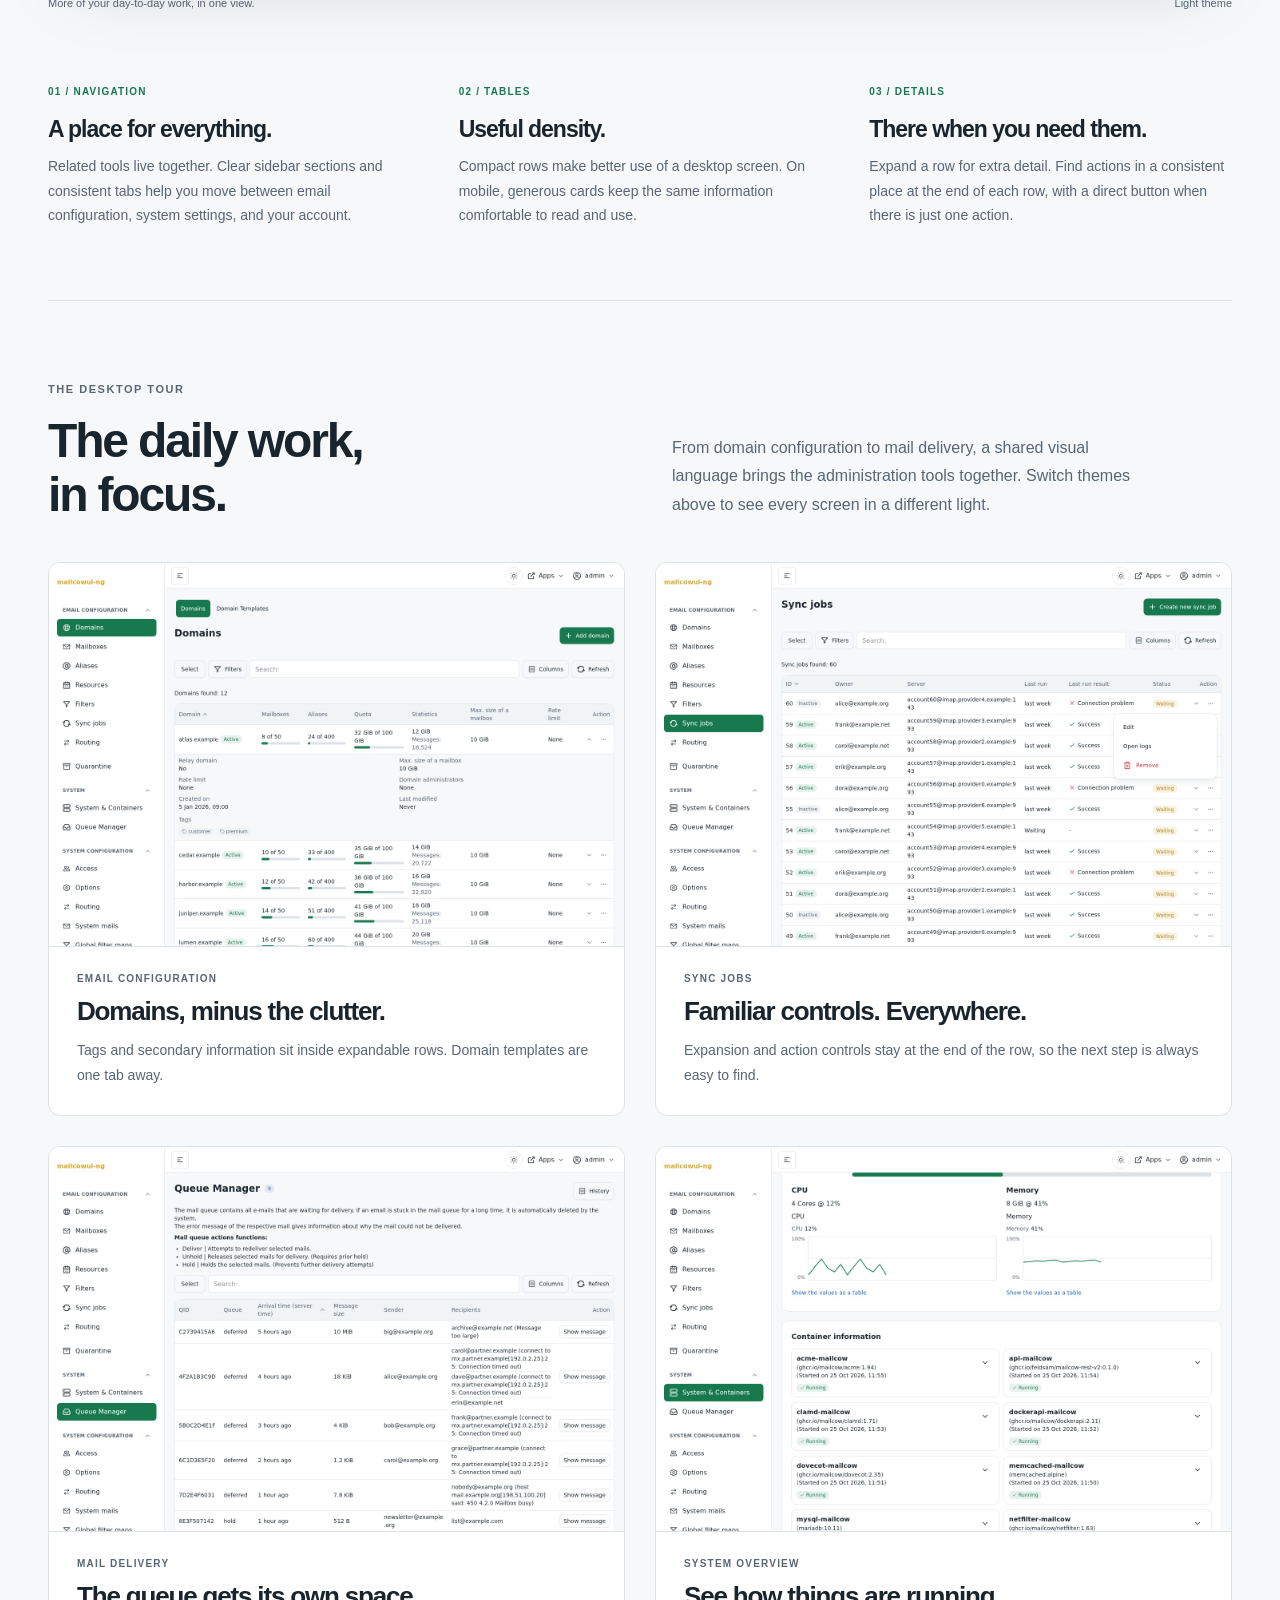
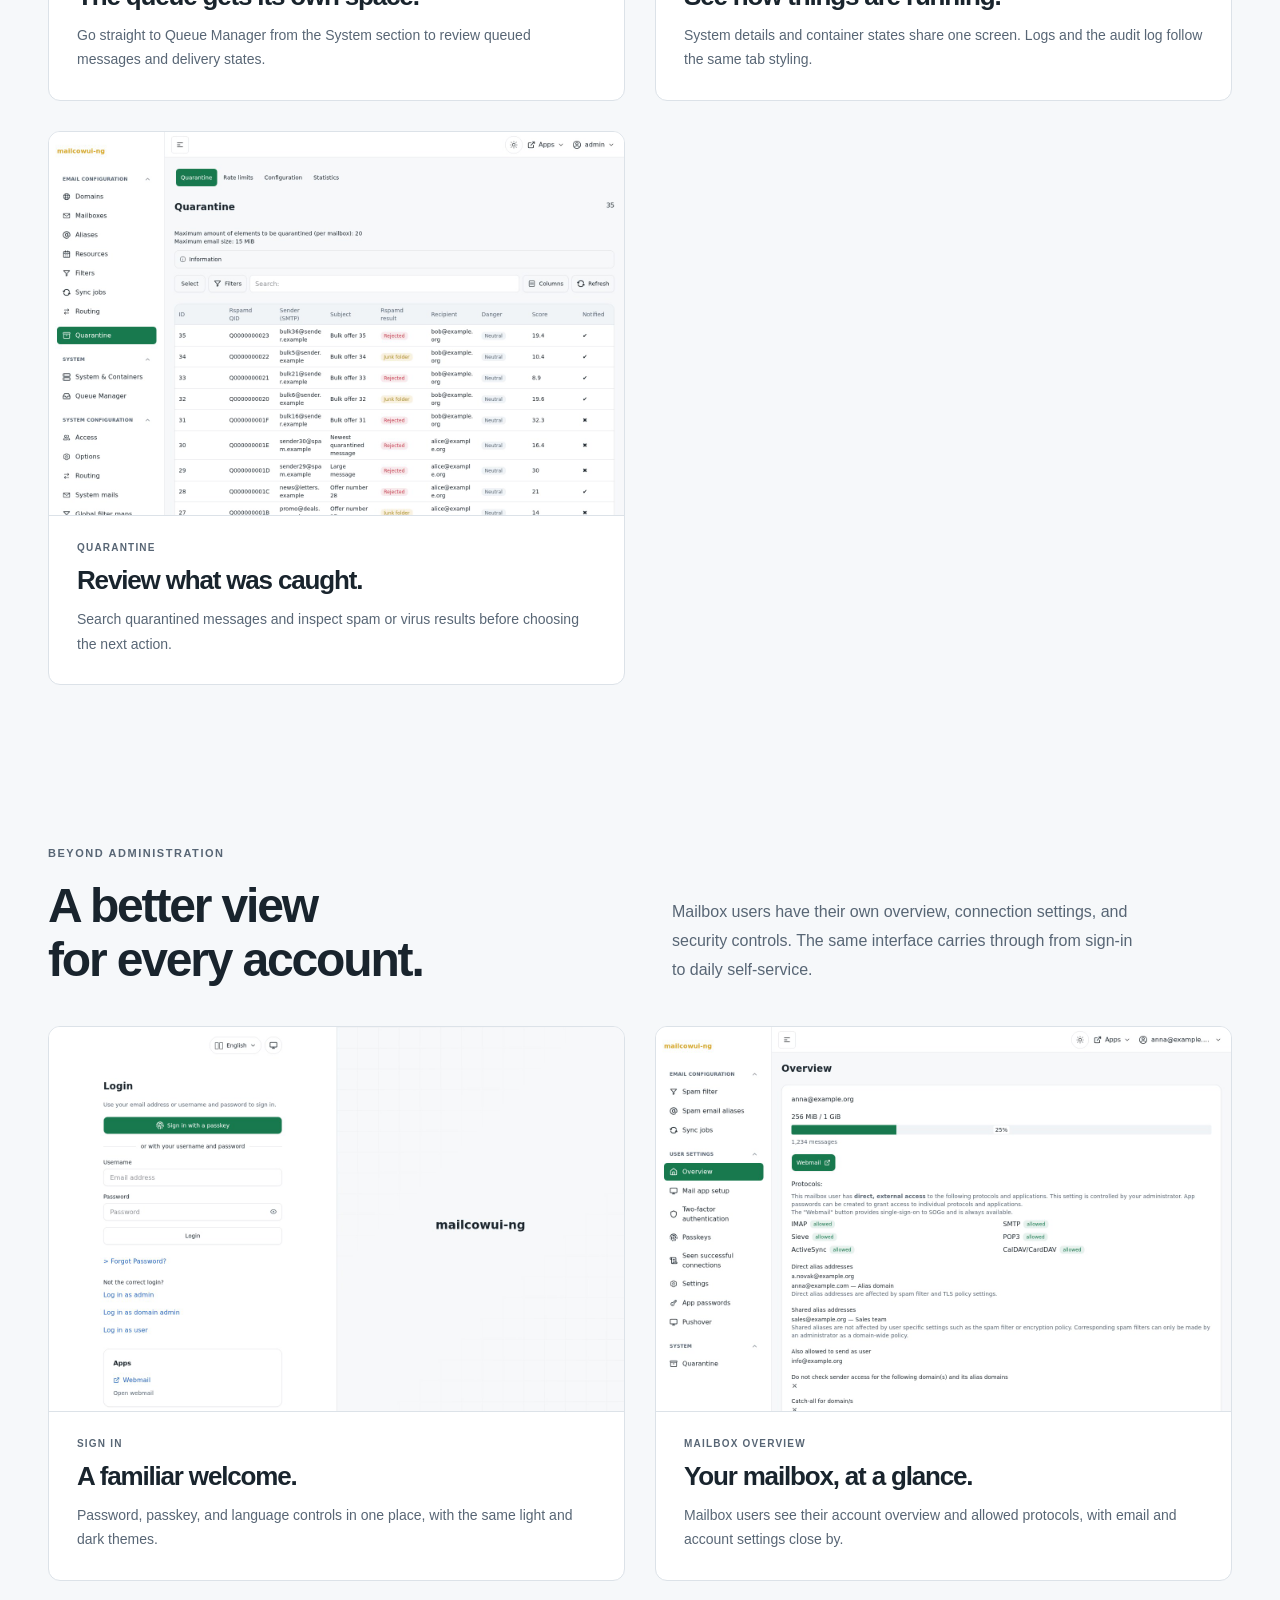
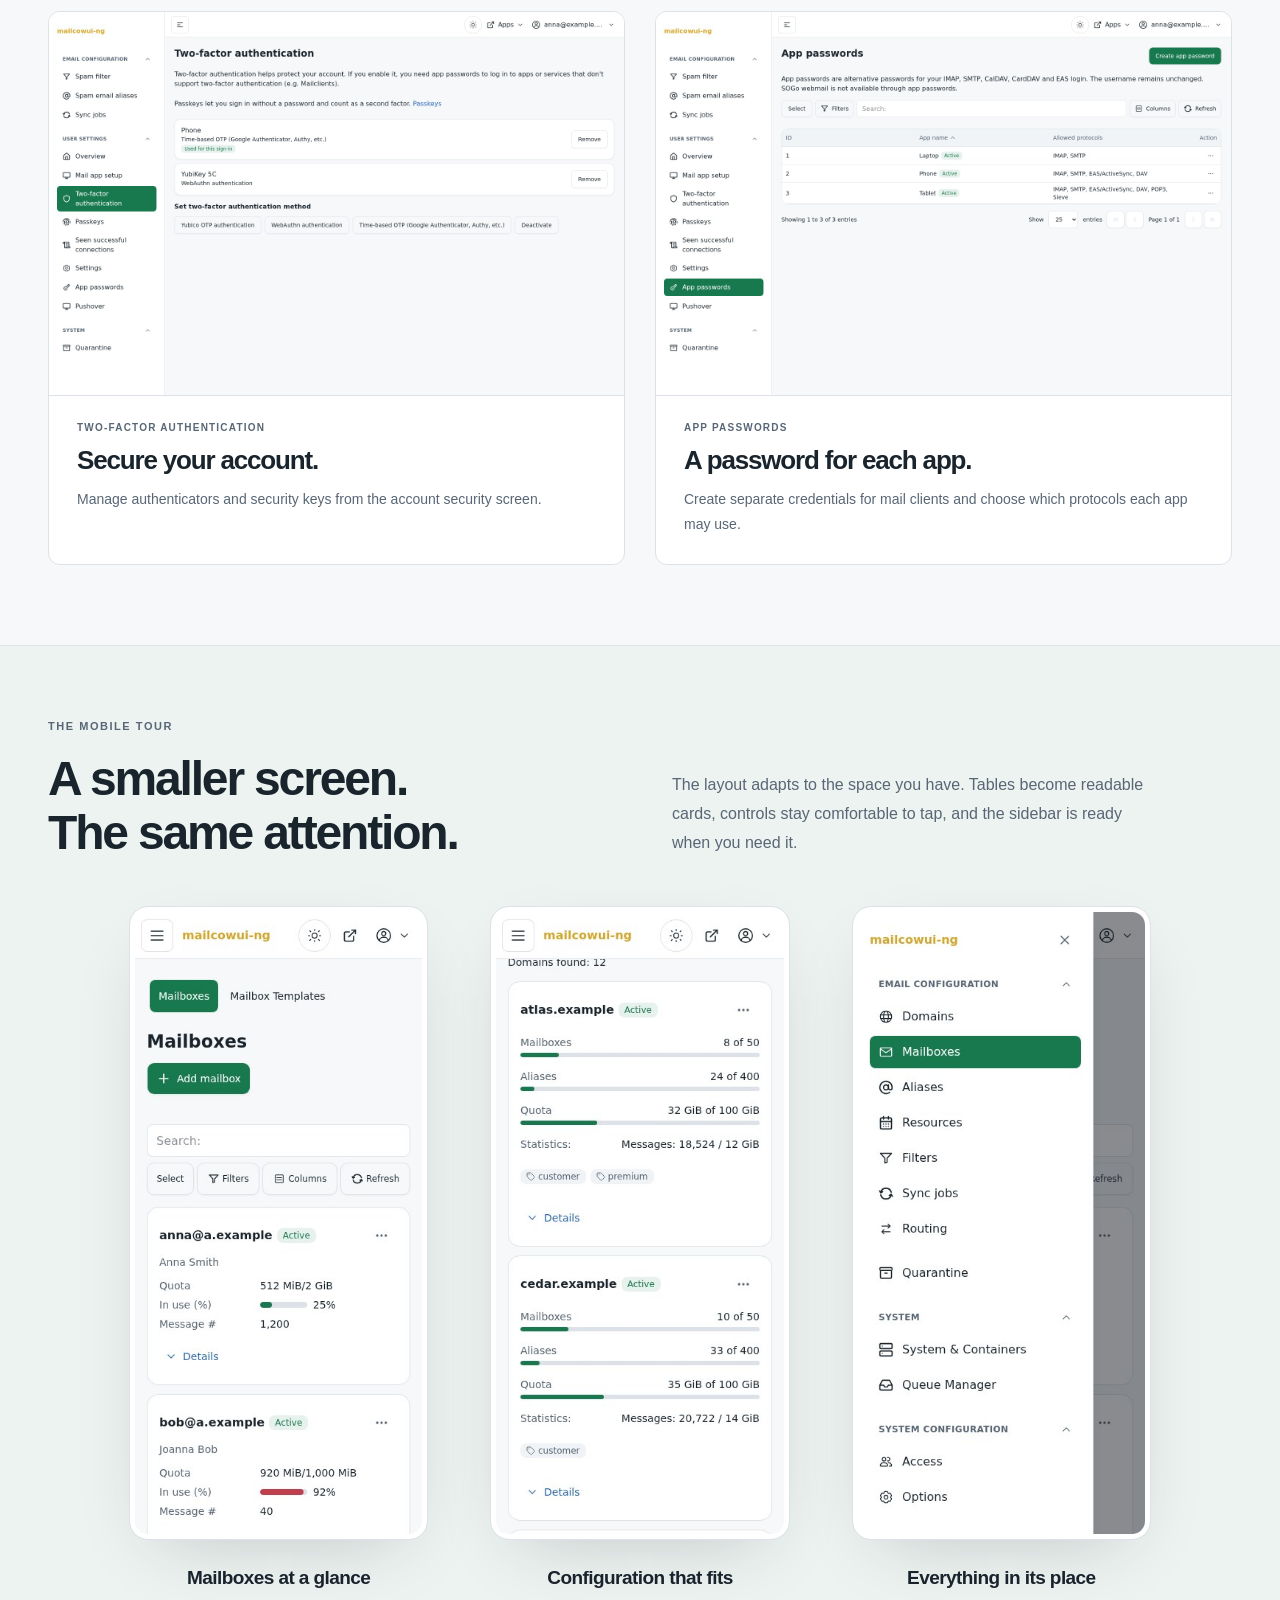
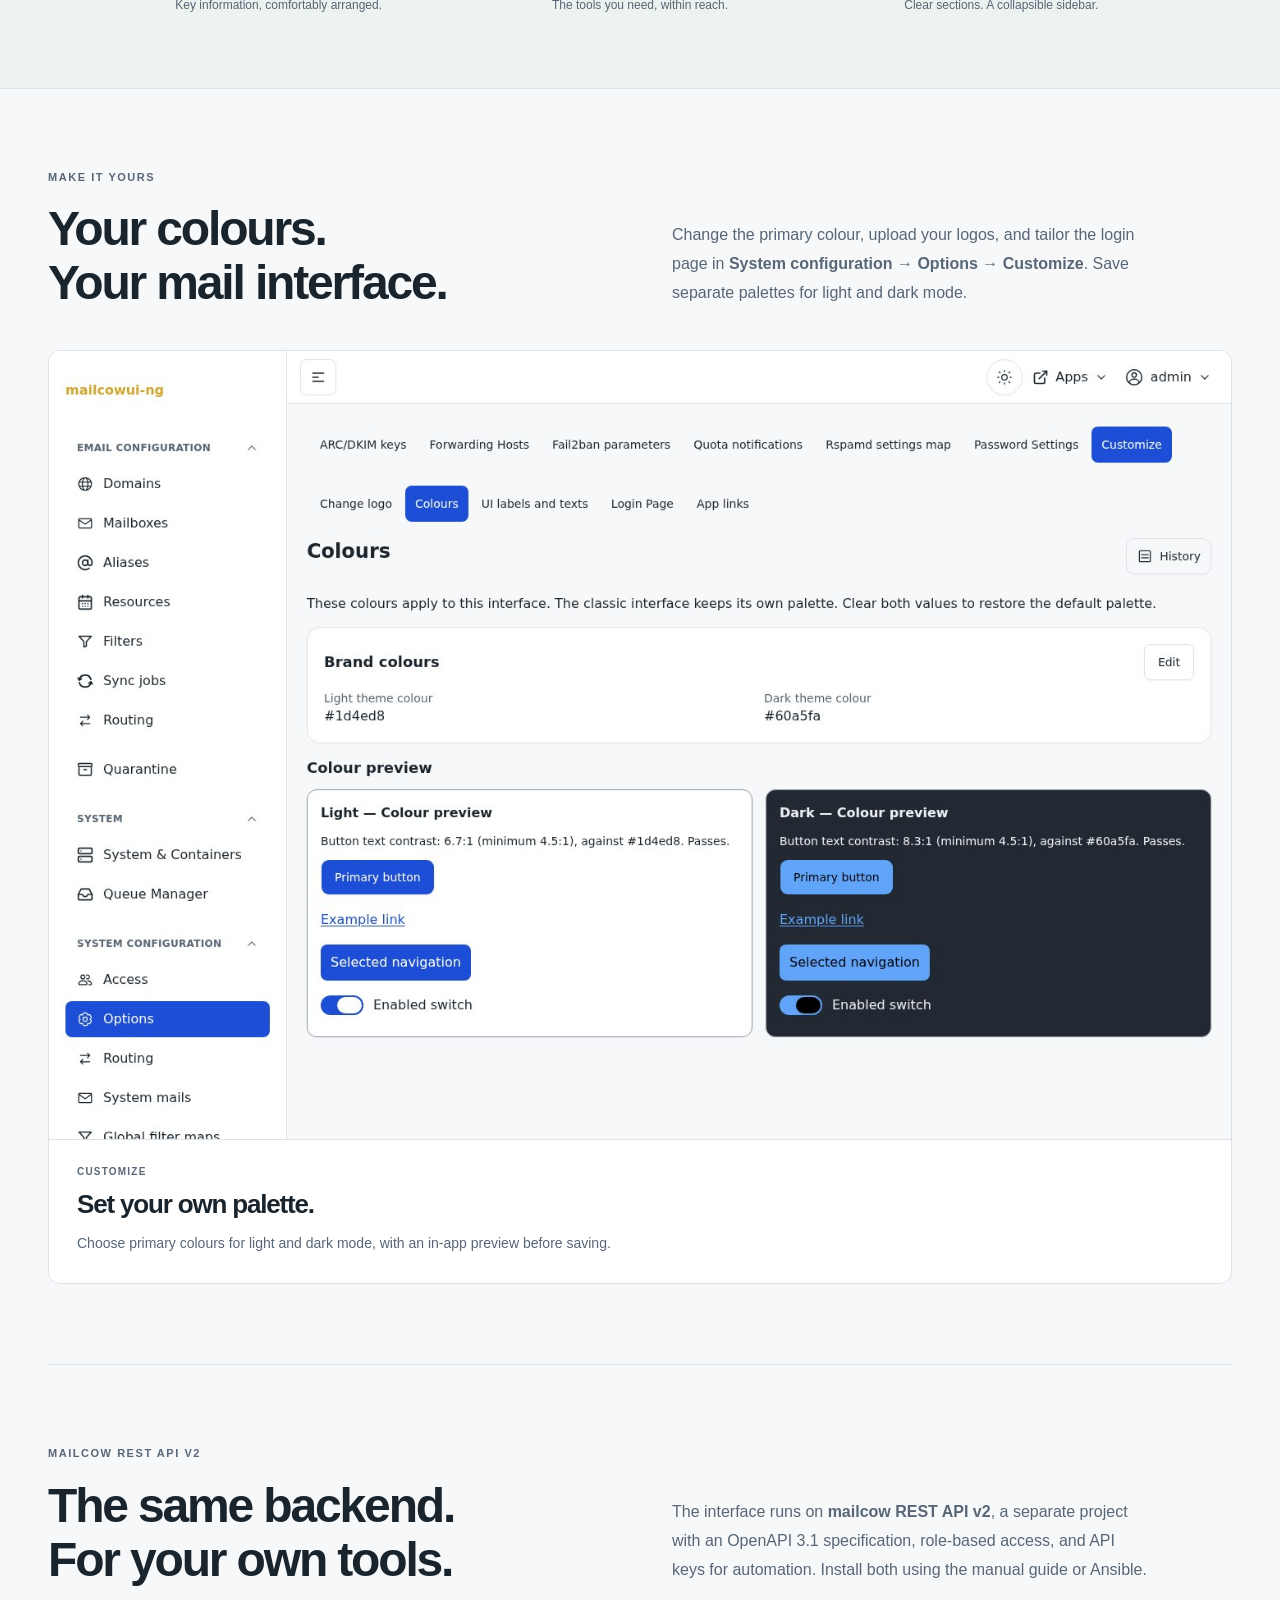
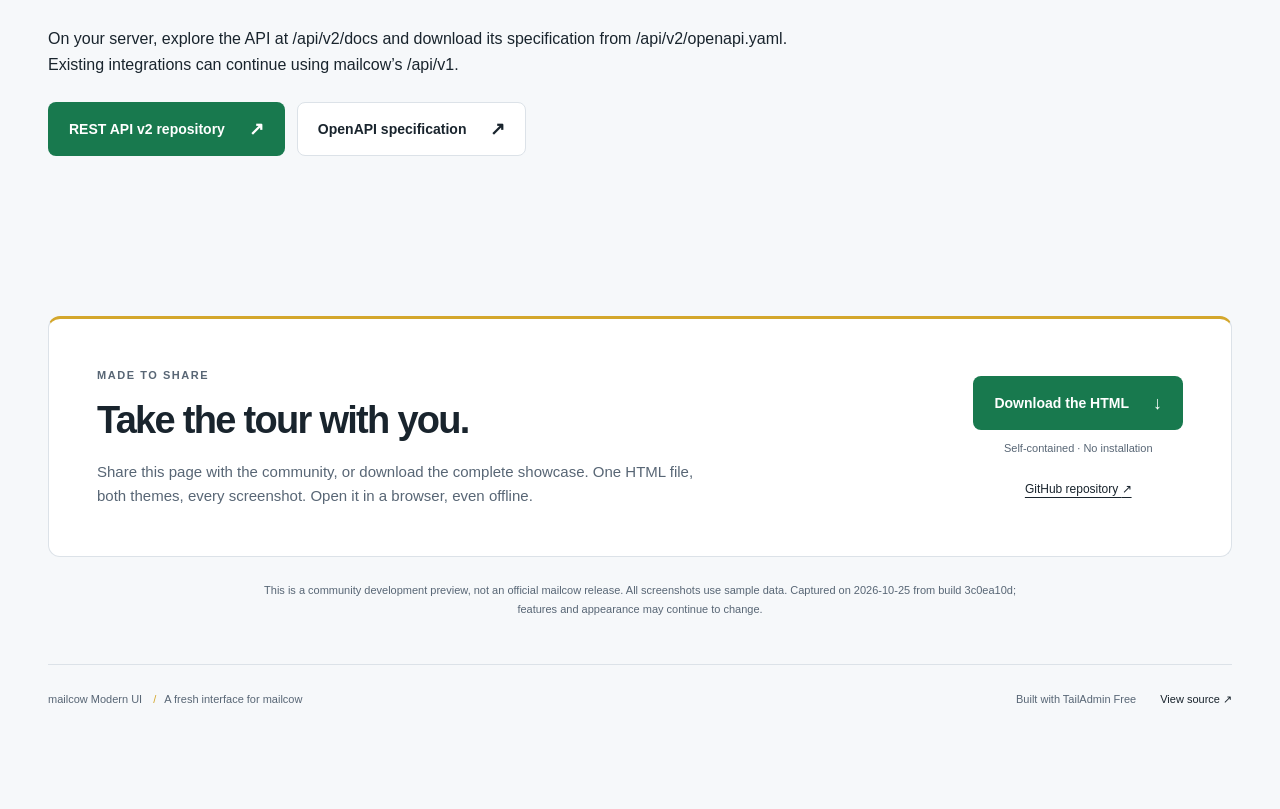
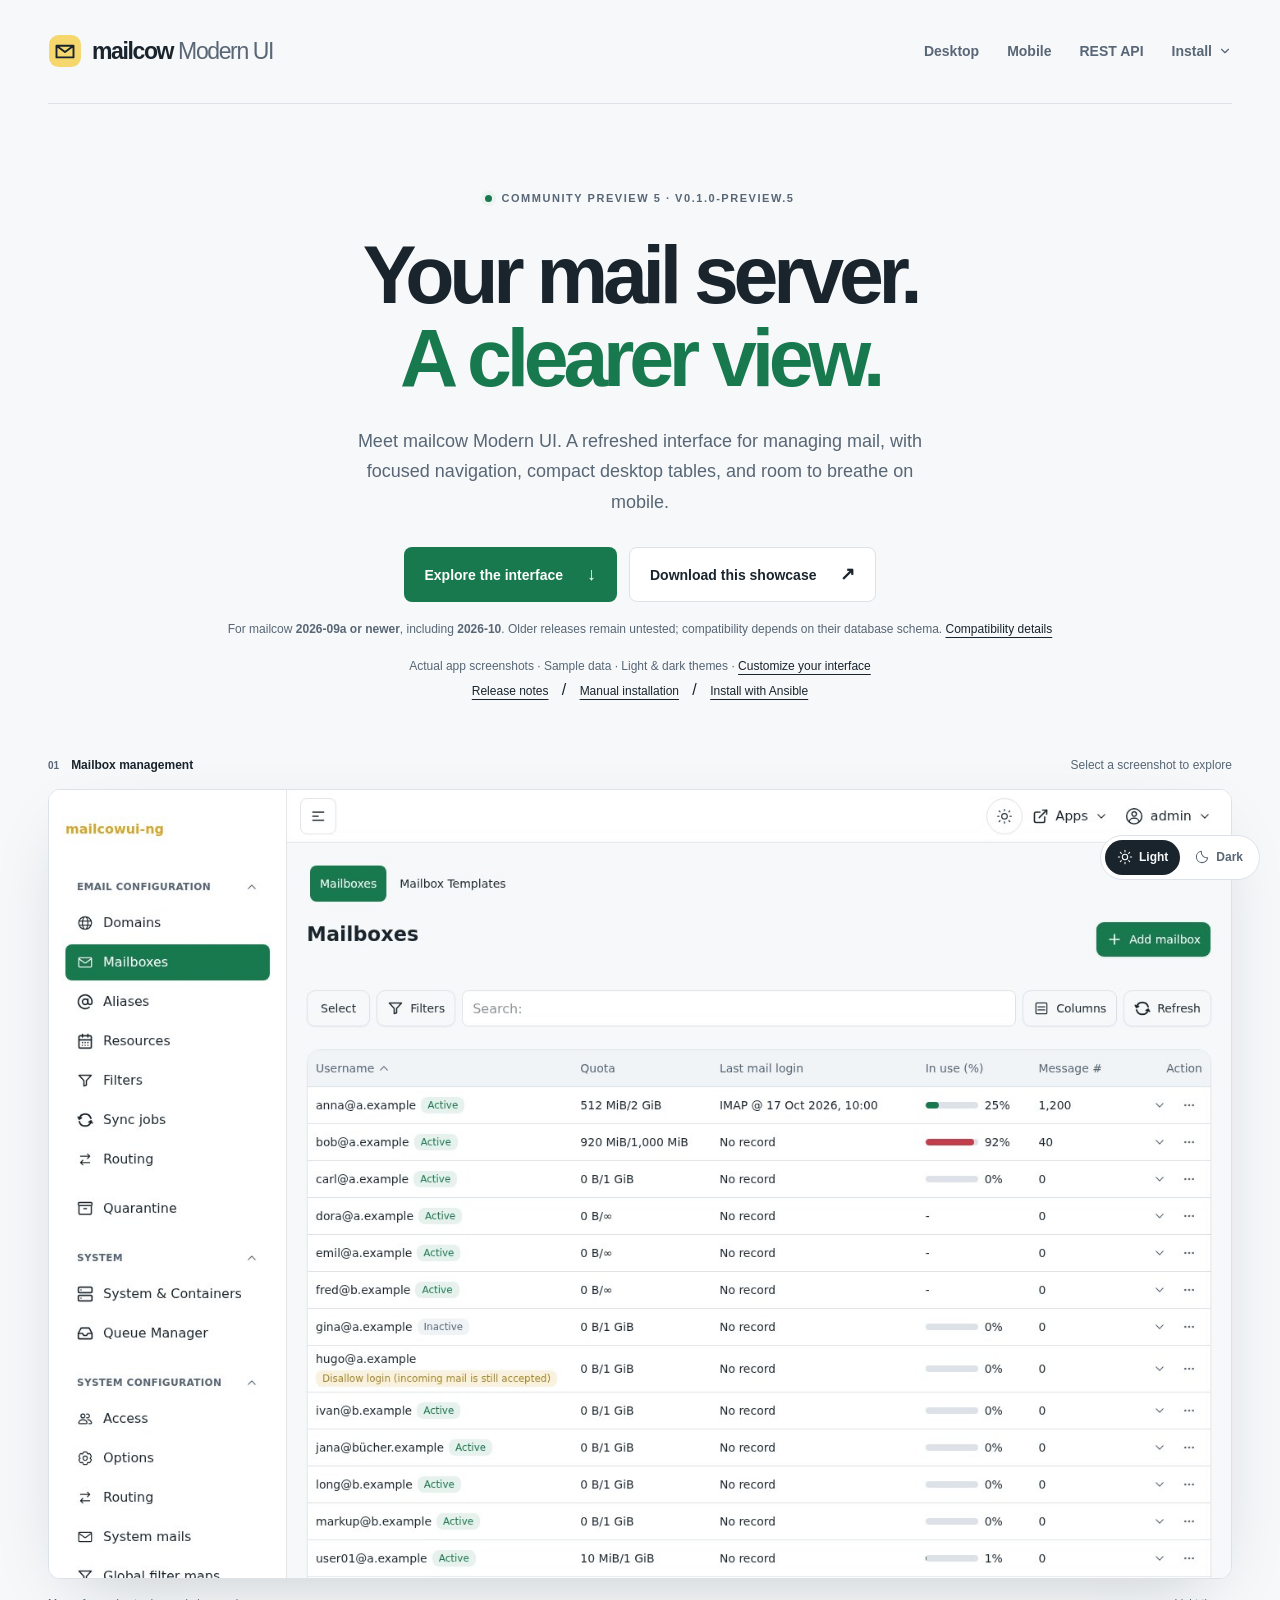
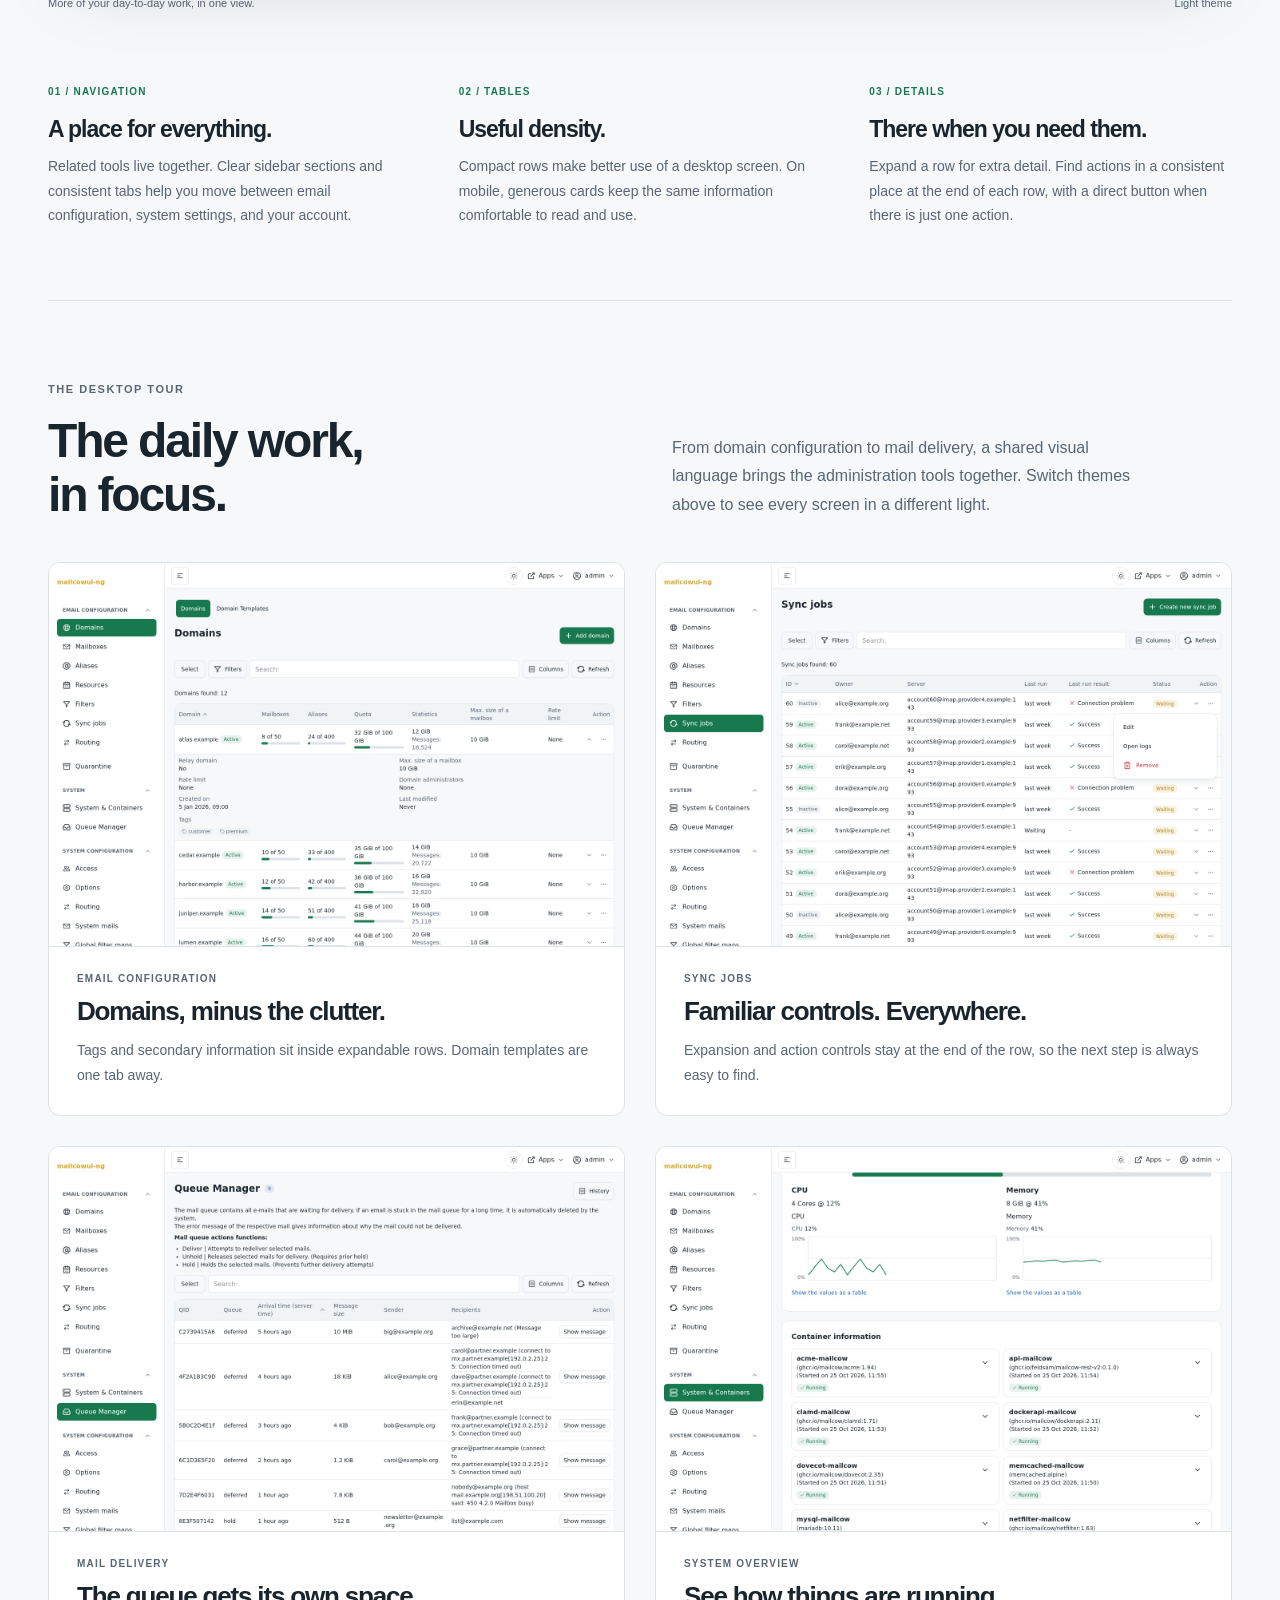
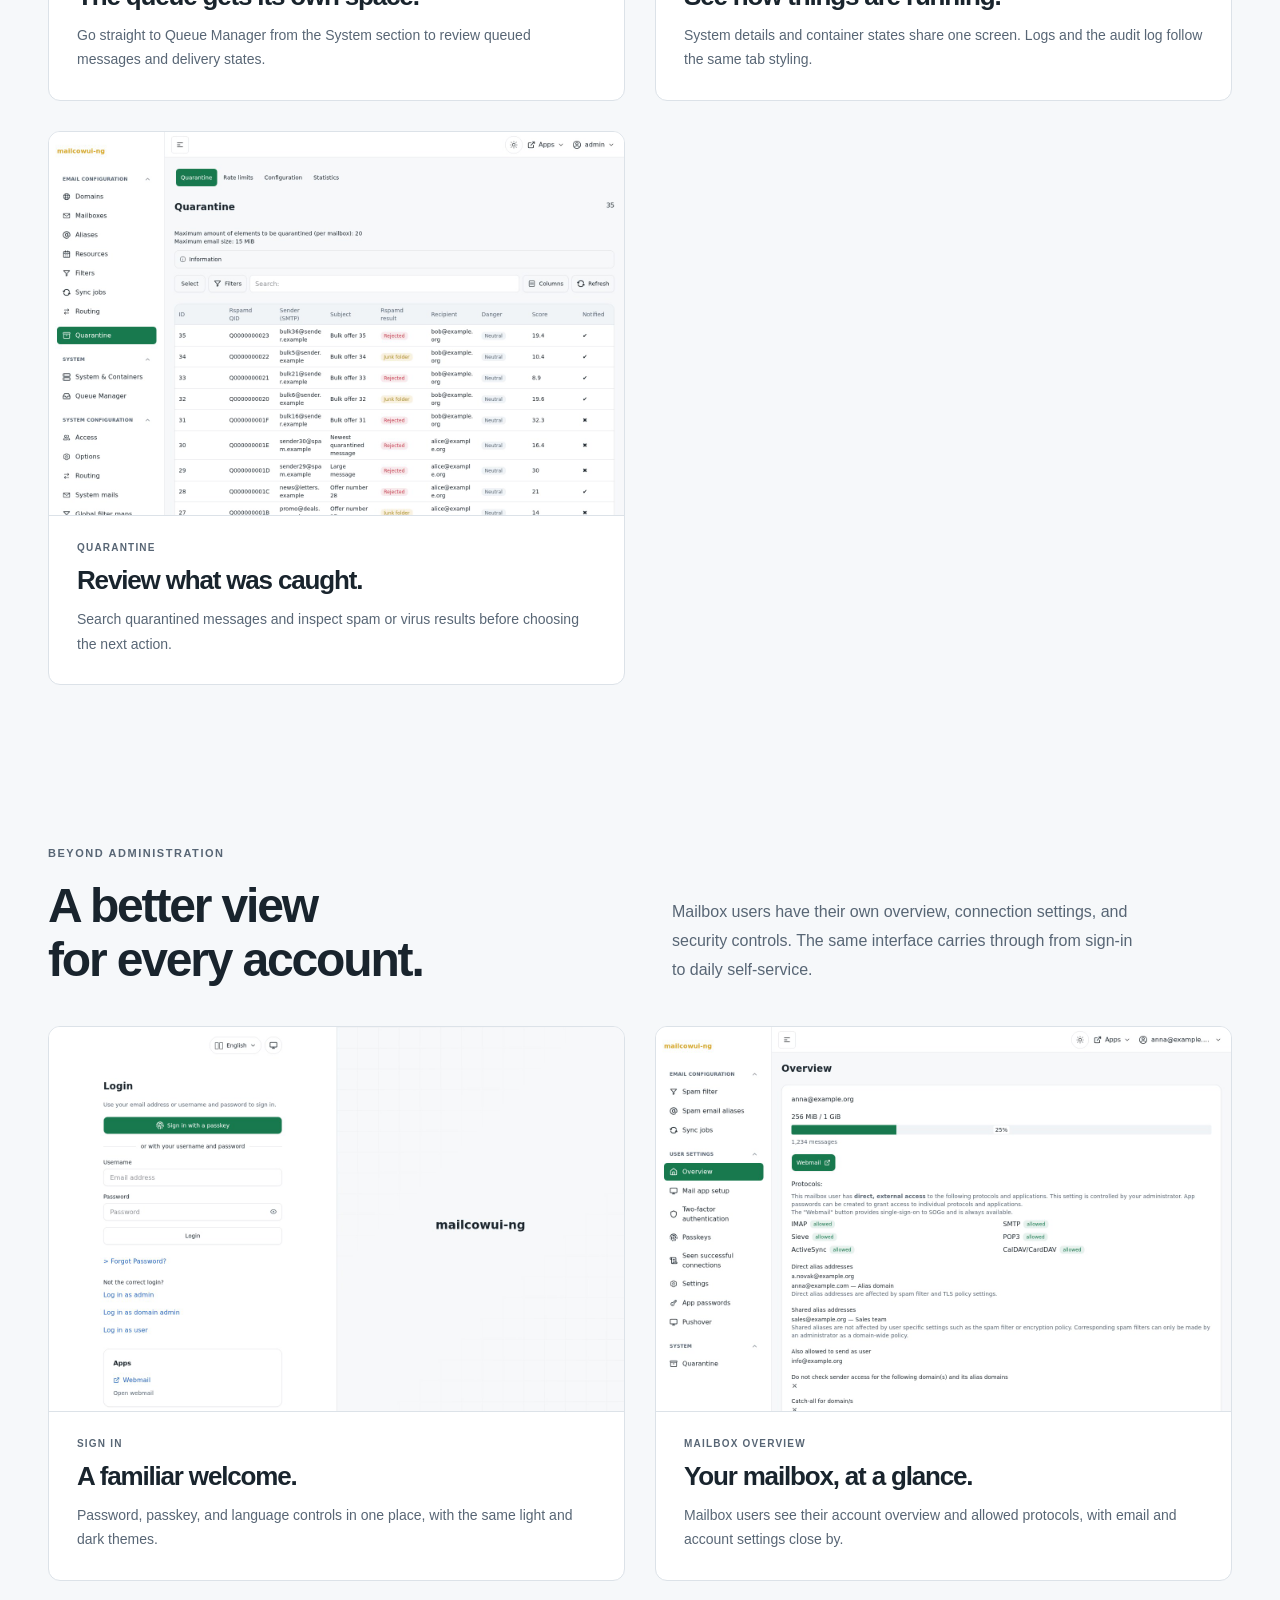
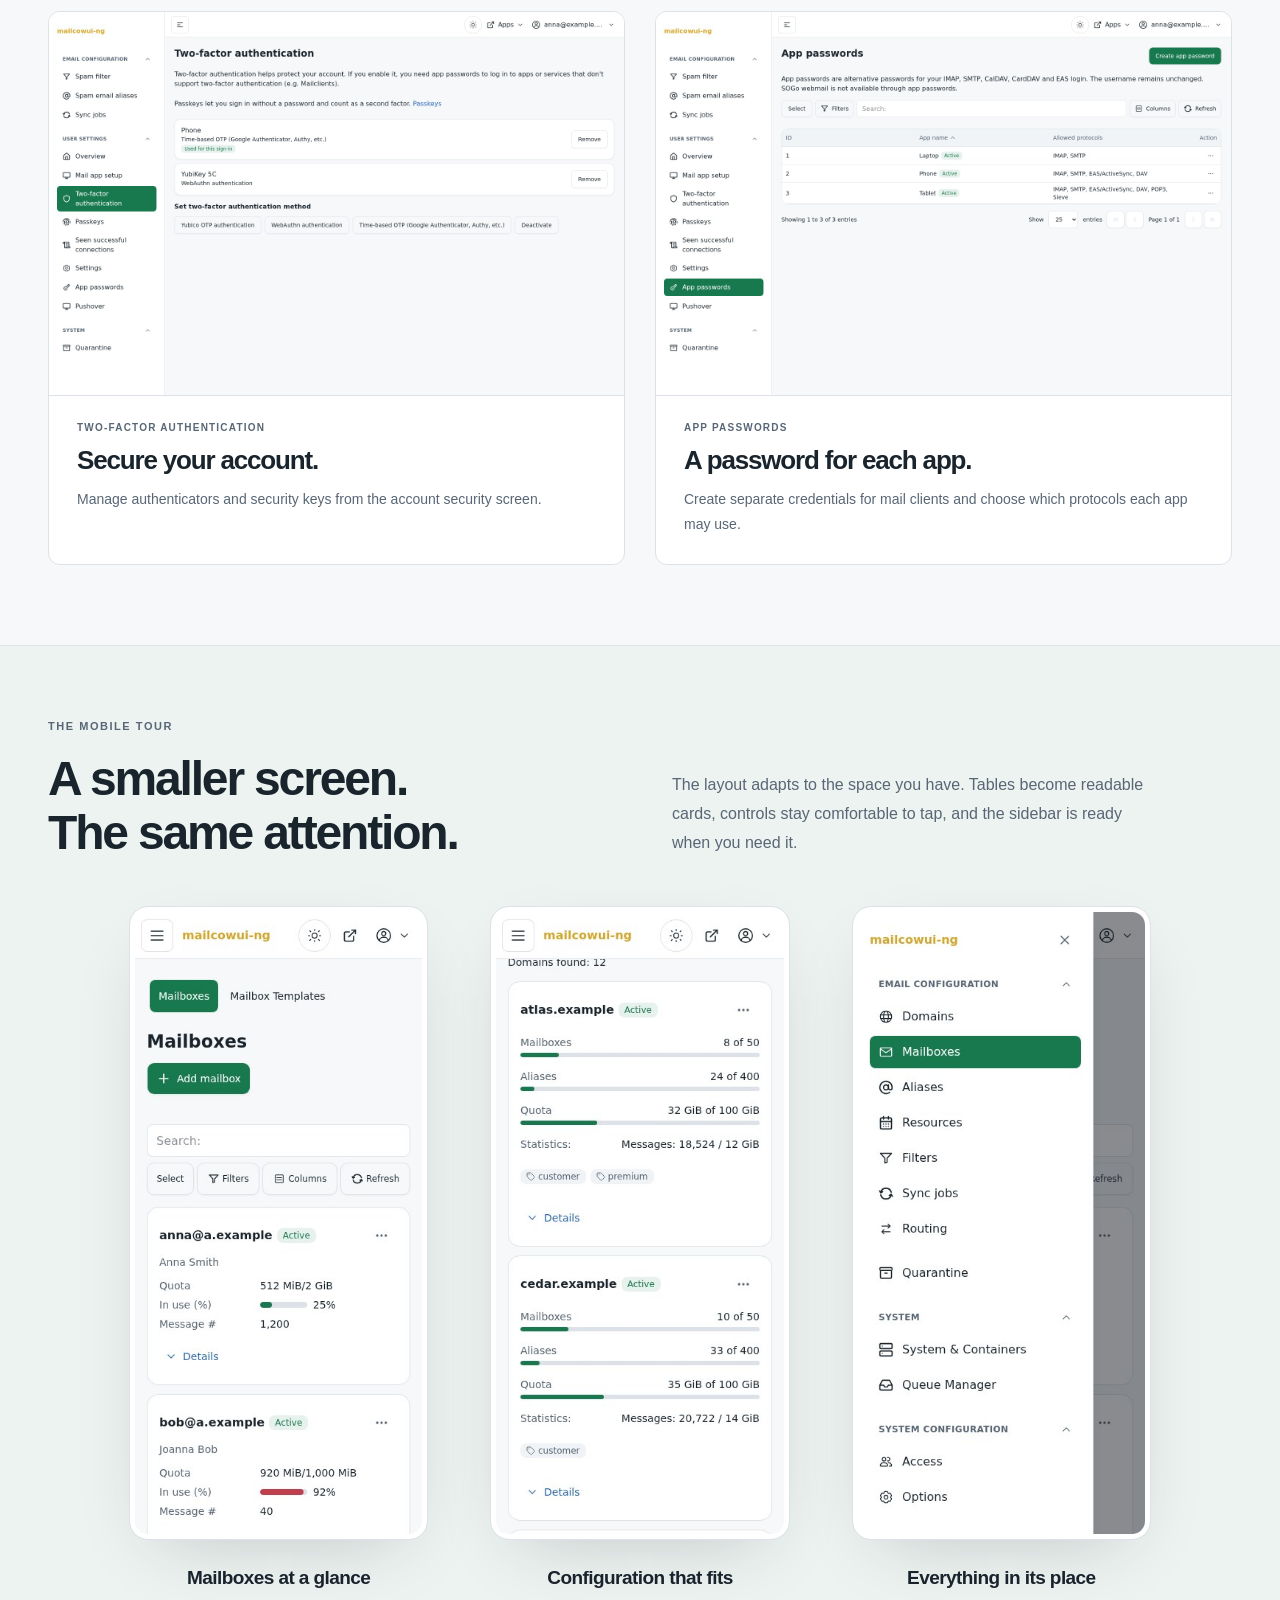
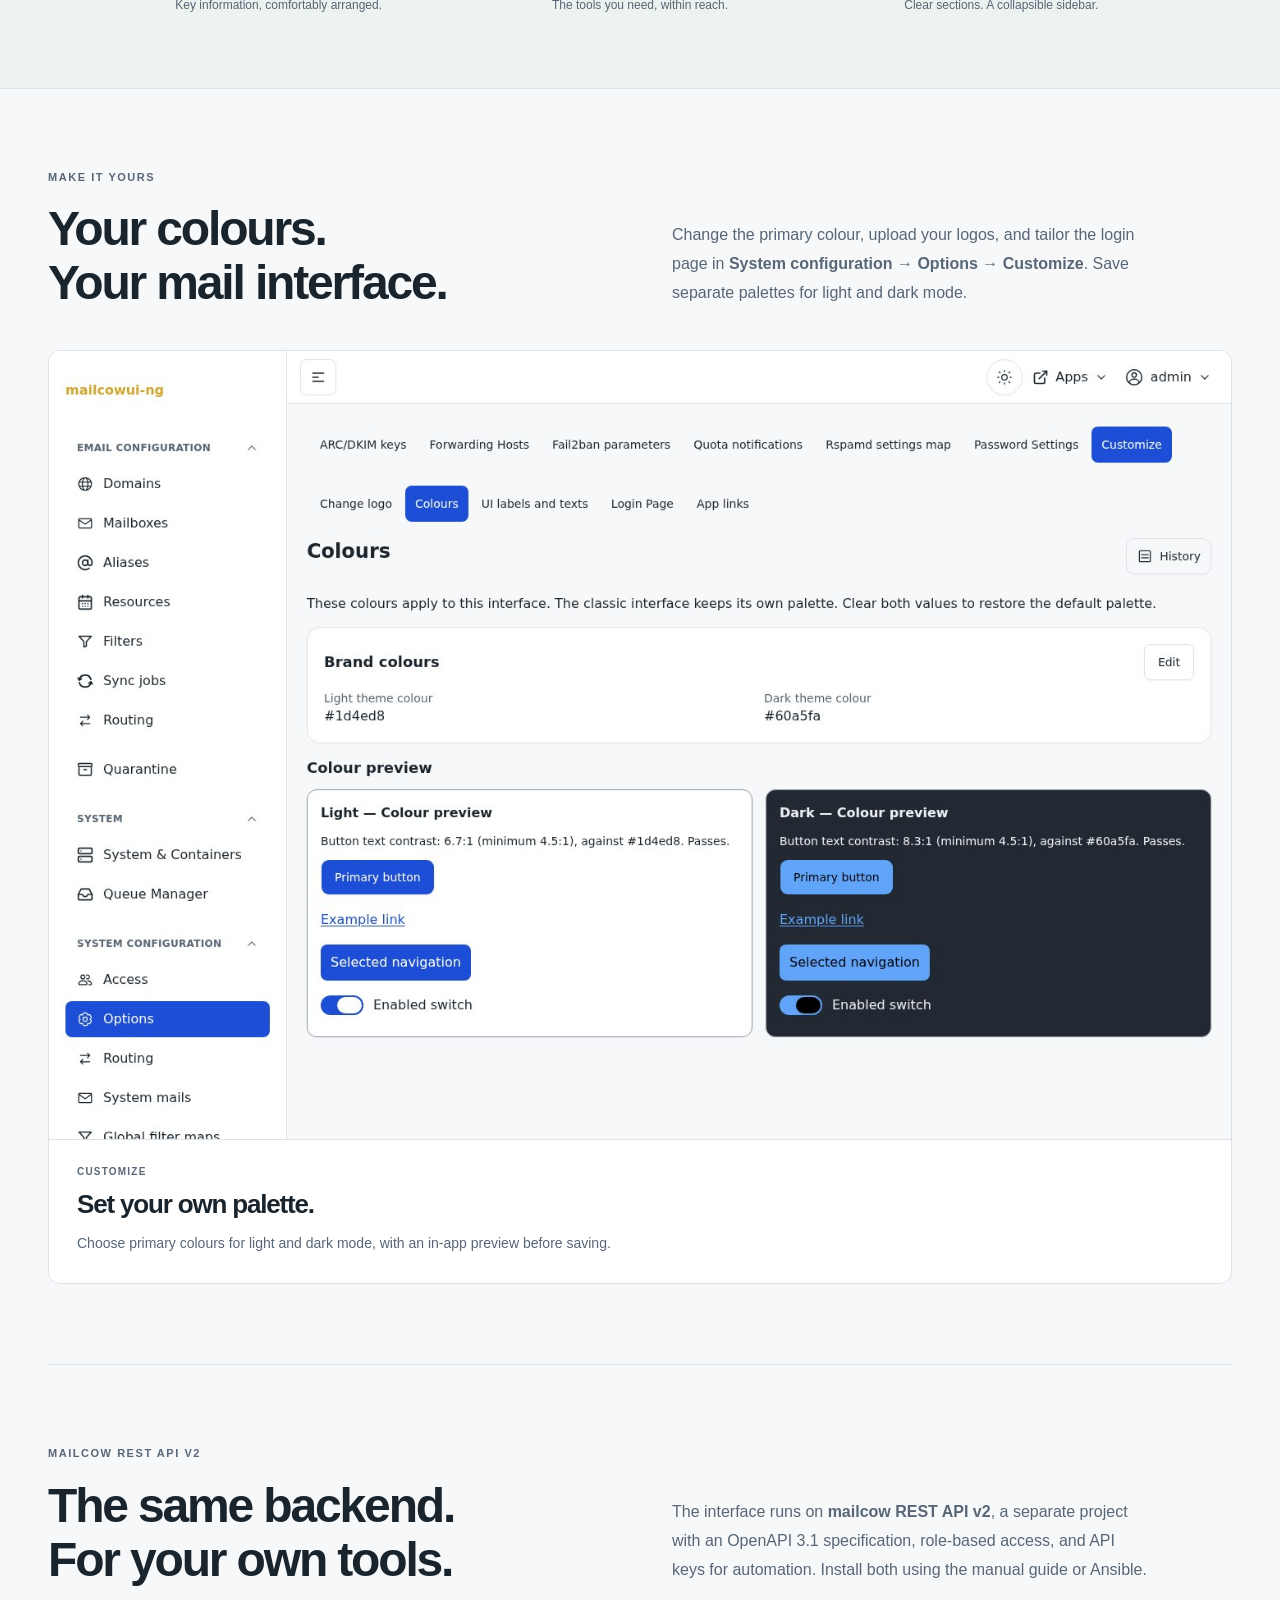
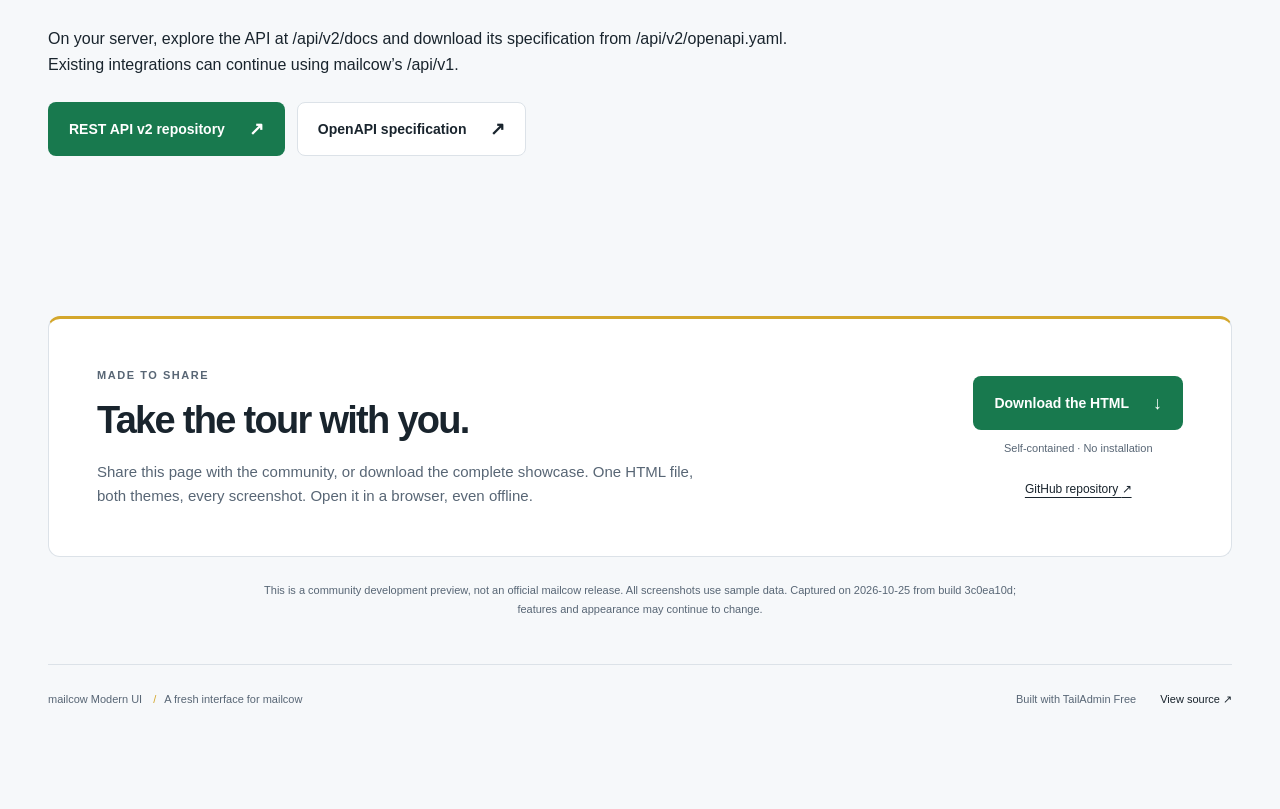
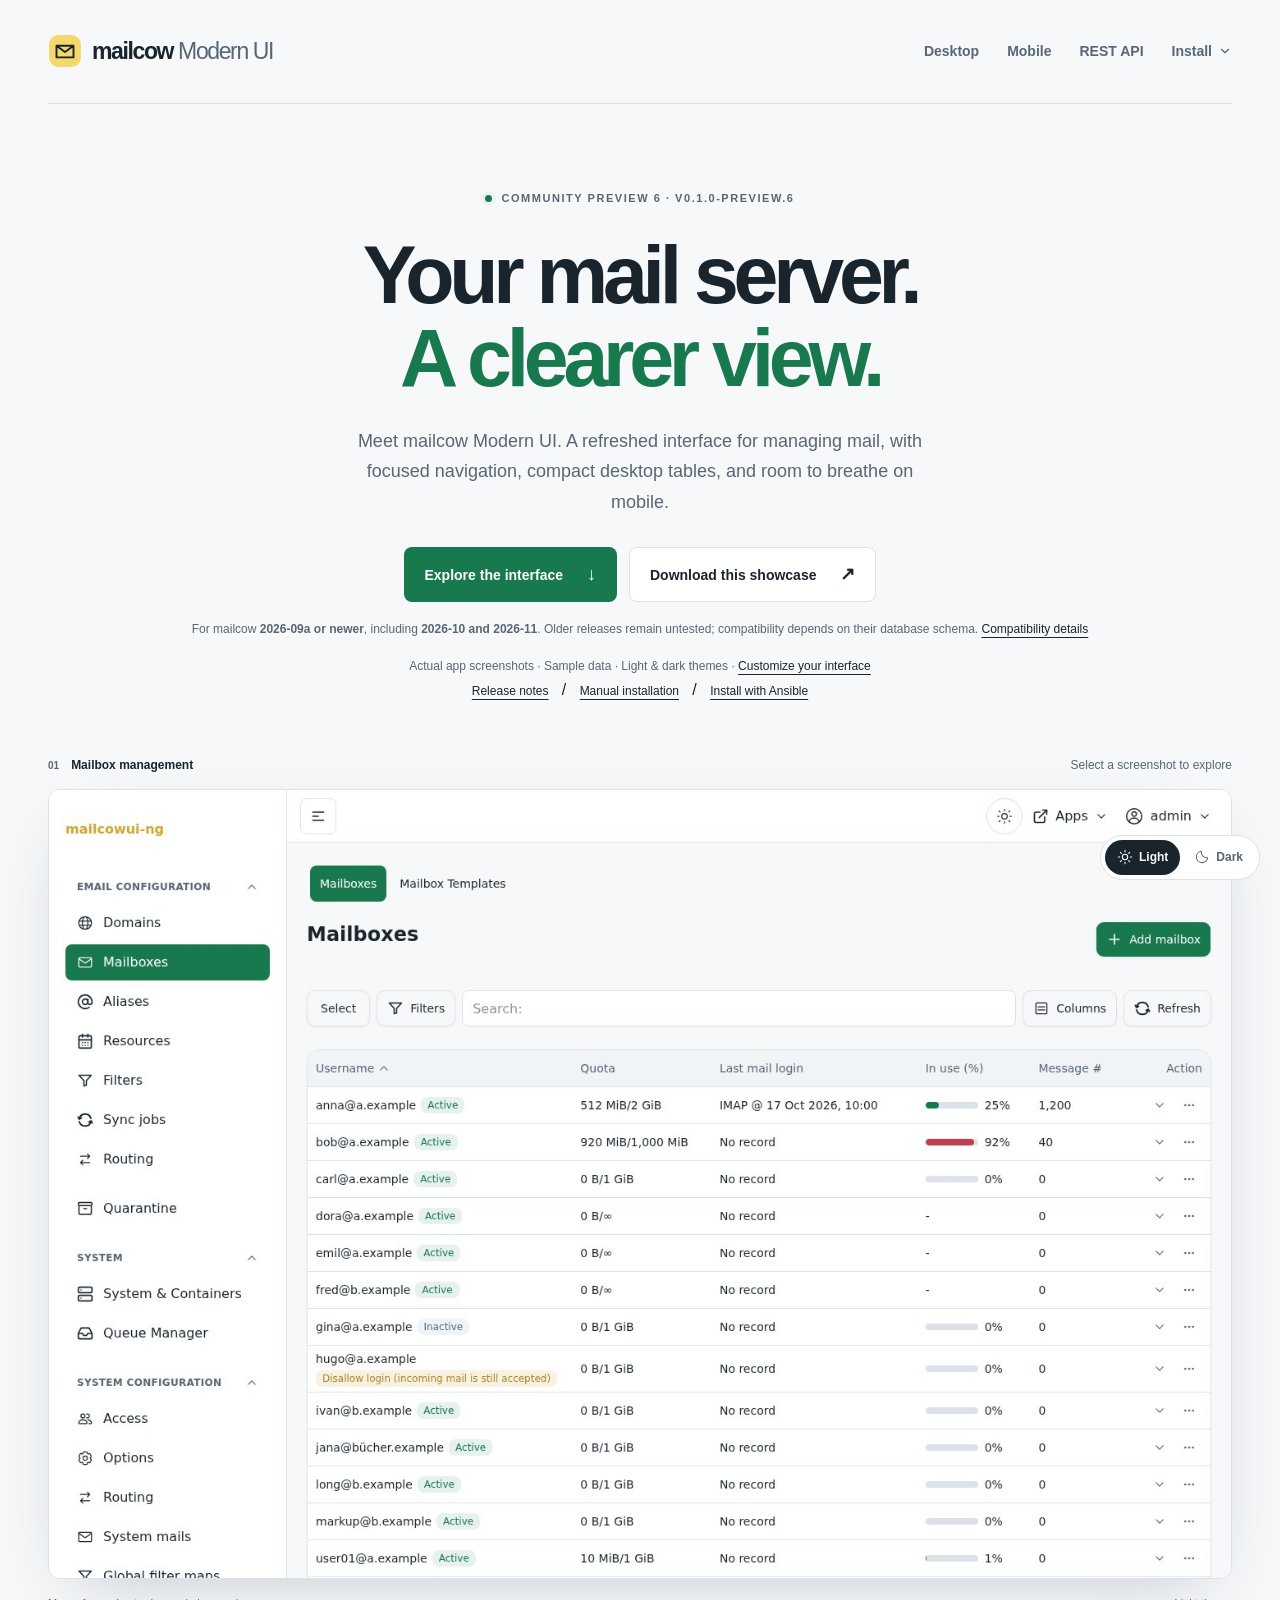
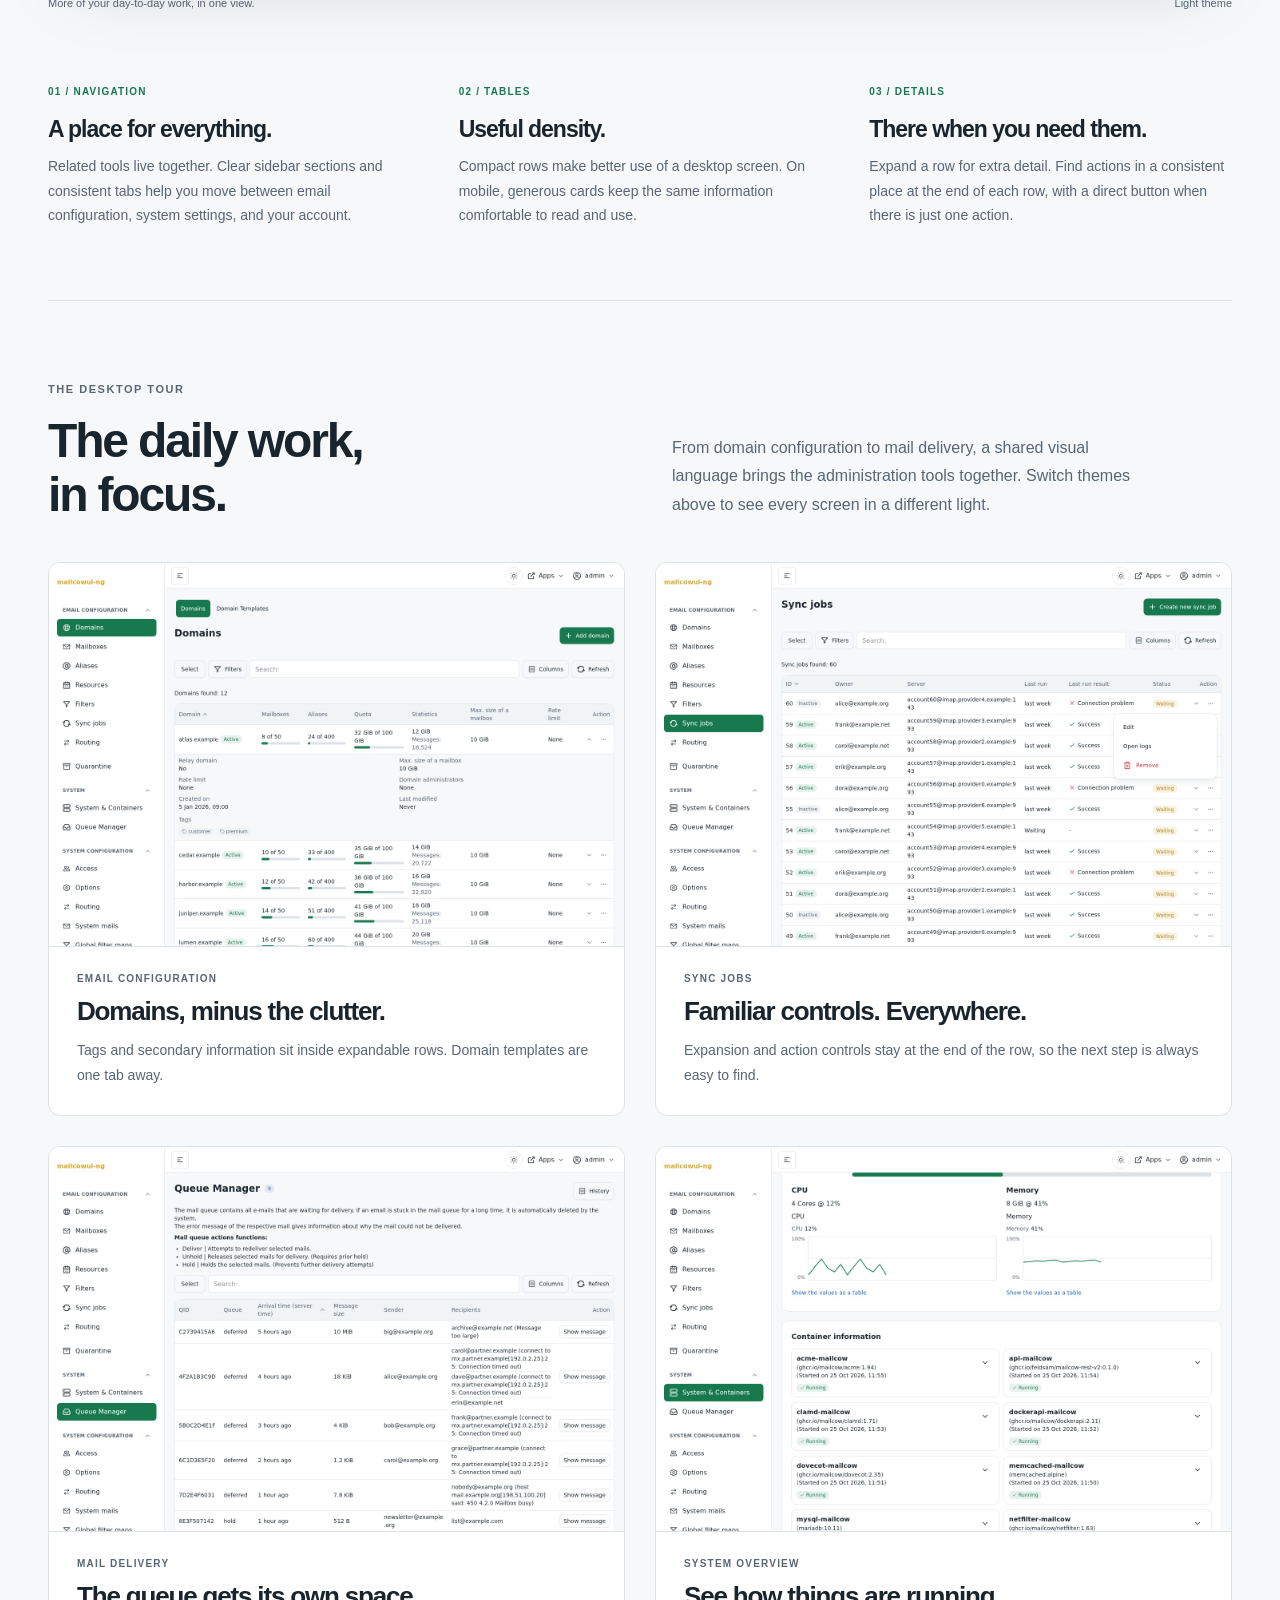
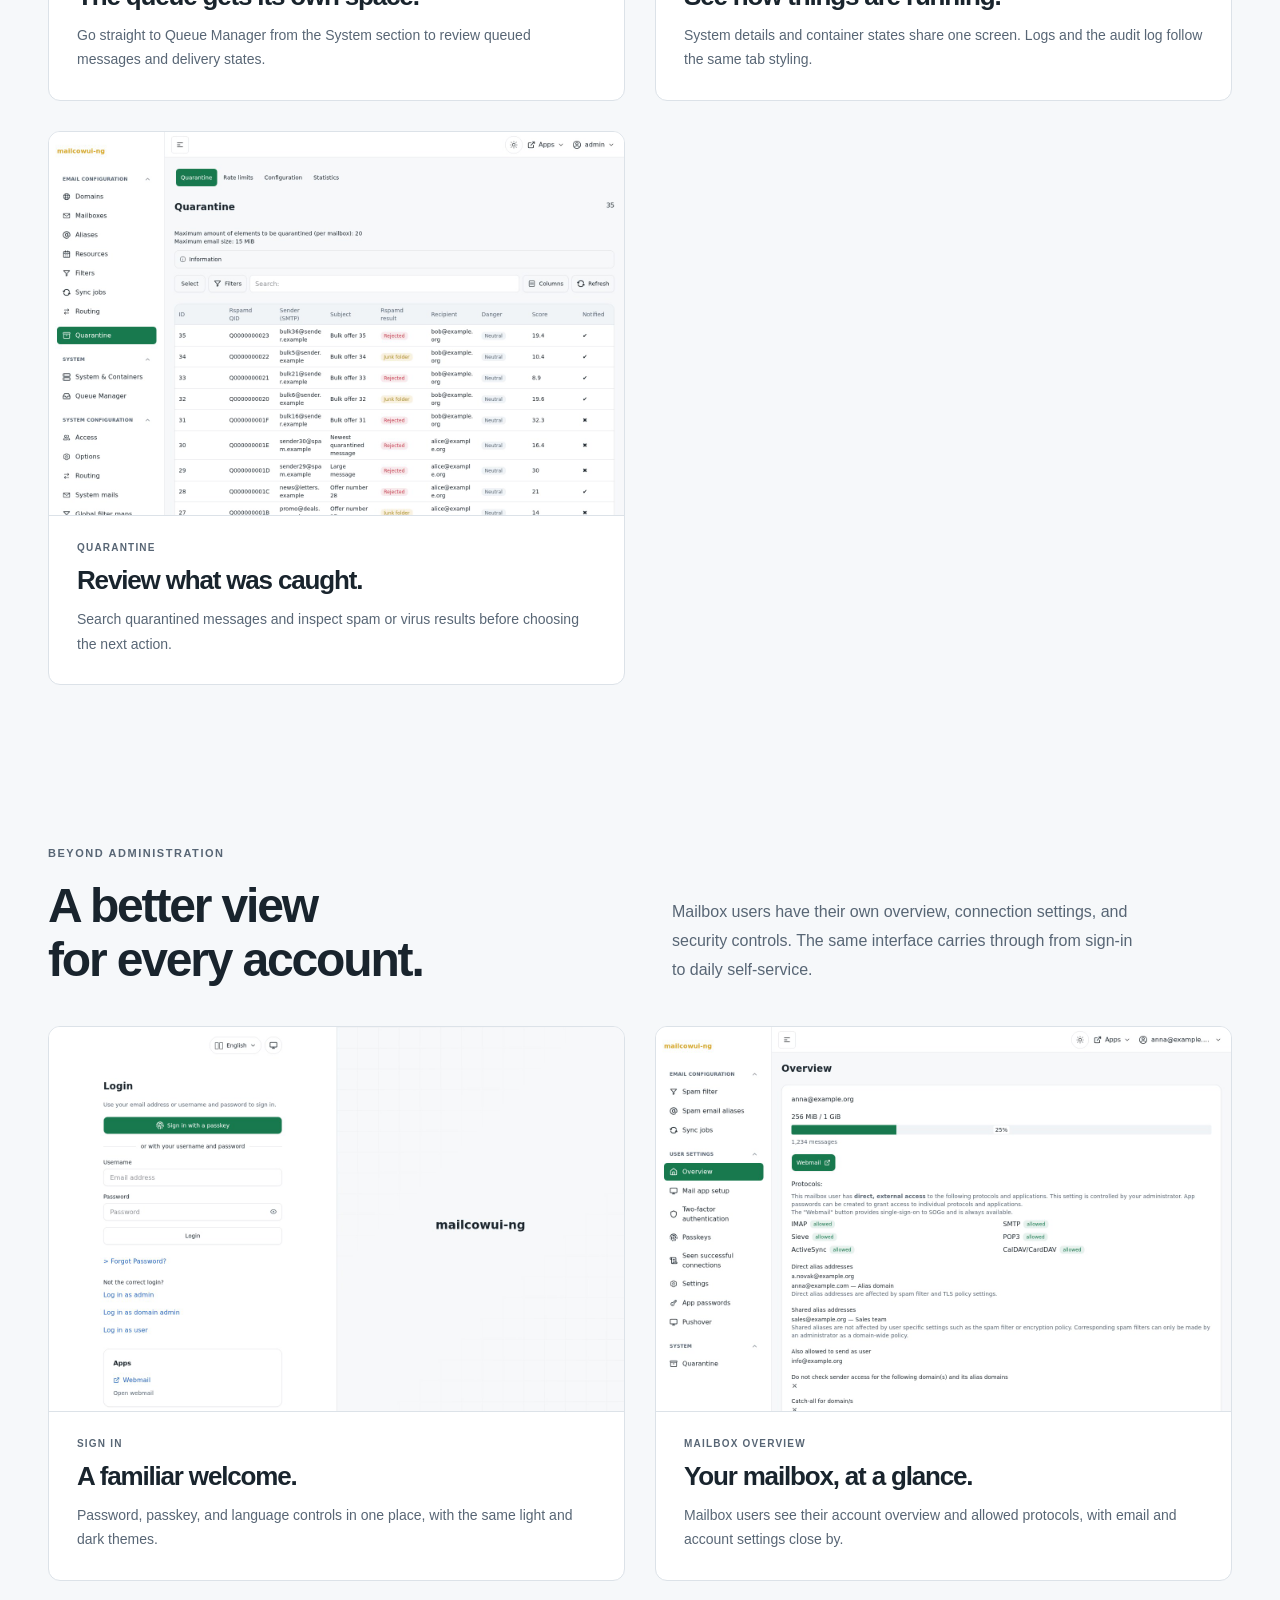
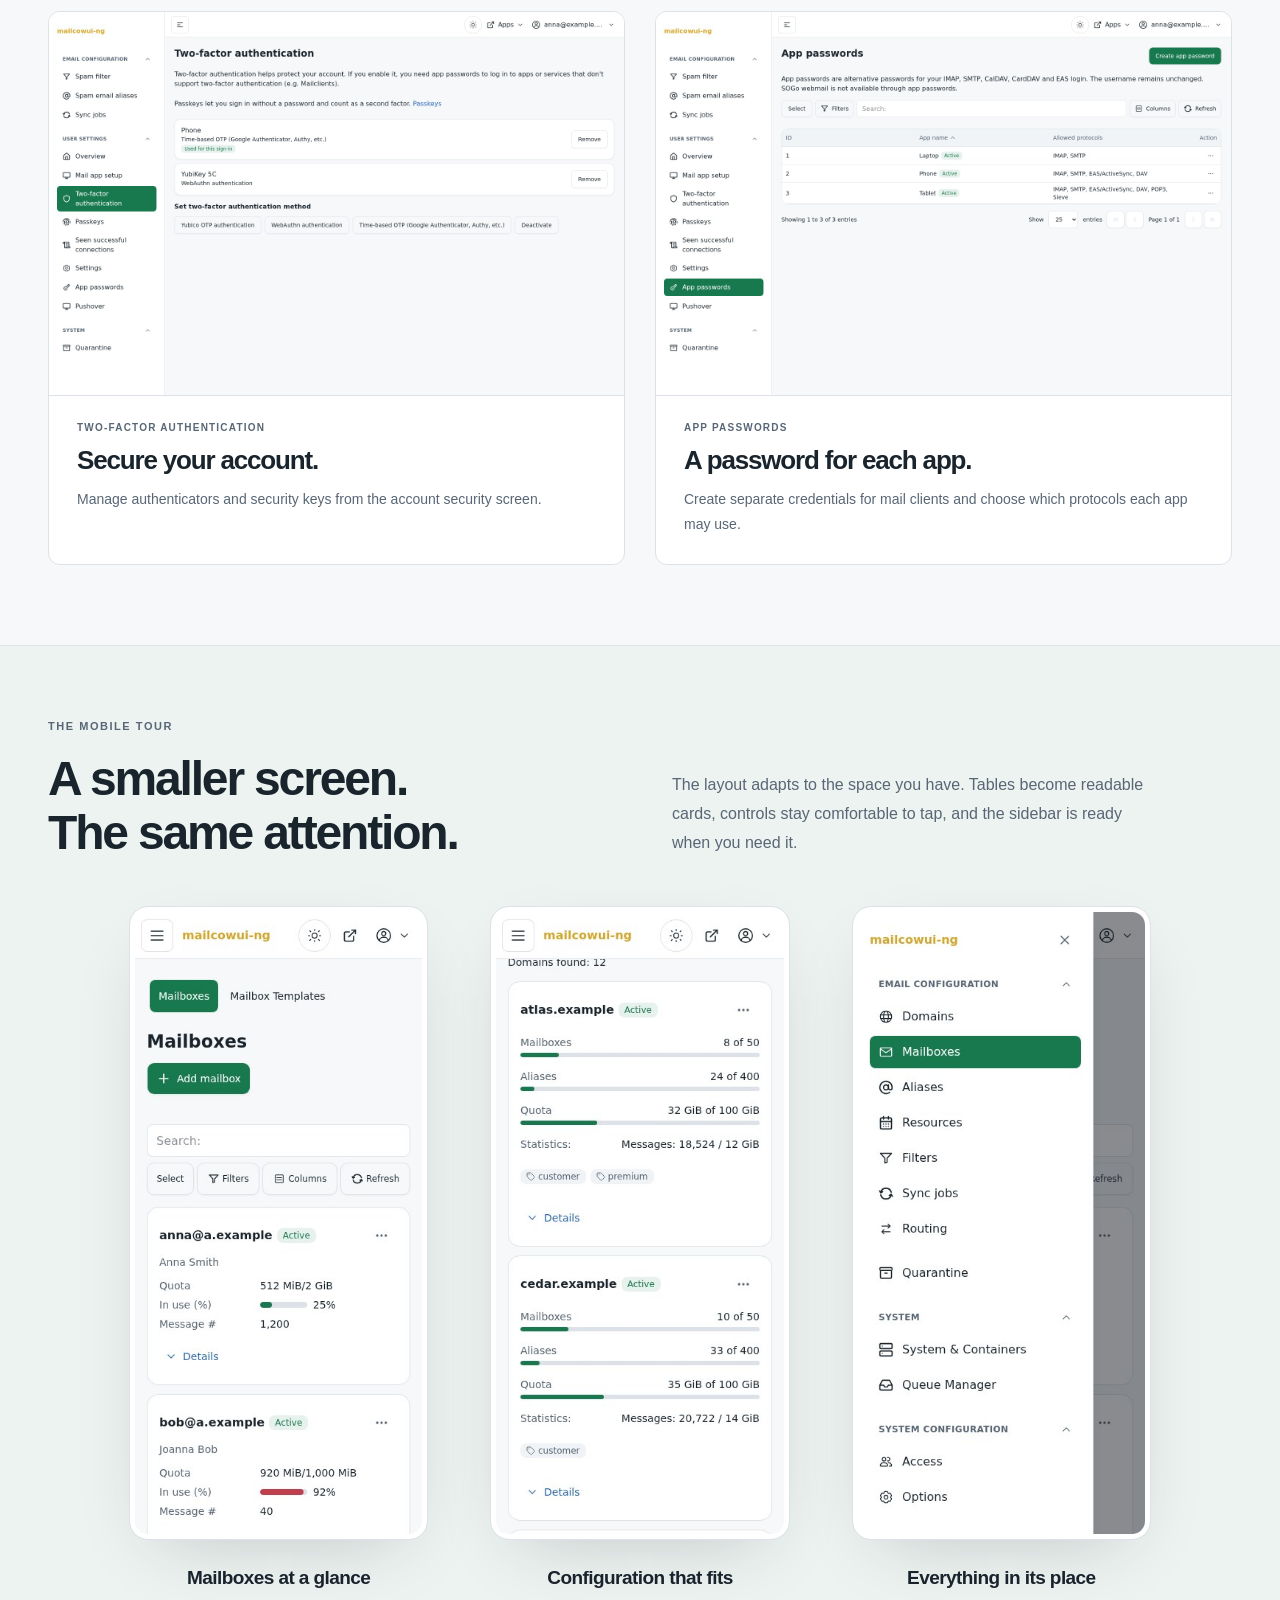
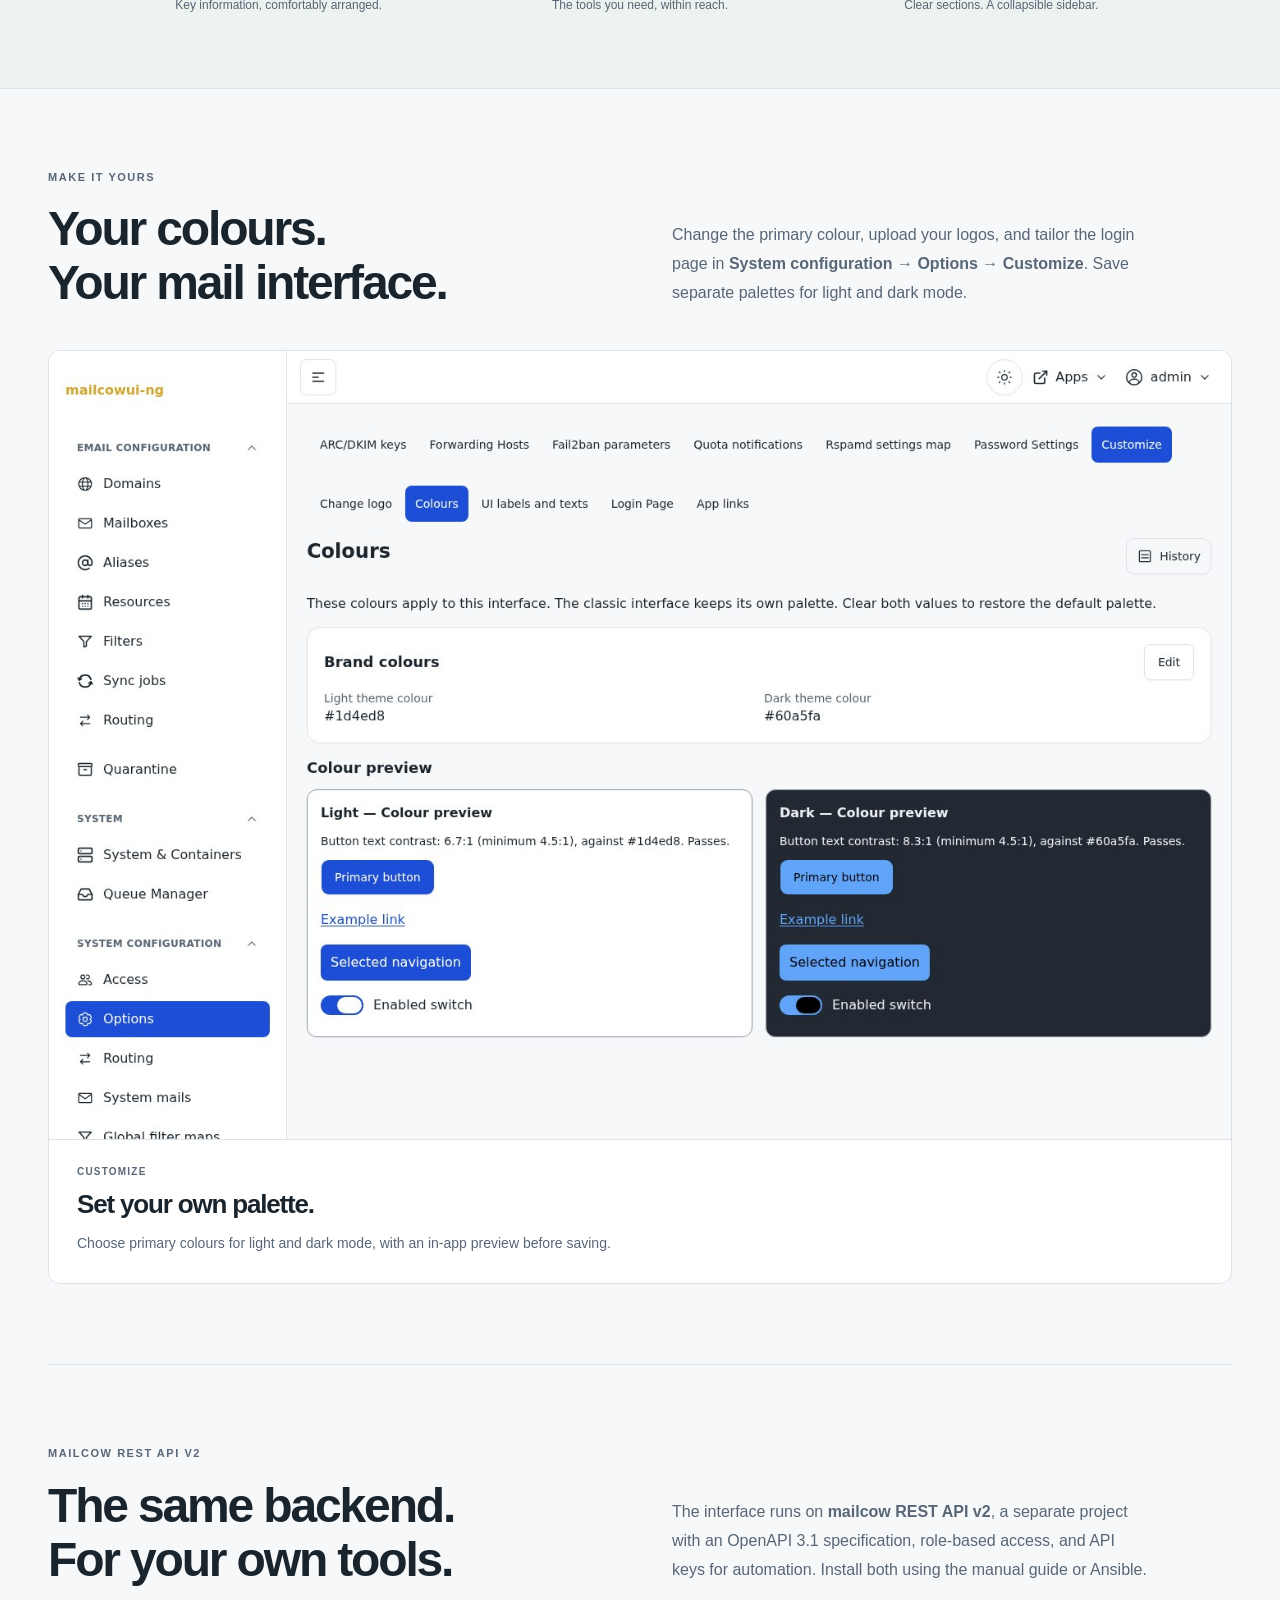
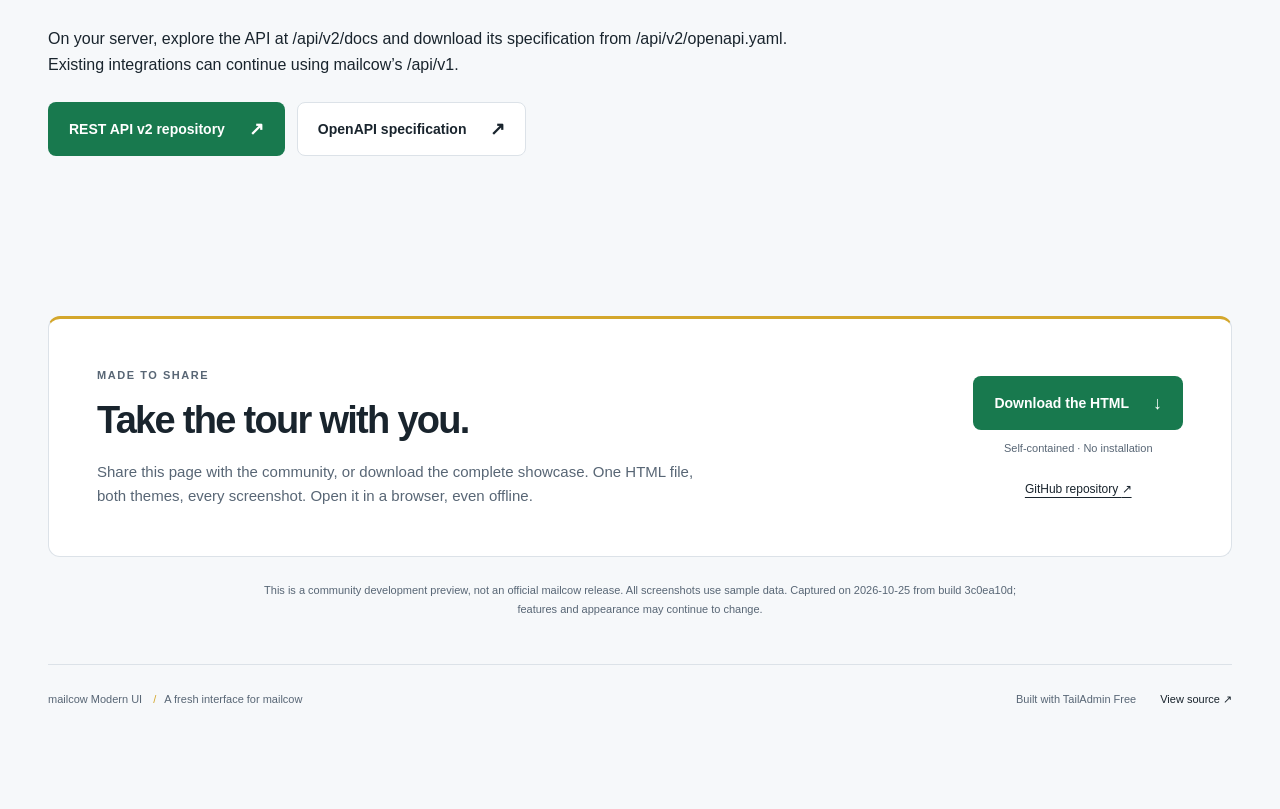
